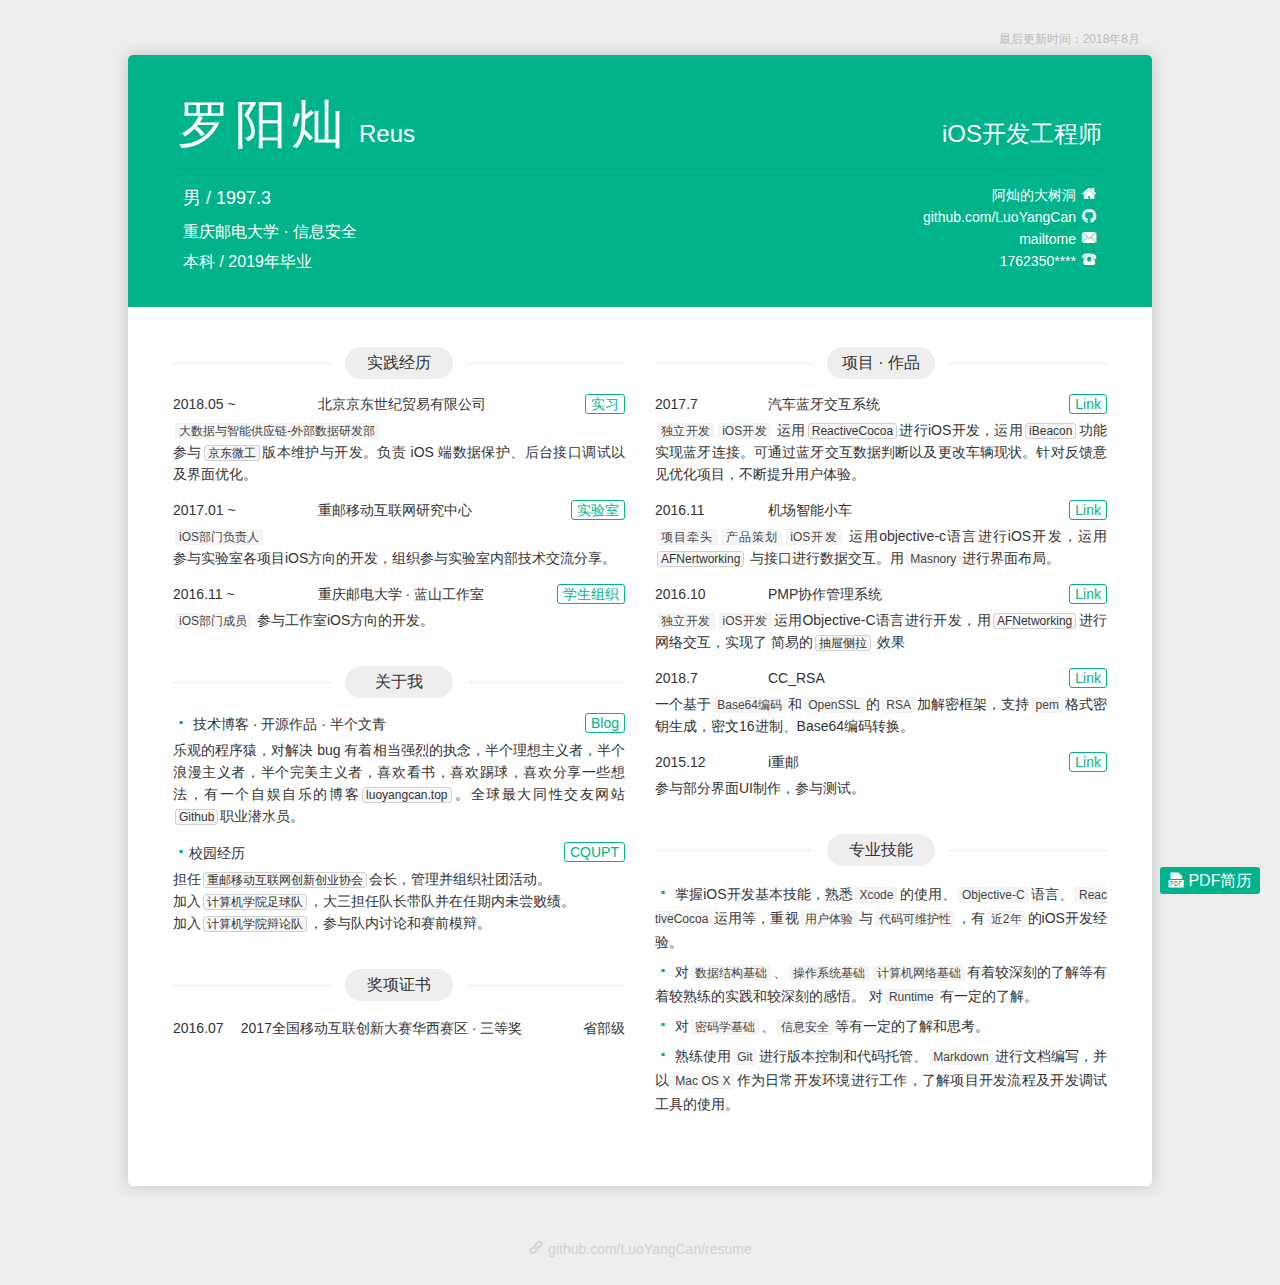
==== index.html @ f6f7168d "August" ====
<!DOCTYPE html> <html> <head> <meta charset=utf-8> <meta http-equiv=X-UA-Compatible content="IE=edge"> <meta name=viewport content="width=device-width,initial-scale=1"> <title>简历 | 罗阳灿 - Reus</title> <link href="static/app.css?14d1af14" rel="stylesheet"></head> <body> <!--[if IE]><p class="kill-ie">微软都放弃了IE，为啥你却还不放弃？</p><![endif]--> <a class=pdf href=resume.pdf><i class="iconfont icon-pdf"></i> PDF简历</a> <p class=last-modified>最后更新时间：2018年8月</p> <div class=content> <header class=content-hd> <section class=title> <div class=name> <h1>罗阳灿<small>Reus</small></h1> </div> <div class=job> <h2>iOS开发工程师</h2> </div> </section> <section class=info> <h2>男 / 1997.3</h2> <h3>重庆邮电大学 · 信息安全</h3> <h3>本科 / 2019年毕业</h3> </section> <section class=contact> <ul> <li><a href=http://luoyangcan.top target=_blank><span class=contact-link>阿灿的大树洞</span><i class="iconfont icon-homepage"></i></a></li> <li><a href=https://github.com/LuoYangCan target=_blank><span class=contact-link>github.com/LuoYangCan</span><i class="iconfont icon-github"></i></a></li> <li><a href="http://mail.qq.com/cgi-bin/qm_share?t=qm_mailme&email=k--m-L3q8v308PL90-X86-7y_v_98Pz_" target=_blank><span class=contact-link>mailtome</span><i class="iconfont icon-email"></i></a></li> <li><a href=tel:17623500307 target=_blank><span class=contact-link>1762350****</span><i class="iconfont icon-phone"></i></a></li> </ul> </section> </header> <div class=content-bd> <div class=content-left> <section class=practice> <header class=section-hd> <span class=section-title-l></span> <h2 class=section-title>实践经历</h2> <span class=section-title-r></span> </header> <div class=section-bd> <div class=item> <header class=item-hd> <span class=item-time>2018.05 ~ </span> <a class="btn item-more" href=https://www.jd.com/ target=_blank>实习</a> <h3 class=item-name>北京京东世纪贸易有限公司</h3> </header> <div class=item-bd> <p class=section-content> <strong>大数据与智能供应链-外部数据研发部</strong> <br>参与<em>京东微工</em>版本维护与开发。负责 iOS 端数据保护、后台接口调试以及界面优化。 </p> </div> </div> <div class=item> <header class=item-hd> <span class=item-time>2017.01 ~ </span> <a class="btn item-more" href=http://nmid.cqupt.edu.cn target=_blank>实验室</a> <h3 class=item-name>重邮移动互联网研究中心</h3> </header> <div class=item-bd> <p class=section-content> <strong>iOS部门负责人</strong> <br>参与实验室各项目iOS方向的开发，组织参与实验室内部技术交流分享。 </p> </div> </div> <div class=item> <header class=item-hd> <span class=item-time>2016.11 ~ </span> <h3 class=item-name>重庆邮电大学 · 蓝山工作室</h3> <a class="btn item-more" href=http://lanshan.studio target=_blank>学生组织</a> </header> <div class=item-bd> <p class=section-content> <strong>iOS部门成员</strong> 参与工作室iOS方向的开发。 </p> </div> </div> </div> </section> <section class=personal> <header class=section-hd> <span class=section-title-l></span> <h2 class=section-title>关于我</h2> <span class=section-title-r></span> </header> <div class=section-bd> <div class=item> <header class=item-hd> <a class="btn item-more" href=http://luoyangcan.top target=_blank>Blog</a> <h3 class=item-name><i class="iconfont icon-dot"></i> 技术博客 · 开源作品 · 半个文青</h3> </header> <div class=item-bd> <p class=section-content> 乐观的程序猿，对解决 bug 有着相当强烈的执念，半个理想主义者，半个浪漫主义者，半个完美主义者，喜欢看书，喜欢踢球，喜欢分享一些想法，有一个自娱自乐的博客<em>luoyangcan.top</em>。全球最大同性交友网站<em>Github</em>职业潜水员。 </p> </div> <header class=item-hd> <a class="btn item-more" href=http://www.cqupt.edu.cn/ target=_blank>CQUPT</a> <h3 class=item-name><i class="iconfont icon-dot"></i>校园经历</h3> </header> <div class=item-bd> <p class=section-content> 担任<em>重邮移动互联网创新创业协会</em>会长，管理并组织社团活动。 <br>加入<em>计算机学院足球队</em>，大三担任队长带队并在任期内未尝败绩。 <br>加入<em>计算机学院辩论队</em>，参与队内讨论和赛前模辩。 </p> </div> </div> </div> </section> <section class=prize> <header class=section-hd> <span class=section-title-l></span> <h2 class=section-title>奖项证书</h2> <span class=section-title-r></span> </header> <div class=section-bd> <div class=item> <header class=item-hd> <span class=item-time>2016.07</span> <span class=item-more>省部级</span> <h3 class=item-name>2017<span class=print-hidden>全国</span>移动互联创新大赛<span class=print-hidden>华西</span>赛区 · 三等奖</h3> </header> </div> </div> </section> </div> <div class=content-right> <section class=project> <header class=section-hd> <span class=section-title-l></span> <h2 class=section-title>项目 · 作品</h2> <span class=section-title-r></span> </header> <div class=section-bd> <div class=item> <header class=item-hd> <span class=item-time>2017.7</span> <a class="btn item-more" href="" target=_blank>Link</a> <h3 class=item-name>汽车蓝牙交互系统</h3> </header> <div class=item-bd> <p class=section-content> <strong>独立开发</strong><strong>iOS开发</strong> 运用<em>ReactiveCocoa</em>进行iOS开发，运用<em>iBeacon</em>功能实现蓝牙连接。可通过蓝牙交互数据判断以及更改车辆现状。针对反馈意见优化项目，不断提升用户体验。 </p> </div> </div> <div class=item> <header class=item-hd> <span class=item-time>2016.11</span> <a class="btn item-more" href=https://github.com/LuoYangCan/International_Etiquette_System target=_blank>Link</a> <h3 class=item-name>机场智能小车</h3> </header> <div class=item-bd> <p class=section-content> <strong>项目牵头</strong><strong>产品策划</strong><strong>iOS开发</strong> 运用objective-c语言进行iOS开发，运用<em>AFNertworking</em> 与接口进行数据交互。用<strong>Masnory</strong>进行界面布局。 </p> </div> </div> <div class=item> <header class=item-hd> <span class=item-time>2016.10</span> <a class="btn item-more" href=https://github.com/LuoYangCan/Young-Eagle target=_blank>Link</a> <h3 class=item-name>PMP协作管理系统</h3> </header> <div class=item-bd> <p class=section-content> <strong>独立开发</strong><strong>iOS开发</strong>运用Objective-C语言进行开发，用<em>AFNetworking</em>进行网络交互，实现了 简易的<em>抽屉侧拉</em> 效果 </p> </div> </div> <div class=item> <header class=item-hd> <span class=item-time>2018.7</span> <a class="btn item-more" href=https://github.com/LuoYangCan/CC_RSA target=_blank>Link</a> <h3 class=item-name>CC_RSA</h3> </header> <div class=item-bd> <p class=section-content> 一个基于<strong>Base64编码</strong>和<strong>OpenSSL</strong>的<strong>RSA</strong>加解密框架，支持<strong>pem</strong>格式密钥生成，密文16进制、Base64编码转换。 </p> </div> </div> <div class=item> <header class=item-hd> <span class=item-time>2015.12</span> <a class="btn item-more" href="" target=_blank>Link</a> <h3 class=item-name>i重邮</h3> </header> <div class=item-bd> <p class=section-content> 参与部分界面UI制作，参与测试。 </p> </div> </div> </div> </section> <section class=skill> <header class=section-hd> <span class=section-title-l></span> <h2 class=section-title>专业技能</h2> <span class=section-title-r></span> </header> <div class=section-bd> <ul class=section-list> <li><p class=section-content><i class="iconfont icon-dot"></i> 掌握iOS开发基本技能，熟悉<strong>Xcode</strong>的使用、<strong>Objective-C</strong>语言、<strong>ReactiveCocoa</strong>运用等，重视<strong>用户体验</strong>与<strong>代码可维护性</strong>，有<strong>近2年</strong>的iOS开发经验。 </p></li> <li><p class=section-content><i class="iconfont icon-dot"></i> 对<strong>数据结构基础</strong>、<strong>操作系统基础</strong><strong>计算机网络基础</strong>有着较深刻的了解等有着较熟练的实践和较深刻的感悟。 对<strong>Runtime</strong>有一定的了解。 </p></li> <li><p class=section-content><i class="iconfont icon-dot"></i> 对<strong>密码学基础</strong>、<strong>信息安全</strong>等有一定的了解和思考。 </p></li> <li><p class=section-content><i class="iconfont icon-dot"></i> 熟练使用<strong>Git</strong>进行版本控制和代码托管、<strong>Markdown</strong>进行文档编写，并以<strong>Mac OS X</strong>作为日常开发环境进行工作，了解项目开发流程及开发调试工具的使用。 </p></li> </ul> </div> </section> </div> </div> <footer class=print-footer> <a class=footer-link href=http://resume.congm.in target=_blank><i class="iconfont icon-link"></i> 简历借鉴于：resume.congm.in</a> </footer> </div> <footer class=github-footer> <a class=footer-link href=https://github.com/LuoYangCan/resume target=_blank><i class="iconfont icon-link"></i> github.com/LuoYangCan/resume</a> </footer> <script src=//congm.in/tongji/congm.in.js></script> <script type="text/javascript" src="static/app.js?f02b9d75"></script></body> </html>
---- static/app.css ----
a,abbr,acronym,address,applet,article,aside,audio,b,big,blockquote,body,canvas,caption,center,cite,code,dd,del,details,dfn,div,dl,dt,em,embed,fieldset,figcaption,figure,footer,form,h1,h2,h3,h4,h5,h6,header,hgroup,html,i,iframe,img,ins,kbd,label,legend,li,mark,menu,nav,object,ol,output,p,pre,q,ruby,s,samp,section,small,span,strike,strong,sub,summary,sup,table,tbody,td,tfoot,th,thead,time,tr,tt,u,ul,var,video{margin:0;padding:0;border:0;font:inherit;font-size:100%;vertical-align:baseline}html{line-height:1}ol,ul{list-style:none}table{border-collapse:collapse;border-spacing:0}caption,td,th{text-align:left;font-weight:400;vertical-align:middle}blockquote,q{quotes:none}blockquote:after,blockquote:before,q:after,q:before{content:"";content:none}a img{border:none}elements-of-type(html5-block){display:block}.kill-ie{margin:0;padding:.5em 0;color:#333;text-align:center;background:#fff8e2}*{box-sizing:border-box}body{color:#333;font-size:14px;line-height:1.5;font-family:Helvetica Neue,Helvetica,Arial,Microsoft YaHei,sans-serif;-webkit-font-smoothing:antialiased;-webkit-text-size-adjust:none;background-color:#eee;overflow:auto;padding-top:5px}@media screen and (max-width:1024px){body{padding-top:0}}a{text-decoration:none;transition:all .2s ease-in-out}.last-modified{position:absolute;top:30px;left:50%;width:1000px;color:#bbb;margin-left:-500px;font-size:12px;text-align:right}@media screen and (max-width:1024px){.last-modified{display:none}}.content{position:relative;width:1024px;margin:50px auto;border-radius:5px;box-shadow:0 0 15px silver;background-color:#fff;overflow:hidden}@media screen and (max-width:1024px){.content{width:100%;margin:0;border-radius:0}}.content-hd{width:100%;padding:30px 50px;color:#fff;background-color:#00b38a;overflow:hidden}@media screen and (max-width:720px){.content-hd{padding:25px 30px}}.content-hd .title{width:100%;border-bottom:2px solid #00a982;font-size:52px;font-weight:300;overflow:hidden;padding-bottom:5px;margin-bottom:5px}.content-hd .contact,.content-hd .info,.content-hd .job,.content-hd .name{width:50%}@media screen and (max-width:720px){.content-hd .contact,.content-hd .info,.content-hd .job,.content-hd .name{width:100%;text-align:center}}.content-hd .name{float:left}.content-hd .name h1{font-family:Lucida Grande,Hiragino Sans GB,Hiragino Sans GB W3,Helvetica Neue,Helvetica,Arial,Microsoft YaHei,sans-serif;font-weight:500;letter-spacing:5px}@media screen and (max-width:720px){.content-hd .name h1{letter-spacing:0;line-height:1.25;margin-top:10px}}.content-hd .name h1 small{font-weight:400;letter-spacing:0;font-size:24px;padding-left:10px}@media screen and (max-width:720px){.content-hd .name h1 small{display:block;padding-left:0;font-size:20px;line-height:1}}.content-hd .job{float:right;text-align:right}@media screen and (max-width:720px){.content-hd .job{text-align:center}}.content-hd .job h2{display:inline-block;font-size:24px}@media screen and (max-width:720px){.content-hd .job h2{border-top:1px solid #00a982;margin:5px auto 0;padding:10px}}.content-hd .info{float:left;padding-left:5px;line-height:30px}.content-hd .info h2{margin:8px 0 4px;font-size:18px}.content-hd .info h3{font-size:16px}.content-hd .contact{float:right;text-align:right;padding-right:5px}.content-hd .contact ul{margin:8px 0 4px}@media screen and (max-width:720px){.content-hd .contact ul{text-align:center;margin:16px 0 0}}.content-hd .contact ul>li{height:22px}@media screen and (max-width:720px){.content-hd .contact ul>li{display:inline-block}}.content-hd .contact ul>li>a{color:#fff;font-family:Lucida Grande,Hiragino Sans GB,Hiragino Sans GB W3,Helvetica Neue,Helvetica,Arial,Microsoft YaHei,sans-serif;font-size:14px;line-height:22px}.content-hd .contact ul>li>a:hover{color:#e8e8e8}@media screen and (max-width:720px){.content-hd .contact ul>li>a .contact-link{display:none}}.content-hd .contact ul>li>a .iconfont{margin-left:5px}@media screen and (max-width:720px){.content-hd .contact ul>li>a .iconfont{font-size:20px}}.content-bd{width:100%;min-height:200px;padding:20px 30px 50px;overflow:hidden}@media screen and (max-width:720px){.content-bd{padding:20px 20px 50px}}.content-bd .content-left,.content-bd .content-right{width:50%}@media screen and (max-width:1024px){.content-bd .content-left,.content-bd .content-right{width:100%}}.content-bd .content-left{float:left}.content-bd .content-right{float:right}.content-bd section{overflow:hidden;padding:10px 15px}.content-bd .section-hd{position:relative;height:32px;margin:10px auto 5px;overflow:hidden}.content-bd .section-bd{overflow:hidden}.content-bd .section-title-l,.content-bd .section-title-r{position:absolute;top:50%;display:inline-block;width:35%;height:0;vertical-align:middle;border-top:1px solid #ededed}.content-bd .section-title-l{left:0}.content-bd .section-title-r{right:0}.content-bd .section-title{position:relative;z-index:1;width:24%;min-width:100px;margin:0 auto;padding:4px 10px;border-radius:32px;font-size:16px;text-align:center;background-color:#eee}.content-bd .section-list{padding:10px 0 5px}.content-bd .item-hd{position:relative;padding:10px 0 5px;line-height:20px;overflow:hidden;font-weight:500}.content-bd .item-hd .iconfont{color:#00b38a}.content-bd .item-hd .item-time{display:inline-block;float:left;width:25%}@media screen and (max-width:720px){.content-bd .item-hd .item-time{width:100%;margin-bottom:5px}}.content-bd .item-hd .item-more{float:right;margin-left:5px}@media screen and (max-width:720px){.content-bd .item-hd .item-more{position:absolute;top:10px;right:0;margin-top:1px}}.content-bd .item-hd .item-name{display:inline-block;float:left}.content-bd .item-bd{margin-bottom:5px}.content-bd .section-content{text-align:justify;word-break:break-all;line-height:22px}.content-bd .section-content .iconfont{color:#00b38a}.content-bd .section-content em{display:inline-block;font-family:Menlo,Helvetica Neue,Helvetica,Arial,Microsoft YaHei,sans-serif;font-size:12px;line-height:14px;border:1px solid #d1d1d1;border-radius:3px;margin:2px;padding:0 3px;background-color:#f7f7f7}.content-bd .section-content strong{font-family:Helvetica Neue,Helvetica,Arial,Microsoft YaHei,sans-serif;font-size:12px;line-height:14px;border:1px solid #f3f3f3;border-radius:3px;font-weight:500;color:#444;margin:2px;padding:0 3px;background-color:#f6f6f6}.content-bd .skill .section-content{margin-bottom:5px;line-height:24px}.content-bd .skill strong{display:inline;line-height:18px}.content-bd .practice .item-time{width:32%}@media screen and (max-width:720px){.content-bd .practice .item-time{width:100%}}.content-bd .prize .item-hd{padding:12px 0 0}.content-bd .prize .item-time{width:15%}@media screen and (max-width:720px){.content-bd .prize .item-time{width:100%}}.btn{display:inline-block;padding:0 5px;border:1px solid #00b38a;border-radius:3px;color:#00b38a;font-family:Menlo,Helvetica Neue,Helvetica,Arial,Microsoft YaHei,sans-serif;font-size:14px;line-height:18px;text-align:center}.btn:hover,.pdf{color:#fff;background-color:#00b38a}.pdf{display:inline-block;position:fixed;z-index:10;bottom:6px;left:50%;margin-left:520px;padding:0 8px;border-radius:3px;font-size:16px;line-height:26px}@media screen and (max-width:1246px){.pdf{left:auto;right:8px;margin-left:0}}footer{text-align:center}footer .footer-link{display:inline-block;color:#d1d1d1;margin-bottom:25px}@media screen and (max-width:1024px){footer .footer-link{margin-top:25px}}footer.print-footer{display:none}::-webkit-scrollbar{background-color:#f1f1f1;overflow:visible;width:3px;height:3px}::-webkit-scrollbar-thumb{background-color:rgba(0,0,0,.2);background-clip:padding-box;min-height:15px;box-shadow:inset 1px 1px 0 rgba(0,0,0,.1),inset 0 -1px 0 rgba(0,0,0,.07)}::-webkit-scrollbar-thumb:vertical:hover{background-color:rgba(0,0,0,.3)}::-webkit-scrollbar-thumb:vertical:active{background-color:rgba(0,0,0,.5)}::-webkit-scrollbar-button{height:0;width:0}::-webkit-scrollbar-track{background-clip:padding-box;border:solid transparent;border-width:0 0 0 4px}::-webkit-scrollbar-corner{background:transparent}::selection{background:#d1d1d1}::-moz-selection{background:#d1d1d1}@media print{.content{width:970px;height:1372px;margin:0 auto;border-radius:0}.content .content-left{width:52%}.content .content-right{width:48%}.content .content-hd{padding:60px 50px 40px}.content .content-hd .title{font-size:56px;padding-bottom:5px;margin-bottom:5px}.content .content-hd .name h1 small{font-size:26px;padding-left:12px}.content .content-hd .job h2{font-size:26px}.content .content-hd .info{line-height:32px}.content .content-hd .info h2{font-size:19px}.content .content-hd .info h3{font-size:17px}.content .content-hd .contact ul{margin-bottom:0}.content .content-hd .contact ul>li{height:25px}.content .content-hd .contact ul>li>a{font-size:15px}.content .content-bd{padding:25px 30px 50px}.content .content-bd .item-hd{padding:10px 0 8px}.content .content-bd .project .item-hd{padding:10px 0 6px}.content .content-bd .practice .item-bd,.content .content-bd .project .item-bd{margin-bottom:0}.content .content-bd .prize .item-hd{padding:11px 0 5px}.content .content-bd .practice .item-time{width:31%}.content .content-bd .section-hd{margin:10px auto 8px}.content .content-bd section{padding:10px 20px}.content .section-content{line-height:1.75!important}.content .project{padding-top:5px!important}.content .print-hidden,.pdf,footer.github-footer{display:none}footer.print-footer{display:block}footer.print-footer .footer-link{position:absolute;right:45px;bottom:20px;color:silver;display:inline-block}}@font-face{font-family:iconfont;src:url([data-uri]);src:url([data-uri]#iefix) format("embedded-opentype"),url([data-uri]) format("woff"),url([data-uri]) format("truetype"),url([data-uri]#iconfont) format("svg")}.iconfont{font-family:iconfont!important;font-size:16px;font-style:normal;-webkit-font-smoothing:antialiased;-webkit-text-stroke-width:.2px;-moz-osx-font-smoothing:grayscale}.icon-dot:before{content:"\E605"}.icon-homepage:before{content:"\E604"}.icon-github:before{content:"\E600"}.icon-email:before{content:"\E606"}.icon-phone:before{content:"\E601"}.icon-link:before{content:"\E602"}.icon-pdf:before{content:"\E607"}
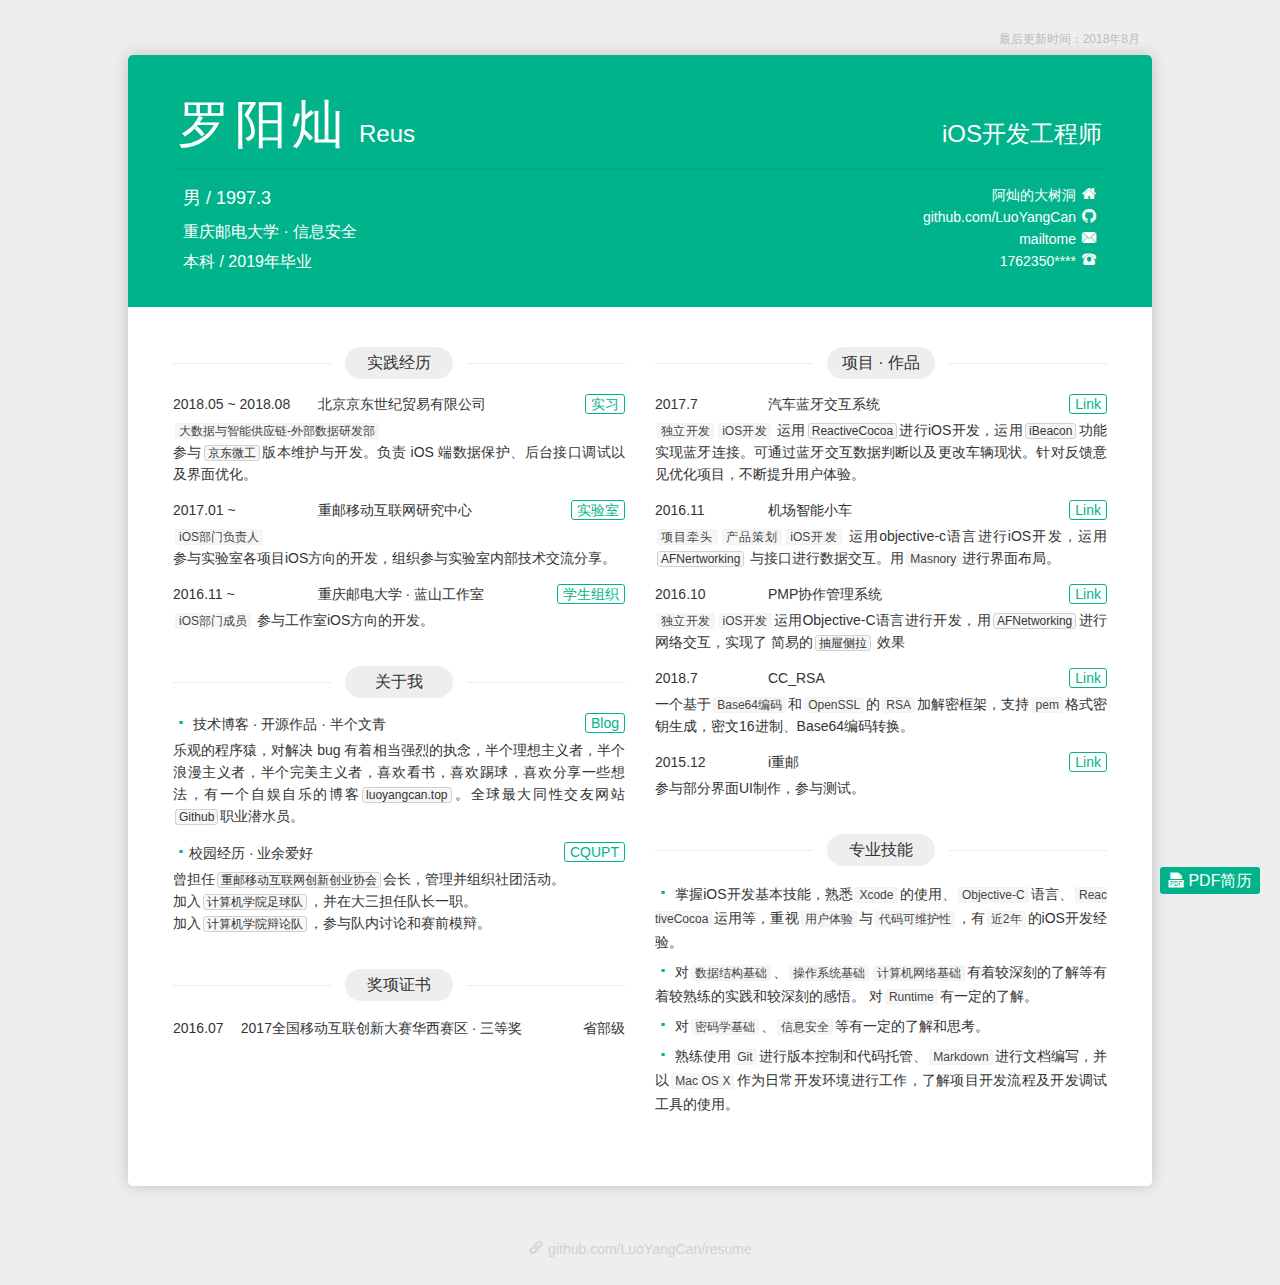
==== commit 3702e04c: "resume" ====
--- a/index.html
+++ b/index.html
@@ -1 +1 @@
-<!DOCTYPE html> <html> <head> <meta charset=utf-8> <meta http-equiv=X-UA-Compatible content="IE=edge"> <meta name=viewport content="width=device-width,initial-scale=1"> <title>简历 | 罗阳灿 - Reus</title> <link href="static/app.css?14d1af14" rel="stylesheet"></head> <body> <!--[if IE]><p class="kill-ie">微软都放弃了IE，为啥你却还不放弃？</p><![endif]--> <a class=pdf href=resume.pdf><i class="iconfont icon-pdf"></i> PDF简历</a> <p class=last-modified>最后更新时间：2018年8月</p> <div class=content> <header class=content-hd> <section class=title> <div class=name> <h1>罗阳灿<small>Reus</small></h1> </div> <div class=job> <h2>iOS开发工程师</h2> </div> </section> <section class=info> <h2>男 / 1997.3</h2> <h3>重庆邮电大学 · 信息安全</h3> <h3>本科 / 2019年毕业</h3> </section> <section class=contact> <ul> <li><a href=http://luoyangcan.top target=_blank><span class=contact-link>阿灿的大树洞</span><i class="iconfont icon-homepage"></i></a></li> <li><a href=https://github.com/LuoYangCan target=_blank><span class=contact-link>github.com/LuoYangCan</span><i class="iconfont icon-github"></i></a></li> <li><a href="http://mail.qq.com/cgi-bin/qm_share?t=qm_mailme&email=k--m-L3q8v308PL90-X86-7y_v_98Pz_" target=_blank><span class=contact-link>mailtome</span><i class="iconfont icon-email"></i></a></li> <li><a href=tel:17623500307 target=_blank><span class=contact-link>1762350****</span><i class="iconfont icon-phone"></i></a></li> </ul> </section> </header> <div class=content-bd> <div class=content-left> <section class=practice> <header class=section-hd> <span class=section-title-l></span> <h2 class=section-title>实践经历</h2> <span class=section-title-r></span> </header> <div class=section-bd> <div class=item> <header class=item-hd> <span class=item-time>2018.05 ~ </span> <a class="btn item-more" href=https://www.jd.com/ target=_blank>实习</a> <h3 class=item-name>北京京东世纪贸易有限公司</h3> </header> <div class=item-bd> <p class=section-content> <strong>大数据与智能供应链-外部数据研发部</strong> <br>参与<em>京东微工</em>版本维护与开发。负责 iOS 端数据保护、后台接口调试以及界面优化。 </p> </div> </div> <div class=item> <header class=item-hd> <span class=item-time>2017.01 ~ </span> <a class="btn item-more" href=http://nmid.cqupt.edu.cn target=_blank>实验室</a> <h3 class=item-name>重邮移动互联网研究中心</h3> </header> <div class=item-bd> <p class=section-content> <strong>iOS部门负责人</strong> <br>参与实验室各项目iOS方向的开发，组织参与实验室内部技术交流分享。 </p> </div> </div> <div class=item> <header class=item-hd> <span class=item-time>2016.11 ~ </span> <h3 class=item-name>重庆邮电大学 · 蓝山工作室</h3> <a class="btn item-more" href=http://lanshan.studio target=_blank>学生组织</a> </header> <div class=item-bd> <p class=section-content> <strong>iOS部门成员</strong> 参与工作室iOS方向的开发。 </p> </div> </div> </div> </section> <section class=personal> <header class=section-hd> <span class=section-title-l></span> <h2 class=section-title>关于我</h2> <span class=section-title-r></span> </header> <div class=section-bd> <div class=item> <header class=item-hd> <a class="btn item-more" href=http://luoyangcan.top target=_blank>Blog</a> <h3 class=item-name><i class="iconfont icon-dot"></i> 技术博客 · 开源作品 · 半个文青</h3> </header> <div class=item-bd> <p class=section-content> 乐观的程序猿，对解决 bug 有着相当强烈的执念，半个理想主义者，半个浪漫主义者，半个完美主义者，喜欢看书，喜欢踢球，喜欢分享一些想法，有一个自娱自乐的博客<em>luoyangcan.top</em>。全球最大同性交友网站<em>Github</em>职业潜水员。 </p> </div> <header class=item-hd> <a class="btn item-more" href=http://www.cqupt.edu.cn/ target=_blank>CQUPT</a> <h3 class=item-name><i class="iconfont icon-dot"></i>校园经历</h3> </header> <div class=item-bd> <p class=section-content> 担任<em>重邮移动互联网创新创业协会</em>会长，管理并组织社团活动。 <br>加入<em>计算机学院足球队</em>，大三担任队长带队并在任期内未尝败绩。 <br>加入<em>计算机学院辩论队</em>，参与队内讨论和赛前模辩。 </p> </div> </div> </div> </section> <section class=prize> <header class=section-hd> <span class=section-title-l></span> <h2 class=section-title>奖项证书</h2> <span class=section-title-r></span> </header> <div class=section-bd> <div class=item> <header class=item-hd> <span class=item-time>2016.07</span> <span class=item-more>省部级</span> <h3 class=item-name>2017<span class=print-hidden>全国</span>移动互联创新大赛<span class=print-hidden>华西</span>赛区 · 三等奖</h3> </header> </div> </div> </section> </div> <div class=content-right> <section class=project> <header class=section-hd> <span class=section-title-l></span> <h2 class=section-title>项目 · 作品</h2> <span class=section-title-r></span> </header> <div class=section-bd> <div class=item> <header class=item-hd> <span class=item-time>2017.7</span> <a class="btn item-more" href="" target=_blank>Link</a> <h3 class=item-name>汽车蓝牙交互系统</h3> </header> <div class=item-bd> <p class=section-content> <strong>独立开发</strong><strong>iOS开发</strong> 运用<em>ReactiveCocoa</em>进行iOS开发，运用<em>iBeacon</em>功能实现蓝牙连接。可通过蓝牙交互数据判断以及更改车辆现状。针对反馈意见优化项目，不断提升用户体验。 </p> </div> </div> <div class=item> <header class=item-hd> <span class=item-time>2016.11</span> <a class="btn item-more" href=https://github.com/LuoYangCan/International_Etiquette_System target=_blank>Link</a> <h3 class=item-name>机场智能小车</h3> </header> <div class=item-bd> <p class=section-content> <strong>项目牵头</strong><strong>产品策划</strong><strong>iOS开发</strong> 运用objective-c语言进行iOS开发，运用<em>AFNertworking</em> 与接口进行数据交互。用<strong>Masnory</strong>进行界面布局。 </p> </div> </div> <div class=item> <header class=item-hd> <span class=item-time>2016.10</span> <a class="btn item-more" href=https://github.com/LuoYangCan/Young-Eagle target=_blank>Link</a> <h3 class=item-name>PMP协作管理系统</h3> </header> <div class=item-bd> <p class=section-content> <strong>独立开发</strong><strong>iOS开发</strong>运用Objective-C语言进行开发，用<em>AFNetworking</em>进行网络交互，实现了 简易的<em>抽屉侧拉</em> 效果 </p> </div> </div> <div class=item> <header class=item-hd> <span class=item-time>2018.7</span> <a class="btn item-more" href=https://github.com/LuoYangCan/CC_RSA target=_blank>Link</a> <h3 class=item-name>CC_RSA</h3> </header> <div class=item-bd> <p class=section-content> 一个基于<strong>Base64编码</strong>和<strong>OpenSSL</strong>的<strong>RSA</strong>加解密框架，支持<strong>pem</strong>格式密钥生成，密文16进制、Base64编码转换。 </p> </div> </div> <div class=item> <header class=item-hd> <span class=item-time>2015.12</span> <a class="btn item-more" href="" target=_blank>Link</a> <h3 class=item-name>i重邮</h3> </header> <div class=item-bd> <p class=section-content> 参与部分界面UI制作，参与测试。 </p> </div> </div> </div> </section> <section class=skill> <header class=section-hd> <span class=section-title-l></span> <h2 class=section-title>专业技能</h2> <span class=section-title-r></span> </header> <div class=section-bd> <ul class=section-list> <li><p class=section-content><i class="iconfont icon-dot"></i> 掌握iOS开发基本技能，熟悉<strong>Xcode</strong>的使用、<strong>Objective-C</strong>语言、<strong>ReactiveCocoa</strong>运用等，重视<strong>用户体验</strong>与<strong>代码可维护性</strong>，有<strong>近2年</strong>的iOS开发经验。 </p></li> <li><p class=section-content><i class="iconfont icon-dot"></i> 对<strong>数据结构基础</strong>、<strong>操作系统基础</strong><strong>计算机网络基础</strong>有着较深刻的了解等有着较熟练的实践和较深刻的感悟。 对<strong>Runtime</strong>有一定的了解。 </p></li> <li><p class=section-content><i class="iconfont icon-dot"></i> 对<strong>密码学基础</strong>、<strong>信息安全</strong>等有一定的了解和思考。 </p></li> <li><p class=section-content><i class="iconfont icon-dot"></i> 熟练使用<strong>Git</strong>进行版本控制和代码托管、<strong>Markdown</strong>进行文档编写，并以<strong>Mac OS X</strong>作为日常开发环境进行工作，了解项目开发流程及开发调试工具的使用。 </p></li> </ul> </div> </section> </div> </div> <footer class=print-footer> <a class=footer-link href=http://resume.congm.in target=_blank><i class="iconfont icon-link"></i> 简历借鉴于：resume.congm.in</a> </footer> </div> <footer class=github-footer> <a class=footer-link href=https://github.com/LuoYangCan/resume target=_blank><i class="iconfont icon-link"></i> github.com/LuoYangCan/resume</a> </footer> <script src=//congm.in/tongji/congm.in.js></script> <script type="text/javascript" src="static/app.js?f02b9d75"></script></body> </html>+<!DOCTYPE html> <html> <head> <meta charset=utf-8> <meta http-equiv=X-UA-Compatible content="IE=edge"> <meta name=viewport content="width=device-width,initial-scale=1"> <title>简历 | 罗阳灿 - Reus</title> <link href="static/app.css?14d1af14" rel="stylesheet"></head> <body> <!--[if IE]><p class="kill-ie">微软都放弃了IE，为啥你却还不放弃？</p><![endif]--> <a class=pdf href=resume.pdf><i class="iconfont icon-pdf"></i> PDF简历</a> <p class=last-modified>最后更新时间：2018年8月</p> <div class=content> <header class=content-hd> <section class=title> <div class=name> <h1>罗阳灿<small>Reus</small></h1> </div> <div class=job> <h2>iOS开发工程师</h2> </div> </section> <section class=info> <h2>男 / 1997.3</h2> <h3>重庆邮电大学 · 信息安全</h3> <h3>本科 / 2019年毕业</h3> </section> <section class=contact> <ul> <li><a href=http://luoyangcan.top target=_blank><span class=contact-link>阿灿的大树洞</span><i class="iconfont icon-homepage"></i></a></li> <li><a href=https://github.com/LuoYangCan target=_blank><span class=contact-link>github.com/LuoYangCan</span><i class="iconfont icon-github"></i></a></li> <li><a href="http://mail.qq.com/cgi-bin/qm_share?t=qm_mailme&email=k--m-L3q8v308PL90-X86-7y_v_98Pz_" target=_blank><span class=contact-link>mailtome</span><i class="iconfont icon-email"></i></a></li> <li><a href=tel:17623500307 target=_blank><span class=contact-link>1762350****</span><i class="iconfont icon-phone"></i></a></li> </ul> </section> </header> <div class=content-bd> <div class=content-left> <section class=practice> <header class=section-hd> <span class=section-title-l></span> <h2 class=section-title>实践经历</h2> <span class=section-title-r></span> </header> <div class=section-bd> <div class=item> <header class=item-hd> <span class=item-time>2018.05 ~ 2018.08</span> <a class="btn item-more" href=https://www.jd.com/ target=_blank>实习</a> <h3 class=item-name>北京京东世纪贸易有限公司</h3> </header> <div class=item-bd> <p class=section-content> <strong>大数据与智能供应链-外部数据研发部</strong> <br>参与<em>京东微工</em>版本维护与开发。负责 iOS 端数据保护、后台接口调试以及界面优化。 </p> </div> </div> <div class=item> <header class=item-hd> <span class=item-time>2017.01 ~ </span> <a class="btn item-more" href=http://nmid.cqupt.edu.cn target=_blank>实验室</a> <h3 class=item-name>重邮移动互联网研究中心</h3> </header> <div class=item-bd> <p class=section-content> <strong>iOS部门负责人</strong> <br>参与实验室各项目iOS方向的开发，组织参与实验室内部技术交流分享。 </p> </div> </div> <div class=item> <header class=item-hd> <span class=item-time>2016.11 ~ </span> <h3 class=item-name>重庆邮电大学 · 蓝山工作室</h3> <a class="btn item-more" href=http://lanshan.studio target=_blank>学生组织</a> </header> <div class=item-bd> <p class=section-content> <strong>iOS部门成员</strong> 参与工作室iOS方向的开发。 </p> </div> </div> </div> </section> <section class=personal> <header class=section-hd> <span class=section-title-l></span> <h2 class=section-title>关于我</h2> <span class=section-title-r></span> </header> <div class=section-bd> <div class=item> <header class=item-hd> <a class="btn item-more" href=http://luoyangcan.top target=_blank>Blog</a> <h3 class=item-name><i class="iconfont icon-dot"></i> 技术博客 · 开源作品 · 半个文青</h3> </header> <div class=item-bd> <p class=section-content> 乐观的程序猿，对解决 bug 有着相当强烈的执念，半个理想主义者，半个浪漫主义者，半个完美主义者，喜欢看书，喜欢踢球，喜欢分享一些想法，有一个自娱自乐的博客<em>luoyangcan.top</em>。全球最大同性交友网站<em>Github</em>职业潜水员。 </p> </div> <header class=item-hd> <a class="btn item-more" href=http://www.cqupt.edu.cn/ target=_blank>CQUPT</a> <h3 class=item-name><i class="iconfont icon-dot"></i>校园经历 · 业余爱好</h3> </header> <div class=item-bd> <p class=section-content> 曾担任<em>重邮移动互联网创新创业协会</em>会长，管理并组织社团活动。 <br>加入<em>计算机学院足球队</em>，并在大三担任队长一职。 <br>加入<em>计算机学院辩论队</em>，参与队内讨论和赛前模辩。 </p> </div> </div> </div> </section> <section class=prize> <header class=section-hd> <span class=section-title-l></span> <h2 class=section-title>奖项证书</h2> <span class=section-title-r></span> </header> <div class=section-bd> <div class=item> <header class=item-hd> <span class=item-time>2016.07</span> <span class=item-more>省部级</span> <h3 class=item-name>2017<span class=print-hidden>全国</span>移动互联创新大赛<span class=print-hidden>华西</span>赛区 · 三等奖</h3> </header> </div> </div> </section> </div> <div class=content-right> <section class=project> <header class=section-hd> <span class=section-title-l></span> <h2 class=section-title>项目 · 作品</h2> <span class=section-title-r></span> </header> <div class=section-bd> <div class=item> <header class=item-hd> <span class=item-time>2017.7</span> <a class="btn item-more" href="" target=_blank>Link</a> <h3 class=item-name>汽车蓝牙交互系统</h3> </header> <div class=item-bd> <p class=section-content> <strong>独立开发</strong><strong>iOS开发</strong> 运用<em>ReactiveCocoa</em>进行iOS开发，运用<em>iBeacon</em>功能实现蓝牙连接。可通过蓝牙交互数据判断以及更改车辆现状。针对反馈意见优化项目，不断提升用户体验。 </p> </div> </div> <div class=item> <header class=item-hd> <span class=item-time>2016.11</span> <a class="btn item-more" href=https://github.com/LuoYangCan/International_Etiquette_System target=_blank>Link</a> <h3 class=item-name>机场智能小车</h3> </header> <div class=item-bd> <p class=section-content> <strong>项目牵头</strong><strong>产品策划</strong><strong>iOS开发</strong> 运用objective-c语言进行iOS开发，运用<em>AFNertworking</em> 与接口进行数据交互。用<strong>Masnory</strong>进行界面布局。 </p> </div> </div> <div class=item> <header class=item-hd> <span class=item-time>2016.10</span> <a class="btn item-more" href=https://github.com/LuoYangCan/Young-Eagle target=_blank>Link</a> <h3 class=item-name>PMP协作管理系统</h3> </header> <div class=item-bd> <p class=section-content> <strong>独立开发</strong><strong>iOS开发</strong>运用Objective-C语言进行开发，用<em>AFNetworking</em>进行网络交互，实现了 简易的<em>抽屉侧拉</em> 效果 </p> </div> </div> <div class=item> <header class=item-hd> <span class=item-time>2018.7</span> <a class="btn item-more" href=https://github.com/LuoYangCan/CC_RSA target=_blank>Link</a> <h3 class=item-name>CC_RSA</h3> </header> <div class=item-bd> <p class=section-content> 一个基于<strong>Base64编码</strong>和<strong>OpenSSL</strong>的<strong>RSA</strong>加解密框架，支持<strong>pem</strong>格式密钥生成，密文16进制、Base64编码转换。 </p> </div> </div> <div class=item> <header class=item-hd> <span class=item-time>2015.12</span> <a class="btn item-more" href="" target=_blank>Link</a> <h3 class=item-name>i重邮</h3> </header> <div class=item-bd> <p class=section-content> 参与部分界面UI制作，参与测试。 </p> </div> </div> </div> </section> <section class=skill> <header class=section-hd> <span class=section-title-l></span> <h2 class=section-title>专业技能</h2> <span class=section-title-r></span> </header> <div class=section-bd> <ul class=section-list> <li><p class=section-content><i class="iconfont icon-dot"></i> 掌握iOS开发基本技能，熟悉<strong>Xcode</strong>的使用、<strong>Objective-C</strong>语言、<strong>ReactiveCocoa</strong>运用等，重视<strong>用户体验</strong>与<strong>代码可维护性</strong>，有<strong>近2年</strong>的iOS开发经验。 </p></li> <li><p class=section-content><i class="iconfont icon-dot"></i> 对<strong>数据结构基础</strong>、<strong>操作系统基础</strong><strong>计算机网络基础</strong>有着较深刻的了解等有着较熟练的实践和较深刻的感悟。 对<strong>Runtime</strong>有一定的了解。 </p></li> <li><p class=section-content><i class="iconfont icon-dot"></i> 对<strong>密码学基础</strong>、<strong>信息安全</strong>等有一定的了解和思考。 </p></li> <li><p class=section-content><i class="iconfont icon-dot"></i> 熟练使用<strong>Git</strong>进行版本控制和代码托管、<strong>Markdown</strong>进行文档编写，并以<strong>Mac OS X</strong>作为日常开发环境进行工作，了解项目开发流程及开发调试工具的使用。 </p></li> </ul> </div> </section> </div> </div> <footer class=print-footer> <a class=footer-link href=http://resume.congm.in target=_blank><i class="iconfont icon-link"></i> 简历借鉴于：resume.congm.in</a> </footer> </div> <footer class=github-footer> <a class=footer-link href=https://github.com/LuoYangCan/resume target=_blank><i class="iconfont icon-link"></i> github.com/LuoYangCan/resume</a> </footer> <script src=//congm.in/tongji/congm.in.js></script> <script type="text/javascript" src="static/app.js?f02b9d75"></script></body> </html>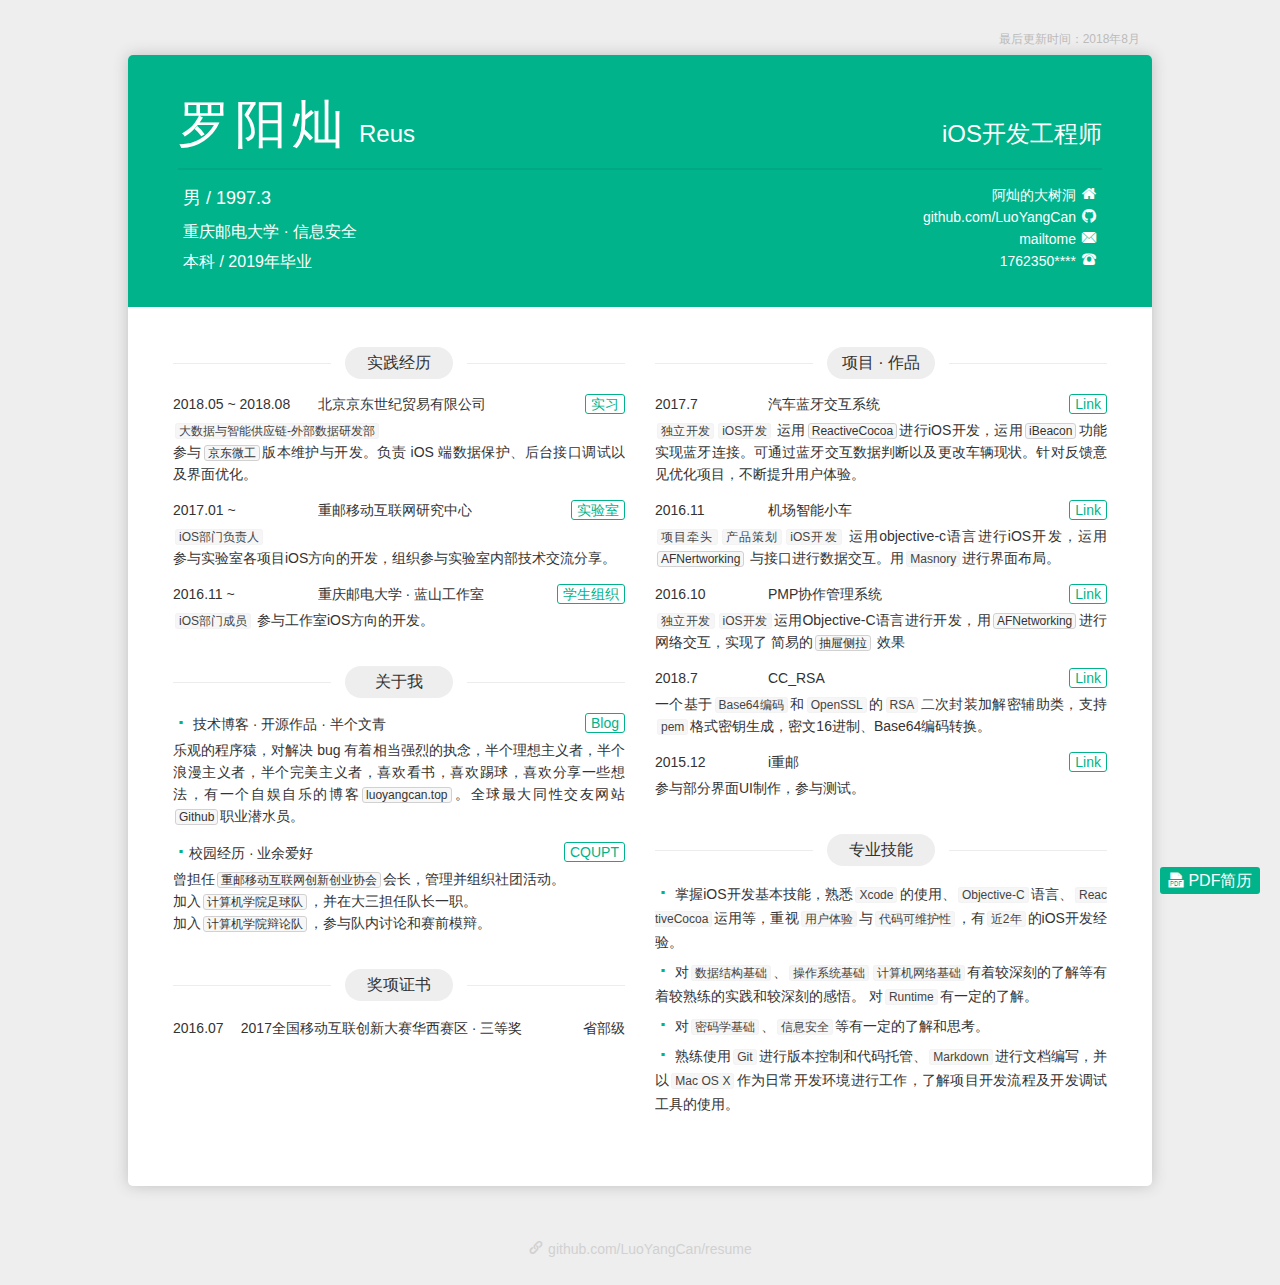
==== commit 13597d0e: "res" ====
--- a/index.html
+++ b/index.html
@@ -1 +1 @@
-<!DOCTYPE html> <html> <head> <meta charset=utf-8> <meta http-equiv=X-UA-Compatible content="IE=edge"> <meta name=viewport content="width=device-width,initial-scale=1"> <title>简历 | 罗阳灿 - Reus</title> <link href="static/app.css?14d1af14" rel="stylesheet"></head> <body> <!--[if IE]><p class="kill-ie">微软都放弃了IE，为啥你却还不放弃？</p><![endif]--> <a class=pdf href=resume.pdf><i class="iconfont icon-pdf"></i> PDF简历</a> <p class=last-modified>最后更新时间：2018年8月</p> <div class=content> <header class=content-hd> <section class=title> <div class=name> <h1>罗阳灿<small>Reus</small></h1> </div> <div class=job> <h2>iOS开发工程师</h2> </div> </section> <section class=info> <h2>男 / 1997.3</h2> <h3>重庆邮电大学 · 信息安全</h3> <h3>本科 / 2019年毕业</h3> </section> <section class=contact> <ul> <li><a href=http://luoyangcan.top target=_blank><span class=contact-link>阿灿的大树洞</span><i class="iconfont icon-homepage"></i></a></li> <li><a href=https://github.com/LuoYangCan target=_blank><span class=contact-link>github.com/LuoYangCan</span><i class="iconfont icon-github"></i></a></li> <li><a href="http://mail.qq.com/cgi-bin/qm_share?t=qm_mailme&email=k--m-L3q8v308PL90-X86-7y_v_98Pz_" target=_blank><span class=contact-link>mailtome</span><i class="iconfont icon-email"></i></a></li> <li><a href=tel:17623500307 target=_blank><span class=contact-link>1762350****</span><i class="iconfont icon-phone"></i></a></li> </ul> </section> </header> <div class=content-bd> <div class=content-left> <section class=practice> <header class=section-hd> <span class=section-title-l></span> <h2 class=section-title>实践经历</h2> <span class=section-title-r></span> </header> <div class=section-bd> <div class=item> <header class=item-hd> <span class=item-time>2018.05 ~ 2018.08</span> <a class="btn item-more" href=https://www.jd.com/ target=_blank>实习</a> <h3 class=item-name>北京京东世纪贸易有限公司</h3> </header> <div class=item-bd> <p class=section-content> <strong>大数据与智能供应链-外部数据研发部</strong> <br>参与<em>京东微工</em>版本维护与开发。负责 iOS 端数据保护、后台接口调试以及界面优化。 </p> </div> </div> <div class=item> <header class=item-hd> <span class=item-time>2017.01 ~ </span> <a class="btn item-more" href=http://nmid.cqupt.edu.cn target=_blank>实验室</a> <h3 class=item-name>重邮移动互联网研究中心</h3> </header> <div class=item-bd> <p class=section-content> <strong>iOS部门负责人</strong> <br>参与实验室各项目iOS方向的开发，组织参与实验室内部技术交流分享。 </p> </div> </div> <div class=item> <header class=item-hd> <span class=item-time>2016.11 ~ </span> <h3 class=item-name>重庆邮电大学 · 蓝山工作室</h3> <a class="btn item-more" href=http://lanshan.studio target=_blank>学生组织</a> </header> <div class=item-bd> <p class=section-content> <strong>iOS部门成员</strong> 参与工作室iOS方向的开发。 </p> </div> </div> </div> </section> <section class=personal> <header class=section-hd> <span class=section-title-l></span> <h2 class=section-title>关于我</h2> <span class=section-title-r></span> </header> <div class=section-bd> <div class=item> <header class=item-hd> <a class="btn item-more" href=http://luoyangcan.top target=_blank>Blog</a> <h3 class=item-name><i class="iconfont icon-dot"></i> 技术博客 · 开源作品 · 半个文青</h3> </header> <div class=item-bd> <p class=section-content> 乐观的程序猿，对解决 bug 有着相当强烈的执念，半个理想主义者，半个浪漫主义者，半个完美主义者，喜欢看书，喜欢踢球，喜欢分享一些想法，有一个自娱自乐的博客<em>luoyangcan.top</em>。全球最大同性交友网站<em>Github</em>职业潜水员。 </p> </div> <header class=item-hd> <a class="btn item-more" href=http://www.cqupt.edu.cn/ target=_blank>CQUPT</a> <h3 class=item-name><i class="iconfont icon-dot"></i>校园经历 · 业余爱好</h3> </header> <div class=item-bd> <p class=section-content> 曾担任<em>重邮移动互联网创新创业协会</em>会长，管理并组织社团活动。 <br>加入<em>计算机学院足球队</em>，并在大三担任队长一职。 <br>加入<em>计算机学院辩论队</em>，参与队内讨论和赛前模辩。 </p> </div> </div> </div> </section> <section class=prize> <header class=section-hd> <span class=section-title-l></span> <h2 class=section-title>奖项证书</h2> <span class=section-title-r></span> </header> <div class=section-bd> <div class=item> <header class=item-hd> <span class=item-time>2016.07</span> <span class=item-more>省部级</span> <h3 class=item-name>2017<span class=print-hidden>全国</span>移动互联创新大赛<span class=print-hidden>华西</span>赛区 · 三等奖</h3> </header> </div> </div> </section> </div> <div class=content-right> <section class=project> <header class=section-hd> <span class=section-title-l></span> <h2 class=section-title>项目 · 作品</h2> <span class=section-title-r></span> </header> <div class=section-bd> <div class=item> <header class=item-hd> <span class=item-time>2017.7</span> <a class="btn item-more" href="" target=_blank>Link</a> <h3 class=item-name>汽车蓝牙交互系统</h3> </header> <div class=item-bd> <p class=section-content> <strong>独立开发</strong><strong>iOS开发</strong> 运用<em>ReactiveCocoa</em>进行iOS开发，运用<em>iBeacon</em>功能实现蓝牙连接。可通过蓝牙交互数据判断以及更改车辆现状。针对反馈意见优化项目，不断提升用户体验。 </p> </div> </div> <div class=item> <header class=item-hd> <span class=item-time>2016.11</span> <a class="btn item-more" href=https://github.com/LuoYangCan/International_Etiquette_System target=_blank>Link</a> <h3 class=item-name>机场智能小车</h3> </header> <div class=item-bd> <p class=section-content> <strong>项目牵头</strong><strong>产品策划</strong><strong>iOS开发</strong> 运用objective-c语言进行iOS开发，运用<em>AFNertworking</em> 与接口进行数据交互。用<strong>Masnory</strong>进行界面布局。 </p> </div> </div> <div class=item> <header class=item-hd> <span class=item-time>2016.10</span> <a class="btn item-more" href=https://github.com/LuoYangCan/Young-Eagle target=_blank>Link</a> <h3 class=item-name>PMP协作管理系统</h3> </header> <div class=item-bd> <p class=section-content> <strong>独立开发</strong><strong>iOS开发</strong>运用Objective-C语言进行开发，用<em>AFNetworking</em>进行网络交互，实现了 简易的<em>抽屉侧拉</em> 效果 </p> </div> </div> <div class=item> <header class=item-hd> <span class=item-time>2018.7</span> <a class="btn item-more" href=https://github.com/LuoYangCan/CC_RSA target=_blank>Link</a> <h3 class=item-name>CC_RSA</h3> </header> <div class=item-bd> <p class=section-content> 一个基于<strong>Base64编码</strong>和<strong>OpenSSL</strong>的<strong>RSA</strong>加解密框架，支持<strong>pem</strong>格式密钥生成，密文16进制、Base64编码转换。 </p> </div> </div> <div class=item> <header class=item-hd> <span class=item-time>2015.12</span> <a class="btn item-more" href="" target=_blank>Link</a> <h3 class=item-name>i重邮</h3> </header> <div class=item-bd> <p class=section-content> 参与部分界面UI制作，参与测试。 </p> </div> </div> </div> </section> <section class=skill> <header class=section-hd> <span class=section-title-l></span> <h2 class=section-title>专业技能</h2> <span class=section-title-r></span> </header> <div class=section-bd> <ul class=section-list> <li><p class=section-content><i class="iconfont icon-dot"></i> 掌握iOS开发基本技能，熟悉<strong>Xcode</strong>的使用、<strong>Objective-C</strong>语言、<strong>ReactiveCocoa</strong>运用等，重视<strong>用户体验</strong>与<strong>代码可维护性</strong>，有<strong>近2年</strong>的iOS开发经验。 </p></li> <li><p class=section-content><i class="iconfont icon-dot"></i> 对<strong>数据结构基础</strong>、<strong>操作系统基础</strong><strong>计算机网络基础</strong>有着较深刻的了解等有着较熟练的实践和较深刻的感悟。 对<strong>Runtime</strong>有一定的了解。 </p></li> <li><p class=section-content><i class="iconfont icon-dot"></i> 对<strong>密码学基础</strong>、<strong>信息安全</strong>等有一定的了解和思考。 </p></li> <li><p class=section-content><i class="iconfont icon-dot"></i> 熟练使用<strong>Git</strong>进行版本控制和代码托管、<strong>Markdown</strong>进行文档编写，并以<strong>Mac OS X</strong>作为日常开发环境进行工作，了解项目开发流程及开发调试工具的使用。 </p></li> </ul> </div> </section> </div> </div> <footer class=print-footer> <a class=footer-link href=http://resume.congm.in target=_blank><i class="iconfont icon-link"></i> 简历借鉴于：resume.congm.in</a> </footer> </div> <footer class=github-footer> <a class=footer-link href=https://github.com/LuoYangCan/resume target=_blank><i class="iconfont icon-link"></i> github.com/LuoYangCan/resume</a> </footer> <script src=//congm.in/tongji/congm.in.js></script> <script type="text/javascript" src="static/app.js?f02b9d75"></script></body> </html>+<!DOCTYPE html> <html> <head> <meta charset=utf-8> <meta http-equiv=X-UA-Compatible content="IE=edge"> <meta name=viewport content="width=device-width,initial-scale=1"> <title>简历 | 罗阳灿 - Reus</title> <link href="static/app.css?14d1af14" rel="stylesheet"></head> <body> <!--[if IE]><p class="kill-ie">微软都放弃了IE，为啥你却还不放弃？</p><![endif]--> <a class=pdf href=resume.pdf><i class="iconfont icon-pdf"></i> PDF简历</a> <p class=last-modified>最后更新时间：2018年8月</p> <div class=content> <header class=content-hd> <section class=title> <div class=name> <h1>罗阳灿<small>Reus</small></h1> </div> <div class=job> <h2>iOS开发工程师</h2> </div> </section> <section class=info> <h2>男 / 1997.3</h2> <h3>重庆邮电大学 · 信息安全</h3> <h3>本科 / 2019年毕业</h3> </section> <section class=contact> <ul> <li><a href=http://luoyangcan.top target=_blank><span class=contact-link>阿灿的大树洞</span><i class="iconfont icon-homepage"></i></a></li> <li><a href=https://github.com/LuoYangCan target=_blank><span class=contact-link>github.com/LuoYangCan</span><i class="iconfont icon-github"></i></a></li> <li><a href="http://mail.qq.com/cgi-bin/qm_share?t=qm_mailme&email=k--m-L3q8v308PL90-X86-7y_v_98Pz_" target=_blank><span class=contact-link>mailtome</span><i class="iconfont icon-email"></i></a></li> <li><a href=tel:17623500307 target=_blank><span class=contact-link>1762350****</span><i class="iconfont icon-phone"></i></a></li> </ul> </section> </header> <div class=content-bd> <div class=content-left> <section class=practice> <header class=section-hd> <span class=section-title-l></span> <h2 class=section-title>实践经历</h2> <span class=section-title-r></span> </header> <div class=section-bd> <div class=item> <header class=item-hd> <span class=item-time>2018.05 ~ 2018.08</span> <a class="btn item-more" href=https://www.jd.com/ target=_blank>实习</a> <h3 class=item-name>北京京东世纪贸易有限公司</h3> </header> <div class=item-bd> <p class=section-content> <strong>大数据与智能供应链-外部数据研发部</strong> <br>参与<em>京东微工</em>版本维护与开发。负责 iOS 端数据保护、后台接口调试以及界面优化。 </p> </div> </div> <div class=item> <header class=item-hd> <span class=item-time>2017.01 ~ </span> <a class="btn item-more" href=http://nmid.cqupt.edu.cn target=_blank>实验室</a> <h3 class=item-name>重邮移动互联网研究中心</h3> </header> <div class=item-bd> <p class=section-content> <strong>iOS部门负责人</strong> <br>参与实验室各项目iOS方向的开发，组织参与实验室内部技术交流分享。 </p> </div> </div> <div class=item> <header class=item-hd> <span class=item-time>2016.11 ~ </span> <h3 class=item-name>重庆邮电大学 · 蓝山工作室</h3> <a class="btn item-more" href=http://lanshan.studio target=_blank>学生组织</a> </header> <div class=item-bd> <p class=section-content> <strong>iOS部门成员</strong> 参与工作室iOS方向的开发。 </p> </div> </div> </div> </section> <section class=personal> <header class=section-hd> <span class=section-title-l></span> <h2 class=section-title>关于我</h2> <span class=section-title-r></span> </header> <div class=section-bd> <div class=item> <header class=item-hd> <a class="btn item-more" href=http://luoyangcan.top target=_blank>Blog</a> <h3 class=item-name><i class="iconfont icon-dot"></i> 技术博客 · 开源作品 · 半个文青</h3> </header> <div class=item-bd> <p class=section-content> 乐观的程序猿，对解决 bug 有着相当强烈的执念，半个理想主义者，半个浪漫主义者，半个完美主义者，喜欢看书，喜欢踢球，喜欢分享一些想法，有一个自娱自乐的博客<em>luoyangcan.top</em>。全球最大同性交友网站<em>Github</em>职业潜水员。 </p> </div> <header class=item-hd> <a class="btn item-more" href=http://www.cqupt.edu.cn/ target=_blank>CQUPT</a> <h3 class=item-name><i class="iconfont icon-dot"></i>校园经历 · 业余爱好</h3> </header> <div class=item-bd> <p class=section-content> 曾担任<em>重邮移动互联网创新创业协会</em>会长，管理并组织社团活动。 <br>加入<em>计算机学院足球队</em>，并在大三担任队长一职。 <br>加入<em>计算机学院辩论队</em>，参与队内讨论和赛前模辩。 </p> </div> </div> </div> </section> <section class=prize> <header class=section-hd> <span class=section-title-l></span> <h2 class=section-title>奖项证书</h2> <span class=section-title-r></span> </header> <div class=section-bd> <div class=item> <header class=item-hd> <span class=item-time>2016.07</span> <span class=item-more>省部级</span> <h3 class=item-name>2017<span class=print-hidden>全国</span>移动互联创新大赛<span class=print-hidden>华西</span>赛区 · 三等奖</h3> </header> </div> </div> </section> </div> <div class=content-right> <section class=project> <header class=section-hd> <span class=section-title-l></span> <h2 class=section-title>项目 · 作品</h2> <span class=section-title-r></span> </header> <div class=section-bd> <div class=item> <header class=item-hd> <span class=item-time>2017.7</span> <a class="btn item-more" href="" target=_blank>Link</a> <h3 class=item-name>汽车蓝牙交互系统</h3> </header> <div class=item-bd> <p class=section-content> <strong>独立开发</strong><strong>iOS开发</strong> 运用<em>ReactiveCocoa</em>进行iOS开发，运用<em>iBeacon</em>功能实现蓝牙连接。可通过蓝牙交互数据判断以及更改车辆现状。针对反馈意见优化项目，不断提升用户体验。 </p> </div> </div> <div class=item> <header class=item-hd> <span class=item-time>2016.11</span> <a class="btn item-more" href=https://github.com/LuoYangCan/International_Etiquette_System target=_blank>Link</a> <h3 class=item-name>机场智能小车</h3> </header> <div class=item-bd> <p class=section-content> <strong>项目牵头</strong><strong>产品策划</strong><strong>iOS开发</strong> 运用objective-c语言进行iOS开发，运用<em>AFNertworking</em> 与接口进行数据交互。用<strong>Masnory</strong>进行界面布局。 </p> </div> </div> <div class=item> <header class=item-hd> <span class=item-time>2016.10</span> <a class="btn item-more" href=https://github.com/LuoYangCan/Young-Eagle target=_blank>Link</a> <h3 class=item-name>PMP协作管理系统</h3> </header> <div class=item-bd> <p class=section-content> <strong>独立开发</strong><strong>iOS开发</strong>运用Objective-C语言进行开发，用<em>AFNetworking</em>进行网络交互，实现了 简易的<em>抽屉侧拉</em> 效果 </p> </div> </div> <div class=item> <header class=item-hd> <span class=item-time>2018.7</span> <a class="btn item-more" href=https://github.com/LuoYangCan/CC_RSA target=_blank>Link</a> <h3 class=item-name>CC_RSA</h3> </header> <div class=item-bd> <p class=section-content> 一个基于<strong>Base64编码</strong>和<strong>OpenSSL</strong>的<strong>RSA</strong>二次封装加解密辅助类，支持<strong>pem</strong>格式密钥生成，密文16进制、Base64编码转换。 </p> </div> </div> <div class=item> <header class=item-hd> <span class=item-time>2015.12</span> <a class="btn item-more" href="" target=_blank>Link</a> <h3 class=item-name>i重邮</h3> </header> <div class=item-bd> <p class=section-content> 参与部分界面UI制作，参与测试。 </p> </div> </div> </div> </section> <section class=skill> <header class=section-hd> <span class=section-title-l></span> <h2 class=section-title>专业技能</h2> <span class=section-title-r></span> </header> <div class=section-bd> <ul class=section-list> <li><p class=section-content><i class="iconfont icon-dot"></i> 掌握iOS开发基本技能，熟悉<strong>Xcode</strong>的使用、<strong>Objective-C</strong>语言、<strong>ReactiveCocoa</strong>运用等，重视<strong>用户体验</strong>与<strong>代码可维护性</strong>，有<strong>近2年</strong>的iOS开发经验。 </p></li> <li><p class=section-content><i class="iconfont icon-dot"></i> 对<strong>数据结构基础</strong>、<strong>操作系统基础</strong><strong>计算机网络基础</strong>有着较深刻的了解等有着较熟练的实践和较深刻的感悟。 对<strong>Runtime</strong>有一定的了解。 </p></li> <li><p class=section-content><i class="iconfont icon-dot"></i> 对<strong>密码学基础</strong>、<strong>信息安全</strong>等有一定的了解和思考。 </p></li> <li><p class=section-content><i class="iconfont icon-dot"></i> 熟练使用<strong>Git</strong>进行版本控制和代码托管、<strong>Markdown</strong>进行文档编写，并以<strong>Mac OS X</strong>作为日常开发环境进行工作，了解项目开发流程及开发调试工具的使用。 </p></li> </ul> </div> </section> </div> </div> <footer class=print-footer> <a class=footer-link href=http://resume.congm.in target=_blank><i class="iconfont icon-link"></i> 简历借鉴于：resume.congm.in</a> </footer> </div> <footer class=github-footer> <a class=footer-link href=https://github.com/LuoYangCan/resume target=_blank><i class="iconfont icon-link"></i> github.com/LuoYangCan/resume</a> </footer> <script src=//congm.in/tongji/congm.in.js></script> <script type="text/javascript" src="static/app.js?f02b9d75"></script></body> </html>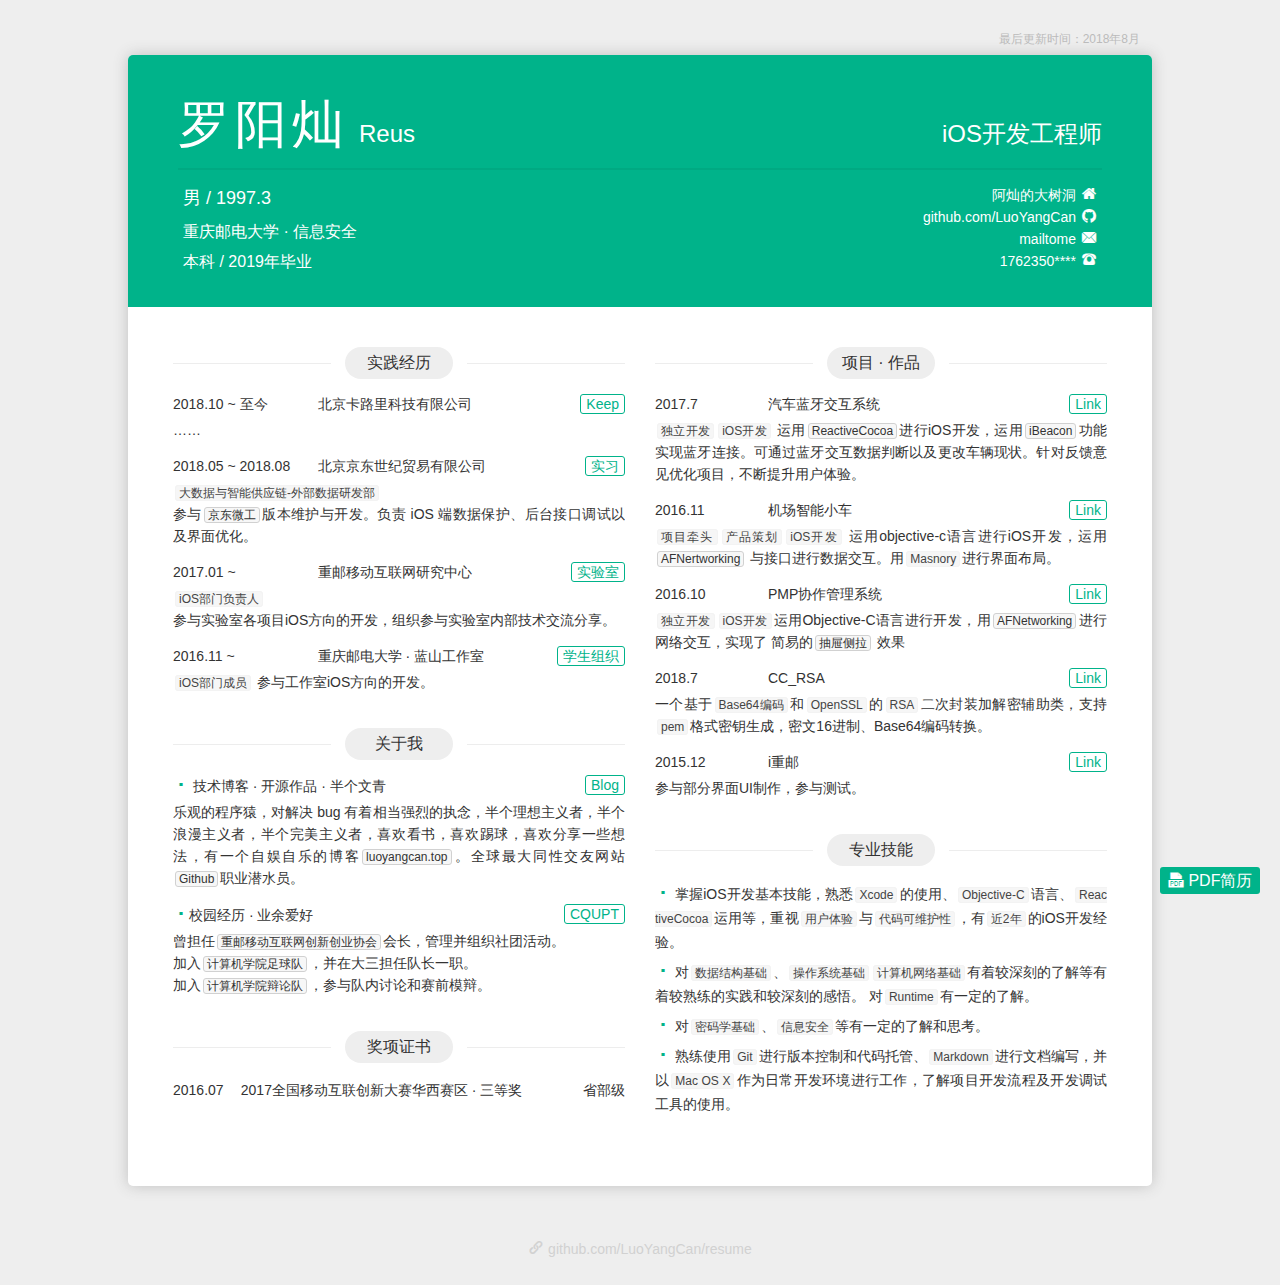
==== commit 01ea0c81: "resume" ====
--- a/index.html
+++ b/index.html
@@ -1 +1 @@
-<!DOCTYPE html> <html> <head> <meta charset=utf-8> <meta http-equiv=X-UA-Compatible content="IE=edge"> <meta name=viewport content="width=device-width,initial-scale=1"> <title>简历 | 罗阳灿 - Reus</title> <link href="static/app.css?14d1af14" rel="stylesheet"></head> <body> <!--[if IE]><p class="kill-ie">微软都放弃了IE，为啥你却还不放弃？</p><![endif]--> <a class=pdf href=resume.pdf><i class="iconfont icon-pdf"></i> PDF简历</a> <p class=last-modified>最后更新时间：2018年8月</p> <div class=content> <header class=content-hd> <section class=title> <div class=name> <h1>罗阳灿<small>Reus</small></h1> </div> <div class=job> <h2>iOS开发工程师</h2> </div> </section> <section class=info> <h2>男 / 1997.3</h2> <h3>重庆邮电大学 · 信息安全</h3> <h3>本科 / 2019年毕业</h3> </section> <section class=contact> <ul> <li><a href=http://luoyangcan.top target=_blank><span class=contact-link>阿灿的大树洞</span><i class="iconfont icon-homepage"></i></a></li> <li><a href=https://github.com/LuoYangCan target=_blank><span class=contact-link>github.com/LuoYangCan</span><i class="iconfont icon-github"></i></a></li> <li><a href="http://mail.qq.com/cgi-bin/qm_share?t=qm_mailme&email=k--m-L3q8v308PL90-X86-7y_v_98Pz_" target=_blank><span class=contact-link>mailtome</span><i class="iconfont icon-email"></i></a></li> <li><a href=tel:17623500307 target=_blank><span class=contact-link>1762350****</span><i class="iconfont icon-phone"></i></a></li> </ul> </section> </header> <div class=content-bd> <div class=content-left> <section class=practice> <header class=section-hd> <span class=section-title-l></span> <h2 class=section-title>实践经历</h2> <span class=section-title-r></span> </header> <div class=section-bd> <div class=item> <header class=item-hd> <span class=item-time>2018.05 ~ 2018.08</span> <a class="btn item-more" href=https://www.jd.com/ target=_blank>实习</a> <h3 class=item-name>北京京东世纪贸易有限公司</h3> </header> <div class=item-bd> <p class=section-content> <strong>大数据与智能供应链-外部数据研发部</strong> <br>参与<em>京东微工</em>版本维护与开发。负责 iOS 端数据保护、后台接口调试以及界面优化。 </p> </div> </div> <div class=item> <header class=item-hd> <span class=item-time>2017.01 ~ </span> <a class="btn item-more" href=http://nmid.cqupt.edu.cn target=_blank>实验室</a> <h3 class=item-name>重邮移动互联网研究中心</h3> </header> <div class=item-bd> <p class=section-content> <strong>iOS部门负责人</strong> <br>参与实验室各项目iOS方向的开发，组织参与实验室内部技术交流分享。 </p> </div> </div> <div class=item> <header class=item-hd> <span class=item-time>2016.11 ~ </span> <h3 class=item-name>重庆邮电大学 · 蓝山工作室</h3> <a class="btn item-more" href=http://lanshan.studio target=_blank>学生组织</a> </header> <div class=item-bd> <p class=section-content> <strong>iOS部门成员</strong> 参与工作室iOS方向的开发。 </p> </div> </div> </div> </section> <section class=personal> <header class=section-hd> <span class=section-title-l></span> <h2 class=section-title>关于我</h2> <span class=section-title-r></span> </header> <div class=section-bd> <div class=item> <header class=item-hd> <a class="btn item-more" href=http://luoyangcan.top target=_blank>Blog</a> <h3 class=item-name><i class="iconfont icon-dot"></i> 技术博客 · 开源作品 · 半个文青</h3> </header> <div class=item-bd> <p class=section-content> 乐观的程序猿，对解决 bug 有着相当强烈的执念，半个理想主义者，半个浪漫主义者，半个完美主义者，喜欢看书，喜欢踢球，喜欢分享一些想法，有一个自娱自乐的博客<em>luoyangcan.top</em>。全球最大同性交友网站<em>Github</em>职业潜水员。 </p> </div> <header class=item-hd> <a class="btn item-more" href=http://www.cqupt.edu.cn/ target=_blank>CQUPT</a> <h3 class=item-name><i class="iconfont icon-dot"></i>校园经历 · 业余爱好</h3> </header> <div class=item-bd> <p class=section-content> 曾担任<em>重邮移动互联网创新创业协会</em>会长，管理并组织社团活动。 <br>加入<em>计算机学院足球队</em>，并在大三担任队长一职。 <br>加入<em>计算机学院辩论队</em>，参与队内讨论和赛前模辩。 </p> </div> </div> </div> </section> <section class=prize> <header class=section-hd> <span class=section-title-l></span> <h2 class=section-title>奖项证书</h2> <span class=section-title-r></span> </header> <div class=section-bd> <div class=item> <header class=item-hd> <span class=item-time>2016.07</span> <span class=item-more>省部级</span> <h3 class=item-name>2017<span class=print-hidden>全国</span>移动互联创新大赛<span class=print-hidden>华西</span>赛区 · 三等奖</h3> </header> </div> </div> </section> </div> <div class=content-right> <section class=project> <header class=section-hd> <span class=section-title-l></span> <h2 class=section-title>项目 · 作品</h2> <span class=section-title-r></span> </header> <div class=section-bd> <div class=item> <header class=item-hd> <span class=item-time>2017.7</span> <a class="btn item-more" href="" target=_blank>Link</a> <h3 class=item-name>汽车蓝牙交互系统</h3> </header> <div class=item-bd> <p class=section-content> <strong>独立开发</strong><strong>iOS开发</strong> 运用<em>ReactiveCocoa</em>进行iOS开发，运用<em>iBeacon</em>功能实现蓝牙连接。可通过蓝牙交互数据判断以及更改车辆现状。针对反馈意见优化项目，不断提升用户体验。 </p> </div> </div> <div class=item> <header class=item-hd> <span class=item-time>2016.11</span> <a class="btn item-more" href=https://github.com/LuoYangCan/International_Etiquette_System target=_blank>Link</a> <h3 class=item-name>机场智能小车</h3> </header> <div class=item-bd> <p class=section-content> <strong>项目牵头</strong><strong>产品策划</strong><strong>iOS开发</strong> 运用objective-c语言进行iOS开发，运用<em>AFNertworking</em> 与接口进行数据交互。用<strong>Masnory</strong>进行界面布局。 </p> </div> </div> <div class=item> <header class=item-hd> <span class=item-time>2016.10</span> <a class="btn item-more" href=https://github.com/LuoYangCan/Young-Eagle target=_blank>Link</a> <h3 class=item-name>PMP协作管理系统</h3> </header> <div class=item-bd> <p class=section-content> <strong>独立开发</strong><strong>iOS开发</strong>运用Objective-C语言进行开发，用<em>AFNetworking</em>进行网络交互，实现了 简易的<em>抽屉侧拉</em> 效果 </p> </div> </div> <div class=item> <header class=item-hd> <span class=item-time>2018.7</span> <a class="btn item-more" href=https://github.com/LuoYangCan/CC_RSA target=_blank>Link</a> <h3 class=item-name>CC_RSA</h3> </header> <div class=item-bd> <p class=section-content> 一个基于<strong>Base64编码</strong>和<strong>OpenSSL</strong>的<strong>RSA</strong>二次封装加解密辅助类，支持<strong>pem</strong>格式密钥生成，密文16进制、Base64编码转换。 </p> </div> </div> <div class=item> <header class=item-hd> <span class=item-time>2015.12</span> <a class="btn item-more" href="" target=_blank>Link</a> <h3 class=item-name>i重邮</h3> </header> <div class=item-bd> <p class=section-content> 参与部分界面UI制作，参与测试。 </p> </div> </div> </div> </section> <section class=skill> <header class=section-hd> <span class=section-title-l></span> <h2 class=section-title>专业技能</h2> <span class=section-title-r></span> </header> <div class=section-bd> <ul class=section-list> <li><p class=section-content><i class="iconfont icon-dot"></i> 掌握iOS开发基本技能，熟悉<strong>Xcode</strong>的使用、<strong>Objective-C</strong>语言、<strong>ReactiveCocoa</strong>运用等，重视<strong>用户体验</strong>与<strong>代码可维护性</strong>，有<strong>近2年</strong>的iOS开发经验。 </p></li> <li><p class=section-content><i class="iconfont icon-dot"></i> 对<strong>数据结构基础</strong>、<strong>操作系统基础</strong><strong>计算机网络基础</strong>有着较深刻的了解等有着较熟练的实践和较深刻的感悟。 对<strong>Runtime</strong>有一定的了解。 </p></li> <li><p class=section-content><i class="iconfont icon-dot"></i> 对<strong>密码学基础</strong>、<strong>信息安全</strong>等有一定的了解和思考。 </p></li> <li><p class=section-content><i class="iconfont icon-dot"></i> 熟练使用<strong>Git</strong>进行版本控制和代码托管、<strong>Markdown</strong>进行文档编写，并以<strong>Mac OS X</strong>作为日常开发环境进行工作，了解项目开发流程及开发调试工具的使用。 </p></li> </ul> </div> </section> </div> </div> <footer class=print-footer> <a class=footer-link href=http://resume.congm.in target=_blank><i class="iconfont icon-link"></i> 简历借鉴于：resume.congm.in</a> </footer> </div> <footer class=github-footer> <a class=footer-link href=https://github.com/LuoYangCan/resume target=_blank><i class="iconfont icon-link"></i> github.com/LuoYangCan/resume</a> </footer> <script src=//congm.in/tongji/congm.in.js></script> <script type="text/javascript" src="static/app.js?f02b9d75"></script></body> </html>+<!DOCTYPE html> <html> <head> <meta charset=utf-8> <meta http-equiv=X-UA-Compatible content="IE=edge"> <meta name=viewport content="width=device-width,initial-scale=1"> <title>简历 | 罗阳灿 - Reus</title> <link href="static/app.css?14d1af14" rel="stylesheet"></head> <body> <!--[if IE]><p class="kill-ie">微软都放弃了IE，为啥你却还不放弃？</p><![endif]--> <a class=pdf href=resume.pdf><i class="iconfont icon-pdf"></i> PDF简历</a> <p class=last-modified>最后更新时间：2018年8月</p> <div class=content> <header class=content-hd> <section class=title> <div class=name> <h1>罗阳灿<small>Reus</small></h1> </div> <div class=job> <h2>iOS开发工程师</h2> </div> </section> <section class=info> <h2>男 / 1997.3</h2> <h3>重庆邮电大学 · 信息安全</h3> <h3>本科 / 2019年毕业</h3> </section> <section class=contact> <ul> <li><a href=http://luoyangcan.top target=_blank><span class=contact-link>阿灿的大树洞</span><i class="iconfont icon-homepage"></i></a></li> <li><a href=https://github.com/LuoYangCan target=_blank><span class=contact-link>github.com/LuoYangCan</span><i class="iconfont icon-github"></i></a></li> <li><a href="http://mail.qq.com/cgi-bin/qm_share?t=qm_mailme&email=k--m-L3q8v308PL90-X86-7y_v_98Pz_" target=_blank><span class=contact-link>mailtome</span><i class="iconfont icon-email"></i></a></li> <li><a href=tel:17623500307 target=_blank><span class=contact-link>1762350****</span><i class="iconfont icon-phone"></i></a></li> </ul> </section> </header> <div class=content-bd> <div class=content-left> <section class=practice> <header class=section-hd> <span class=section-title-l></span> <h2 class=section-title>实践经历</h2> <span class=section-title-r></span> </header> <div class=section-bd> <div class=item> <header class=item-hd> <span class=item-time>2018.10 ~ 至今</span> <a class="btn item-more" href=https://www.gotokeep.com/ target=_blank>Keep</a> <h3 class=item-name>北京卡路里科技有限公司</h3> </header> <div class=item-bd> <p class=section-content> …… </p> </div> </div> <div class=item> <header class=item-hd> <span class=item-time>2018.05 ~ 2018.08</span> <a class="btn item-more" href=https://www.jd.com/ target=_blank>实习</a> <h3 class=item-name>北京京东世纪贸易有限公司</h3> </header> <div class=item-bd> <p class=section-content> <strong>大数据与智能供应链-外部数据研发部</strong> <br>参与<em>京东微工</em>版本维护与开发。负责 iOS 端数据保护、后台接口调试以及界面优化。 </p> </div> </div> <div class=item> <header class=item-hd> <span class=item-time>2017.01 ~ </span> <a class="btn item-more" href=http://nmid.cqupt.edu.cn target=_blank>实验室</a> <h3 class=item-name>重邮移动互联网研究中心</h3> </header> <div class=item-bd> <p class=section-content> <strong>iOS部门负责人</strong> <br>参与实验室各项目iOS方向的开发，组织参与实验室内部技术交流分享。 </p> </div> </div> <div class=item> <header class=item-hd> <span class=item-time>2016.11 ~ </span> <h3 class=item-name>重庆邮电大学 · 蓝山工作室</h3> <a class="btn item-more" href=http://lanshan.studio target=_blank>学生组织</a> </header> <div class=item-bd> <p class=section-content> <strong>iOS部门成员</strong> 参与工作室iOS方向的开发。 </p> </div> </div> </div> </section> <section class=personal> <header class=section-hd> <span class=section-title-l></span> <h2 class=section-title>关于我</h2> <span class=section-title-r></span> </header> <div class=section-bd> <div class=item> <header class=item-hd> <a class="btn item-more" href=http://luoyangcan.top target=_blank>Blog</a> <h3 class=item-name><i class="iconfont icon-dot"></i> 技术博客 · 开源作品 · 半个文青</h3> </header> <div class=item-bd> <p class=section-content> 乐观的程序猿，对解决 bug 有着相当强烈的执念，半个理想主义者，半个浪漫主义者，半个完美主义者，喜欢看书，喜欢踢球，喜欢分享一些想法，有一个自娱自乐的博客<em>luoyangcan.top</em>。全球最大同性交友网站<em>Github</em>职业潜水员。 </p> </div> <header class=item-hd> <a class="btn item-more" href=http://www.cqupt.edu.cn/ target=_blank>CQUPT</a> <h3 class=item-name><i class="iconfont icon-dot"></i>校园经历 · 业余爱好</h3> </header> <div class=item-bd> <p class=section-content> 曾担任<em>重邮移动互联网创新创业协会</em>会长，管理并组织社团活动。 <br>加入<em>计算机学院足球队</em>，并在大三担任队长一职。 <br>加入<em>计算机学院辩论队</em>，参与队内讨论和赛前模辩。 </p> </div> </div> </div> </section> <section class=prize> <header class=section-hd> <span class=section-title-l></span> <h2 class=section-title>奖项证书</h2> <span class=section-title-r></span> </header> <div class=section-bd> <div class=item> <header class=item-hd> <span class=item-time>2016.07</span> <span class=item-more>省部级</span> <h3 class=item-name>2017<span class=print-hidden>全国</span>移动互联创新大赛<span class=print-hidden>华西</span>赛区 · 三等奖</h3> </header> </div> </div> </section> </div> <div class=content-right> <section class=project> <header class=section-hd> <span class=section-title-l></span> <h2 class=section-title>项目 · 作品</h2> <span class=section-title-r></span> </header> <div class=section-bd> <div class=item> <header class=item-hd> <span class=item-time>2017.7</span> <a class="btn item-more" href="" target=_blank>Link</a> <h3 class=item-name>汽车蓝牙交互系统</h3> </header> <div class=item-bd> <p class=section-content> <strong>独立开发</strong><strong>iOS开发</strong> 运用<em>ReactiveCocoa</em>进行iOS开发，运用<em>iBeacon</em>功能实现蓝牙连接。可通过蓝牙交互数据判断以及更改车辆现状。针对反馈意见优化项目，不断提升用户体验。 </p> </div> </div> <div class=item> <header class=item-hd> <span class=item-time>2016.11</span> <a class="btn item-more" href=https://github.com/LuoYangCan/International_Etiquette_System target=_blank>Link</a> <h3 class=item-name>机场智能小车</h3> </header> <div class=item-bd> <p class=section-content> <strong>项目牵头</strong><strong>产品策划</strong><strong>iOS开发</strong> 运用objective-c语言进行iOS开发，运用<em>AFNertworking</em> 与接口进行数据交互。用<strong>Masnory</strong>进行界面布局。 </p> </div> </div> <div class=item> <header class=item-hd> <span class=item-time>2016.10</span> <a class="btn item-more" href=https://github.com/LuoYangCan/Young-Eagle target=_blank>Link</a> <h3 class=item-name>PMP协作管理系统</h3> </header> <div class=item-bd> <p class=section-content> <strong>独立开发</strong><strong>iOS开发</strong>运用Objective-C语言进行开发，用<em>AFNetworking</em>进行网络交互，实现了 简易的<em>抽屉侧拉</em> 效果 </p> </div> </div> <div class=item> <header class=item-hd> <span class=item-time>2018.7</span> <a class="btn item-more" href=https://github.com/LuoYangCan/CC_RSA target=_blank>Link</a> <h3 class=item-name>CC_RSA</h3> </header> <div class=item-bd> <p class=section-content> 一个基于<strong>Base64编码</strong>和<strong>OpenSSL</strong>的<strong>RSA</strong>二次封装加解密辅助类，支持<strong>pem</strong>格式密钥生成，密文16进制、Base64编码转换。 </p> </div> </div> <div class=item> <header class=item-hd> <span class=item-time>2015.12</span> <a class="btn item-more" href="" target=_blank>Link</a> <h3 class=item-name>i重邮</h3> </header> <div class=item-bd> <p class=section-content> 参与部分界面UI制作，参与测试。 </p> </div> </div> </div> </section> <section class=skill> <header class=section-hd> <span class=section-title-l></span> <h2 class=section-title>专业技能</h2> <span class=section-title-r></span> </header> <div class=section-bd> <ul class=section-list> <li><p class=section-content><i class="iconfont icon-dot"></i> 掌握iOS开发基本技能，熟悉<strong>Xcode</strong>的使用、<strong>Objective-C</strong>语言、<strong>ReactiveCocoa</strong>运用等，重视<strong>用户体验</strong>与<strong>代码可维护性</strong>，有<strong>近2年</strong>的iOS开发经验。 </p></li> <li><p class=section-content><i class="iconfont icon-dot"></i> 对<strong>数据结构基础</strong>、<strong>操作系统基础</strong><strong>计算机网络基础</strong>有着较深刻的了解等有着较熟练的实践和较深刻的感悟。 对<strong>Runtime</strong>有一定的了解。 </p></li> <li><p class=section-content><i class="iconfont icon-dot"></i> 对<strong>密码学基础</strong>、<strong>信息安全</strong>等有一定的了解和思考。 </p></li> <li><p class=section-content><i class="iconfont icon-dot"></i> 熟练使用<strong>Git</strong>进行版本控制和代码托管、<strong>Markdown</strong>进行文档编写，并以<strong>Mac OS X</strong>作为日常开发环境进行工作，了解项目开发流程及开发调试工具的使用。 </p></li> </ul> </div> </section> </div> </div> <footer class=print-footer> <a class=footer-link href=http://resume.congm.in target=_blank><i class="iconfont icon-link"></i> 简历借鉴于：resume.congm.in</a> </footer> </div> <footer class=github-footer> <a class=footer-link href=https://github.com/LuoYangCan/resume target=_blank><i class="iconfont icon-link"></i> github.com/LuoYangCan/resume</a> </footer> <script src=//congm.in/tongji/congm.in.js></script> <script type="text/javascript" src="static/app.js?f02b9d75"></script></body> </html>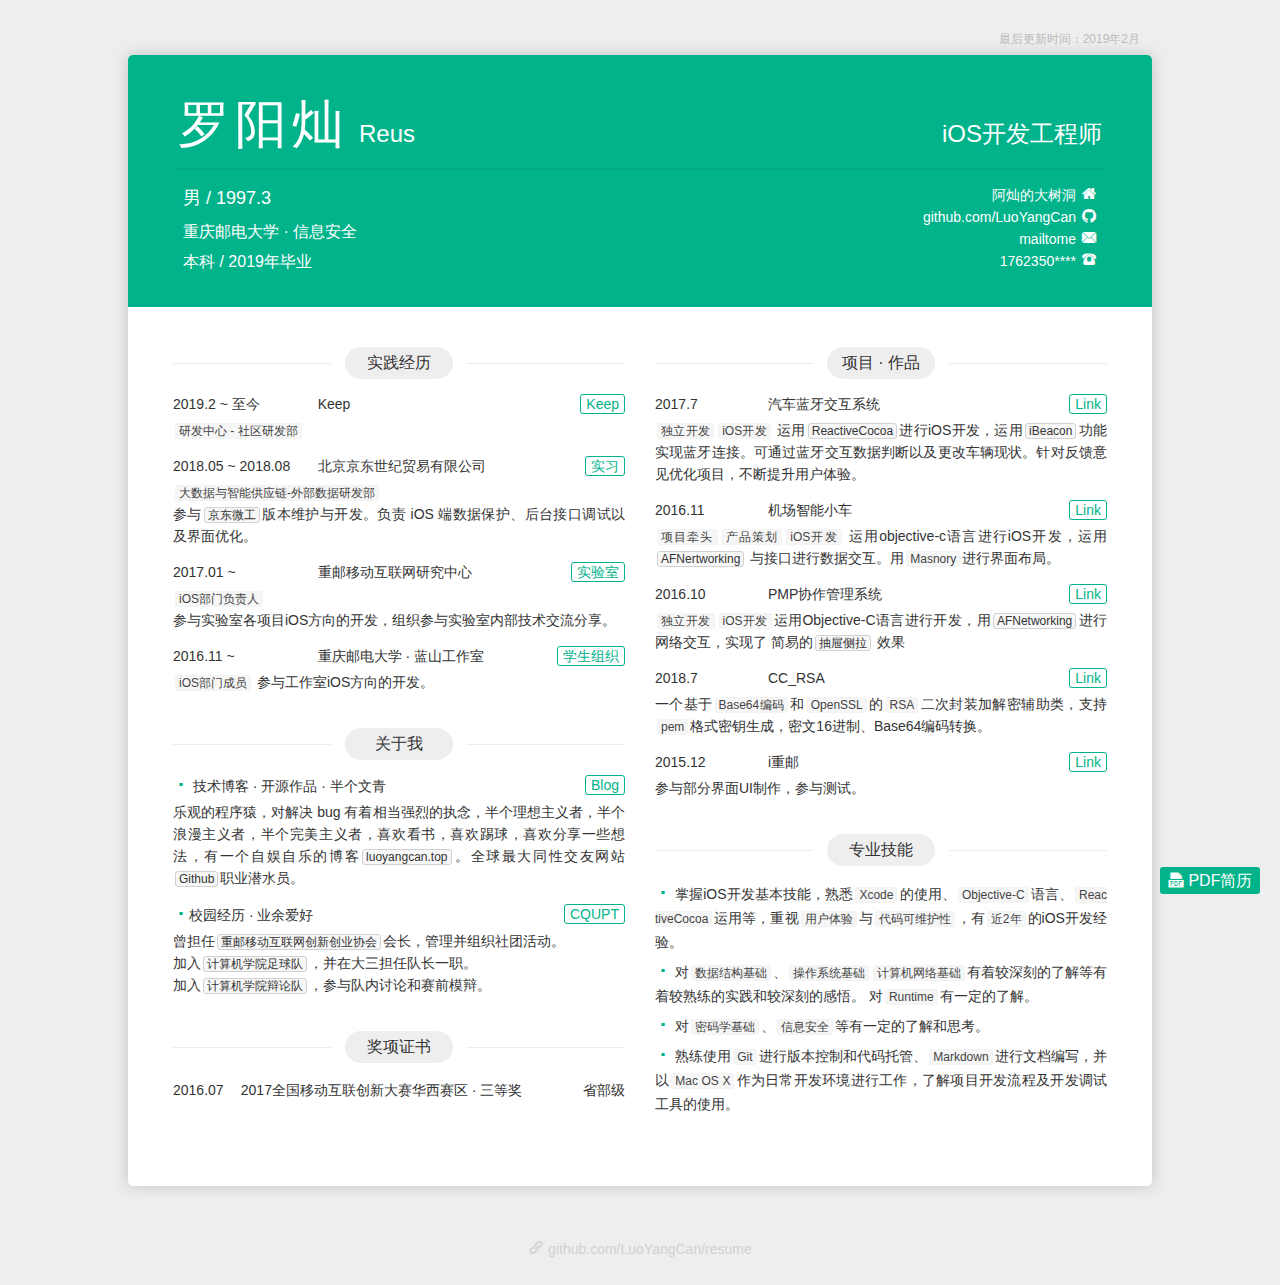
==== commit 21be8e13: "resume" ====
--- a/index.html
+++ b/index.html
@@ -1 +1 @@
-<!DOCTYPE html> <html> <head> <meta charset=utf-8> <meta http-equiv=X-UA-Compatible content="IE=edge"> <meta name=viewport content="width=device-width,initial-scale=1"> <title>简历 | 罗阳灿 - Reus</title> <link href="static/app.css?14d1af14" rel="stylesheet"></head> <body> <!--[if IE]><p class="kill-ie">微软都放弃了IE，为啥你却还不放弃？</p><![endif]--> <a class=pdf href=resume.pdf><i class="iconfont icon-pdf"></i> PDF简历</a> <p class=last-modified>最后更新时间：2018年8月</p> <div class=content> <header class=content-hd> <section class=title> <div class=name> <h1>罗阳灿<small>Reus</small></h1> </div> <div class=job> <h2>iOS开发工程师</h2> </div> </section> <section class=info> <h2>男 / 1997.3</h2> <h3>重庆邮电大学 · 信息安全</h3> <h3>本科 / 2019年毕业</h3> </section> <section class=contact> <ul> <li><a href=http://luoyangcan.top target=_blank><span class=contact-link>阿灿的大树洞</span><i class="iconfont icon-homepage"></i></a></li> <li><a href=https://github.com/LuoYangCan target=_blank><span class=contact-link>github.com/LuoYangCan</span><i class="iconfont icon-github"></i></a></li> <li><a href="http://mail.qq.com/cgi-bin/qm_share?t=qm_mailme&email=k--m-L3q8v308PL90-X86-7y_v_98Pz_" target=_blank><span class=contact-link>mailtome</span><i class="iconfont icon-email"></i></a></li> <li><a href=tel:17623500307 target=_blank><span class=contact-link>1762350****</span><i class="iconfont icon-phone"></i></a></li> </ul> </section> </header> <div class=content-bd> <div class=content-left> <section class=practice> <header class=section-hd> <span class=section-title-l></span> <h2 class=section-title>实践经历</h2> <span class=section-title-r></span> </header> <div class=section-bd> <div class=item> <header class=item-hd> <span class=item-time>2018.10 ~ 至今</span> <a class="btn item-more" href=https://www.gotokeep.com/ target=_blank>Keep</a> <h3 class=item-name>北京卡路里科技有限公司</h3> </header> <div class=item-bd> <p class=section-content> …… </p> </div> </div> <div class=item> <header class=item-hd> <span class=item-time>2018.05 ~ 2018.08</span> <a class="btn item-more" href=https://www.jd.com/ target=_blank>实习</a> <h3 class=item-name>北京京东世纪贸易有限公司</h3> </header> <div class=item-bd> <p class=section-content> <strong>大数据与智能供应链-外部数据研发部</strong> <br>参与<em>京东微工</em>版本维护与开发。负责 iOS 端数据保护、后台接口调试以及界面优化。 </p> </div> </div> <div class=item> <header class=item-hd> <span class=item-time>2017.01 ~ </span> <a class="btn item-more" href=http://nmid.cqupt.edu.cn target=_blank>实验室</a> <h3 class=item-name>重邮移动互联网研究中心</h3> </header> <div class=item-bd> <p class=section-content> <strong>iOS部门负责人</strong> <br>参与实验室各项目iOS方向的开发，组织参与实验室内部技术交流分享。 </p> </div> </div> <div class=item> <header class=item-hd> <span class=item-time>2016.11 ~ </span> <h3 class=item-name>重庆邮电大学 · 蓝山工作室</h3> <a class="btn item-more" href=http://lanshan.studio target=_blank>学生组织</a> </header> <div class=item-bd> <p class=section-content> <strong>iOS部门成员</strong> 参与工作室iOS方向的开发。 </p> </div> </div> </div> </section> <section class=personal> <header class=section-hd> <span class=section-title-l></span> <h2 class=section-title>关于我</h2> <span class=section-title-r></span> </header> <div class=section-bd> <div class=item> <header class=item-hd> <a class="btn item-more" href=http://luoyangcan.top target=_blank>Blog</a> <h3 class=item-name><i class="iconfont icon-dot"></i> 技术博客 · 开源作品 · 半个文青</h3> </header> <div class=item-bd> <p class=section-content> 乐观的程序猿，对解决 bug 有着相当强烈的执念，半个理想主义者，半个浪漫主义者，半个完美主义者，喜欢看书，喜欢踢球，喜欢分享一些想法，有一个自娱自乐的博客<em>luoyangcan.top</em>。全球最大同性交友网站<em>Github</em>职业潜水员。 </p> </div> <header class=item-hd> <a class="btn item-more" href=http://www.cqupt.edu.cn/ target=_blank>CQUPT</a> <h3 class=item-name><i class="iconfont icon-dot"></i>校园经历 · 业余爱好</h3> </header> <div class=item-bd> <p class=section-content> 曾担任<em>重邮移动互联网创新创业协会</em>会长，管理并组织社团活动。 <br>加入<em>计算机学院足球队</em>，并在大三担任队长一职。 <br>加入<em>计算机学院辩论队</em>，参与队内讨论和赛前模辩。 </p> </div> </div> </div> </section> <section class=prize> <header class=section-hd> <span class=section-title-l></span> <h2 class=section-title>奖项证书</h2> <span class=section-title-r></span> </header> <div class=section-bd> <div class=item> <header class=item-hd> <span class=item-time>2016.07</span> <span class=item-more>省部级</span> <h3 class=item-name>2017<span class=print-hidden>全国</span>移动互联创新大赛<span class=print-hidden>华西</span>赛区 · 三等奖</h3> </header> </div> </div> </section> </div> <div class=content-right> <section class=project> <header class=section-hd> <span class=section-title-l></span> <h2 class=section-title>项目 · 作品</h2> <span class=section-title-r></span> </header> <div class=section-bd> <div class=item> <header class=item-hd> <span class=item-time>2017.7</span> <a class="btn item-more" href="" target=_blank>Link</a> <h3 class=item-name>汽车蓝牙交互系统</h3> </header> <div class=item-bd> <p class=section-content> <strong>独立开发</strong><strong>iOS开发</strong> 运用<em>ReactiveCocoa</em>进行iOS开发，运用<em>iBeacon</em>功能实现蓝牙连接。可通过蓝牙交互数据判断以及更改车辆现状。针对反馈意见优化项目，不断提升用户体验。 </p> </div> </div> <div class=item> <header class=item-hd> <span class=item-time>2016.11</span> <a class="btn item-more" href=https://github.com/LuoYangCan/International_Etiquette_System target=_blank>Link</a> <h3 class=item-name>机场智能小车</h3> </header> <div class=item-bd> <p class=section-content> <strong>项目牵头</strong><strong>产品策划</strong><strong>iOS开发</strong> 运用objective-c语言进行iOS开发，运用<em>AFNertworking</em> 与接口进行数据交互。用<strong>Masnory</strong>进行界面布局。 </p> </div> </div> <div class=item> <header class=item-hd> <span class=item-time>2016.10</span> <a class="btn item-more" href=https://github.com/LuoYangCan/Young-Eagle target=_blank>Link</a> <h3 class=item-name>PMP协作管理系统</h3> </header> <div class=item-bd> <p class=section-content> <strong>独立开发</strong><strong>iOS开发</strong>运用Objective-C语言进行开发，用<em>AFNetworking</em>进行网络交互，实现了 简易的<em>抽屉侧拉</em> 效果 </p> </div> </div> <div class=item> <header class=item-hd> <span class=item-time>2018.7</span> <a class="btn item-more" href=https://github.com/LuoYangCan/CC_RSA target=_blank>Link</a> <h3 class=item-name>CC_RSA</h3> </header> <div class=item-bd> <p class=section-content> 一个基于<strong>Base64编码</strong>和<strong>OpenSSL</strong>的<strong>RSA</strong>二次封装加解密辅助类，支持<strong>pem</strong>格式密钥生成，密文16进制、Base64编码转换。 </p> </div> </div> <div class=item> <header class=item-hd> <span class=item-time>2015.12</span> <a class="btn item-more" href="" target=_blank>Link</a> <h3 class=item-name>i重邮</h3> </header> <div class=item-bd> <p class=section-content> 参与部分界面UI制作，参与测试。 </p> </div> </div> </div> </section> <section class=skill> <header class=section-hd> <span class=section-title-l></span> <h2 class=section-title>专业技能</h2> <span class=section-title-r></span> </header> <div class=section-bd> <ul class=section-list> <li><p class=section-content><i class="iconfont icon-dot"></i> 掌握iOS开发基本技能，熟悉<strong>Xcode</strong>的使用、<strong>Objective-C</strong>语言、<strong>ReactiveCocoa</strong>运用等，重视<strong>用户体验</strong>与<strong>代码可维护性</strong>，有<strong>近2年</strong>的iOS开发经验。 </p></li> <li><p class=section-content><i class="iconfont icon-dot"></i> 对<strong>数据结构基础</strong>、<strong>操作系统基础</strong><strong>计算机网络基础</strong>有着较深刻的了解等有着较熟练的实践和较深刻的感悟。 对<strong>Runtime</strong>有一定的了解。 </p></li> <li><p class=section-content><i class="iconfont icon-dot"></i> 对<strong>密码学基础</strong>、<strong>信息安全</strong>等有一定的了解和思考。 </p></li> <li><p class=section-content><i class="iconfont icon-dot"></i> 熟练使用<strong>Git</strong>进行版本控制和代码托管、<strong>Markdown</strong>进行文档编写，并以<strong>Mac OS X</strong>作为日常开发环境进行工作，了解项目开发流程及开发调试工具的使用。 </p></li> </ul> </div> </section> </div> </div> <footer class=print-footer> <a class=footer-link href=http://resume.congm.in target=_blank><i class="iconfont icon-link"></i> 简历借鉴于：resume.congm.in</a> </footer> </div> <footer class=github-footer> <a class=footer-link href=https://github.com/LuoYangCan/resume target=_blank><i class="iconfont icon-link"></i> github.com/LuoYangCan/resume</a> </footer> <script src=//congm.in/tongji/congm.in.js></script> <script type="text/javascript" src="static/app.js?f02b9d75"></script></body> </html>+<!DOCTYPE html> <html> <head> <meta charset=utf-8> <meta http-equiv=X-UA-Compatible content="IE=edge"> <meta name=viewport content="width=device-width,initial-scale=1"> <title>简历 | 罗阳灿 - Reus</title> <link href="static/app.css?14d1af14" rel="stylesheet"></head> <body> <!--[if IE]><p class="kill-ie">微软都放弃了IE，为啥你却还不放弃？</p><![endif]--> <a class=pdf href=resume.pdf><i class="iconfont icon-pdf"></i> PDF简历</a> <p class=last-modified>最后更新时间：2019年2月</p> <div class=content> <header class=content-hd> <section class=title> <div class=name> <h1>罗阳灿<small>Reus</small></h1> </div> <div class=job> <h2>iOS开发工程师</h2> </div> </section> <section class=info> <h2>男 / 1997.3</h2> <h3>重庆邮电大学 · 信息安全</h3> <h3>本科 / 2019年毕业</h3> </section> <section class=contact> <ul> <li><a href=http://luoyangcan.top target=_blank><span class=contact-link>阿灿的大树洞</span><i class="iconfont icon-homepage"></i></a></li> <li><a href=https://github.com/LuoYangCan target=_blank><span class=contact-link>github.com/LuoYangCan</span><i class="iconfont icon-github"></i></a></li> <li><a href="http://mail.qq.com/cgi-bin/qm_share?t=qm_mailme&email=k--m-L3q8v308PL90-X86-7y_v_98Pz_" target=_blank><span class=contact-link>mailtome</span><i class="iconfont icon-email"></i></a></li> <li><a href=tel:17623500307 target=_blank><span class=contact-link>1762350****</span><i class="iconfont icon-phone"></i></a></li> </ul> </section> </header> <div class=content-bd> <div class=content-left> <section class=practice> <header class=section-hd> <span class=section-title-l></span> <h2 class=section-title>实践经历</h2> <span class=section-title-r></span> </header> <div class=section-bd> <div class=item> <header class=item-hd> <span class=item-time>2019.2 ~ 至今</span> <a class="btn item-more" href=https://www.gotokeep.com/ target=_blank>Keep</a> <h3 class=item-name>Keep</h3> </header> <div class=item-bd> <p class=section-content> <strong>研发中心 - 社区研发部</strong> </p> </div> </div> <div class=item> <header class=item-hd> <span class=item-time>2018.05 ~ 2018.08</span> <a class="btn item-more" href=https://www.jd.com/ target=_blank>实习</a> <h3 class=item-name>北京京东世纪贸易有限公司</h3> </header> <div class=item-bd> <p class=section-content> <strong>大数据与智能供应链-外部数据研发部</strong> <br>参与<em>京东微工</em>版本维护与开发。负责 iOS 端数据保护、后台接口调试以及界面优化。 </p> </div> </div> <div class=item> <header class=item-hd> <span class=item-time>2017.01 ~ </span> <a class="btn item-more" href=http://nmid.cqupt.edu.cn target=_blank>实验室</a> <h3 class=item-name>重邮移动互联网研究中心</h3> </header> <div class=item-bd> <p class=section-content> <strong>iOS部门负责人</strong> <br>参与实验室各项目iOS方向的开发，组织参与实验室内部技术交流分享。 </p> </div> </div> <div class=item> <header class=item-hd> <span class=item-time>2016.11 ~ </span> <h3 class=item-name>重庆邮电大学 · 蓝山工作室</h3> <a class="btn item-more" href=http://lanshan.studio target=_blank>学生组织</a> </header> <div class=item-bd> <p class=section-content> <strong>iOS部门成员</strong> 参与工作室iOS方向的开发。 </p> </div> </div> </div> </section> <section class=personal> <header class=section-hd> <span class=section-title-l></span> <h2 class=section-title>关于我</h2> <span class=section-title-r></span> </header> <div class=section-bd> <div class=item> <header class=item-hd> <a class="btn item-more" href=http://luoyangcan.top target=_blank>Blog</a> <h3 class=item-name><i class="iconfont icon-dot"></i> 技术博客 · 开源作品 · 半个文青</h3> </header> <div class=item-bd> <p class=section-content> 乐观的程序猿，对解决 bug 有着相当强烈的执念，半个理想主义者，半个浪漫主义者，半个完美主义者，喜欢看书，喜欢踢球，喜欢分享一些想法，有一个自娱自乐的博客<em>luoyangcan.top</em>。全球最大同性交友网站<em>Github</em>职业潜水员。 </p> </div> <header class=item-hd> <a class="btn item-more" href=http://www.cqupt.edu.cn/ target=_blank>CQUPT</a> <h3 class=item-name><i class="iconfont icon-dot"></i>校园经历 · 业余爱好</h3> </header> <div class=item-bd> <p class=section-content> 曾担任<em>重邮移动互联网创新创业协会</em>会长，管理并组织社团活动。 <br>加入<em>计算机学院足球队</em>，并在大三担任队长一职。 <br>加入<em>计算机学院辩论队</em>，参与队内讨论和赛前模辩。 </p> </div> </div> </div> </section> <section class=prize> <header class=section-hd> <span class=section-title-l></span> <h2 class=section-title>奖项证书</h2> <span class=section-title-r></span> </header> <div class=section-bd> <div class=item> <header class=item-hd> <span class=item-time>2016.07</span> <span class=item-more>省部级</span> <h3 class=item-name>2017<span class=print-hidden>全国</span>移动互联创新大赛<span class=print-hidden>华西</span>赛区 · 三等奖</h3> </header> </div> </div> </section> </div> <div class=content-right> <section class=project> <header class=section-hd> <span class=section-title-l></span> <h2 class=section-title>项目 · 作品</h2> <span class=section-title-r></span> </header> <div class=section-bd> <div class=item> <header class=item-hd> <span class=item-time>2017.7</span> <a class="btn item-more" href="" target=_blank>Link</a> <h3 class=item-name>汽车蓝牙交互系统</h3> </header> <div class=item-bd> <p class=section-content> <strong>独立开发</strong><strong>iOS开发</strong> 运用<em>ReactiveCocoa</em>进行iOS开发，运用<em>iBeacon</em>功能实现蓝牙连接。可通过蓝牙交互数据判断以及更改车辆现状。针对反馈意见优化项目，不断提升用户体验。 </p> </div> </div> <div class=item> <header class=item-hd> <span class=item-time>2016.11</span> <a class="btn item-more" href=https://github.com/LuoYangCan/International_Etiquette_System target=_blank>Link</a> <h3 class=item-name>机场智能小车</h3> </header> <div class=item-bd> <p class=section-content> <strong>项目牵头</strong><strong>产品策划</strong><strong>iOS开发</strong> 运用objective-c语言进行iOS开发，运用<em>AFNertworking</em> 与接口进行数据交互。用<strong>Masnory</strong>进行界面布局。 </p> </div> </div> <div class=item> <header class=item-hd> <span class=item-time>2016.10</span> <a class="btn item-more" href=https://github.com/LuoYangCan/Young-Eagle target=_blank>Link</a> <h3 class=item-name>PMP协作管理系统</h3> </header> <div class=item-bd> <p class=section-content> <strong>独立开发</strong><strong>iOS开发</strong>运用Objective-C语言进行开发，用<em>AFNetworking</em>进行网络交互，实现了 简易的<em>抽屉侧拉</em> 效果 </p> </div> </div> <div class=item> <header class=item-hd> <span class=item-time>2018.7</span> <a class="btn item-more" href=https://github.com/LuoYangCan/CC_RSA target=_blank>Link</a> <h3 class=item-name>CC_RSA</h3> </header> <div class=item-bd> <p class=section-content> 一个基于<strong>Base64编码</strong>和<strong>OpenSSL</strong>的<strong>RSA</strong>二次封装加解密辅助类，支持<strong>pem</strong>格式密钥生成，密文16进制、Base64编码转换。 </p> </div> </div> <div class=item> <header class=item-hd> <span class=item-time>2015.12</span> <a class="btn item-more" href="" target=_blank>Link</a> <h3 class=item-name>i重邮</h3> </header> <div class=item-bd> <p class=section-content> 参与部分界面UI制作，参与测试。 </p> </div> </div> </div> </section> <section class=skill> <header class=section-hd> <span class=section-title-l></span> <h2 class=section-title>专业技能</h2> <span class=section-title-r></span> </header> <div class=section-bd> <ul class=section-list> <li><p class=section-content><i class="iconfont icon-dot"></i> 掌握iOS开发基本技能，熟悉<strong>Xcode</strong>的使用、<strong>Objective-C</strong>语言、<strong>ReactiveCocoa</strong>运用等，重视<strong>用户体验</strong>与<strong>代码可维护性</strong>，有<strong>近2年</strong>的iOS开发经验。 </p></li> <li><p class=section-content><i class="iconfont icon-dot"></i> 对<strong>数据结构基础</strong>、<strong>操作系统基础</strong><strong>计算机网络基础</strong>有着较深刻的了解等有着较熟练的实践和较深刻的感悟。 对<strong>Runtime</strong>有一定的了解。 </p></li> <li><p class=section-content><i class="iconfont icon-dot"></i> 对<strong>密码学基础</strong>、<strong>信息安全</strong>等有一定的了解和思考。 </p></li> <li><p class=section-content><i class="iconfont icon-dot"></i> 熟练使用<strong>Git</strong>进行版本控制和代码托管、<strong>Markdown</strong>进行文档编写，并以<strong>Mac OS X</strong>作为日常开发环境进行工作，了解项目开发流程及开发调试工具的使用。 </p></li> </ul> </div> </section> </div> </div> <footer class=print-footer> <a class=footer-link href=http://resume.congm.in target=_blank><i class="iconfont icon-link"></i> 简历借鉴于：resume.congm.in</a> </footer> </div> <footer class=github-footer> <a class=footer-link href=https://github.com/LuoYangCan/resume target=_blank><i class="iconfont icon-link"></i> github.com/LuoYangCan/resume</a> </footer> <script src=//congm.in/tongji/congm.in.js></script> <script type="text/javascript" src="static/app.js?f02b9d75"></script></body> </html>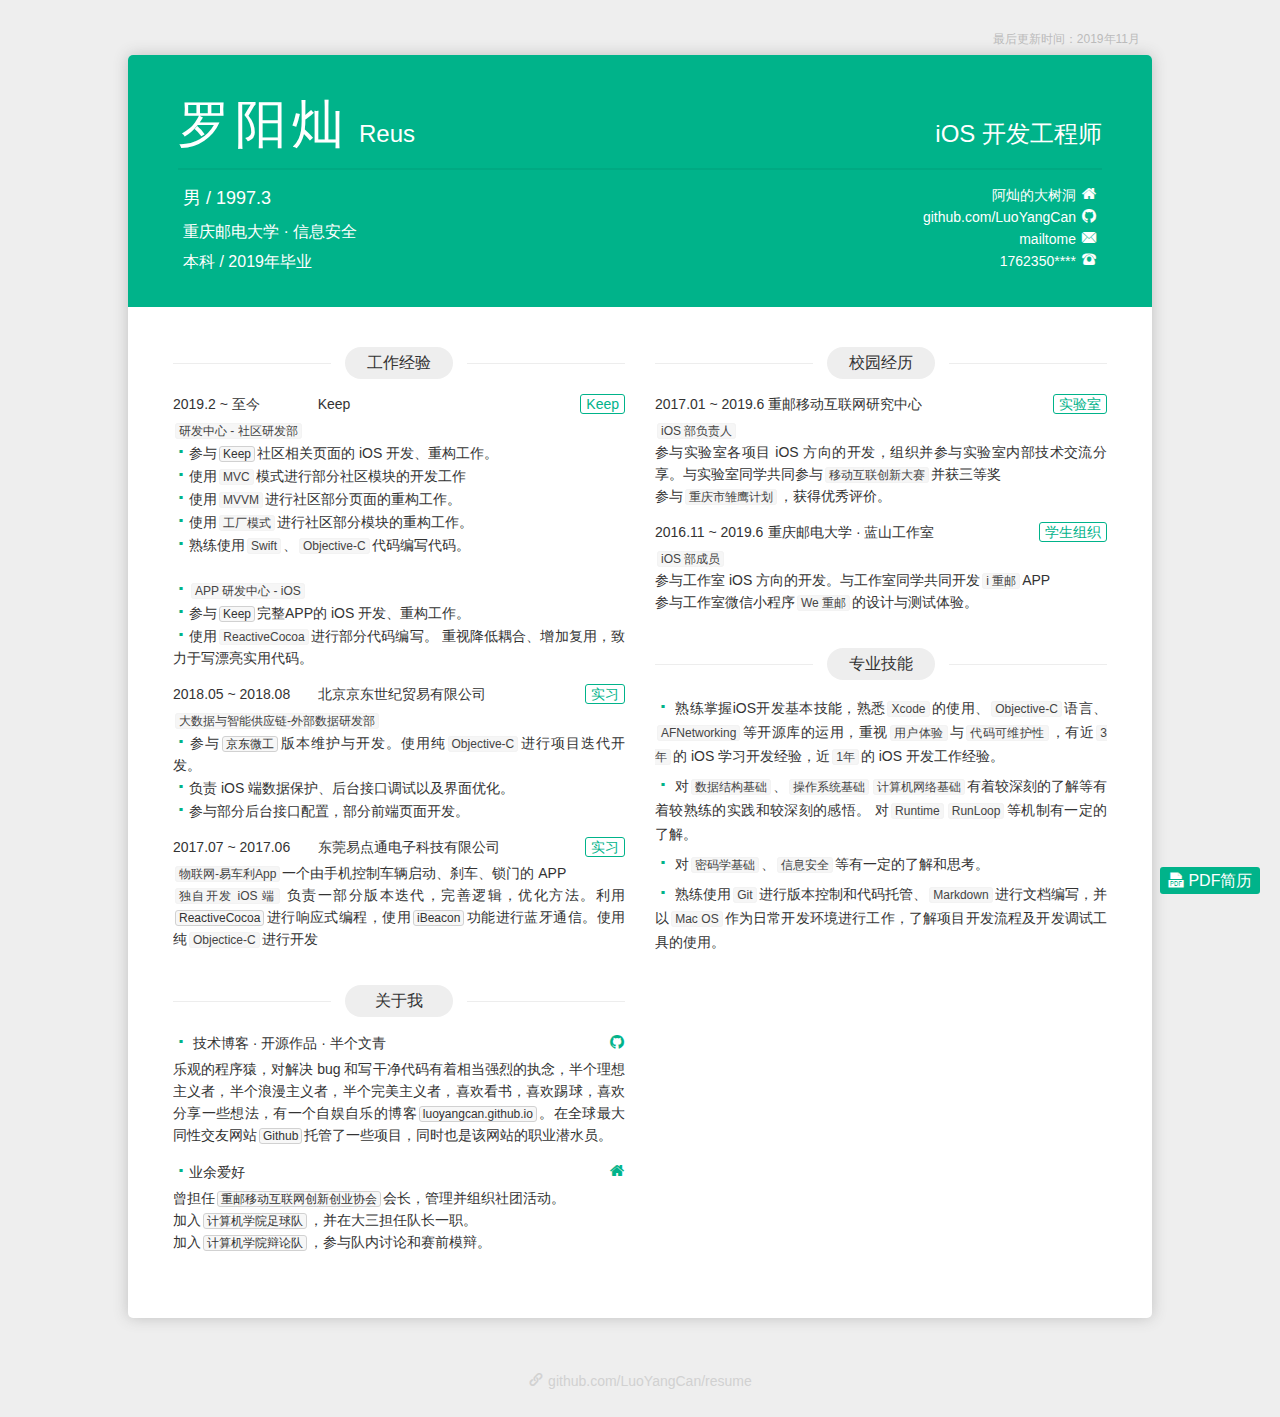
==== commit d110a8b5: "resume" ====
--- a/index.html
+++ b/index.html
@@ -1 +1 @@
-<!DOCTYPE html> <html> <head> <meta charset=utf-8> <meta http-equiv=X-UA-Compatible content="IE=edge"> <meta name=viewport content="width=device-width,initial-scale=1"> <title>简历 | 罗阳灿 - Reus</title> <link href="static/app.css?14d1af14" rel="stylesheet"></head> <body> <!--[if IE]><p class="kill-ie">微软都放弃了IE，为啥你却还不放弃？</p><![endif]--> <a class=pdf href=resume.pdf><i class="iconfont icon-pdf"></i> PDF简历</a> <p class=last-modified>最后更新时间：2019年2月</p> <div class=content> <header class=content-hd> <section class=title> <div class=name> <h1>罗阳灿<small>Reus</small></h1> </div> <div class=job> <h2>iOS开发工程师</h2> </div> </section> <section class=info> <h2>男 / 1997.3</h2> <h3>重庆邮电大学 · 信息安全</h3> <h3>本科 / 2019年毕业</h3> </section> <section class=contact> <ul> <li><a href=http://luoyangcan.top target=_blank><span class=contact-link>阿灿的大树洞</span><i class="iconfont icon-homepage"></i></a></li> <li><a href=https://github.com/LuoYangCan target=_blank><span class=contact-link>github.com/LuoYangCan</span><i class="iconfont icon-github"></i></a></li> <li><a href="http://mail.qq.com/cgi-bin/qm_share?t=qm_mailme&email=k--m-L3q8v308PL90-X86-7y_v_98Pz_" target=_blank><span class=contact-link>mailtome</span><i class="iconfont icon-email"></i></a></li> <li><a href=tel:17623500307 target=_blank><span class=contact-link>1762350****</span><i class="iconfont icon-phone"></i></a></li> </ul> </section> </header> <div class=content-bd> <div class=content-left> <section class=practice> <header class=section-hd> <span class=section-title-l></span> <h2 class=section-title>实践经历</h2> <span class=section-title-r></span> </header> <div class=section-bd> <div class=item> <header class=item-hd> <span class=item-time>2019.2 ~ 至今</span> <a class="btn item-more" href=https://www.gotokeep.com/ target=_blank>Keep</a> <h3 class=item-name>Keep</h3> </header> <div class=item-bd> <p class=section-content> <strong>研发中心 - 社区研发部</strong> </p> </div> </div> <div class=item> <header class=item-hd> <span class=item-time>2018.05 ~ 2018.08</span> <a class="btn item-more" href=https://www.jd.com/ target=_blank>实习</a> <h3 class=item-name>北京京东世纪贸易有限公司</h3> </header> <div class=item-bd> <p class=section-content> <strong>大数据与智能供应链-外部数据研发部</strong> <br>参与<em>京东微工</em>版本维护与开发。负责 iOS 端数据保护、后台接口调试以及界面优化。 </p> </div> </div> <div class=item> <header class=item-hd> <span class=item-time>2017.01 ~ </span> <a class="btn item-more" href=http://nmid.cqupt.edu.cn target=_blank>实验室</a> <h3 class=item-name>重邮移动互联网研究中心</h3> </header> <div class=item-bd> <p class=section-content> <strong>iOS部门负责人</strong> <br>参与实验室各项目iOS方向的开发，组织参与实验室内部技术交流分享。 </p> </div> </div> <div class=item> <header class=item-hd> <span class=item-time>2016.11 ~ </span> <h3 class=item-name>重庆邮电大学 · 蓝山工作室</h3> <a class="btn item-more" href=http://lanshan.studio target=_blank>学生组织</a> </header> <div class=item-bd> <p class=section-content> <strong>iOS部门成员</strong> 参与工作室iOS方向的开发。 </p> </div> </div> </div> </section> <section class=personal> <header class=section-hd> <span class=section-title-l></span> <h2 class=section-title>关于我</h2> <span class=section-title-r></span> </header> <div class=section-bd> <div class=item> <header class=item-hd> <a class="btn item-more" href=http://luoyangcan.top target=_blank>Blog</a> <h3 class=item-name><i class="iconfont icon-dot"></i> 技术博客 · 开源作品 · 半个文青</h3> </header> <div class=item-bd> <p class=section-content> 乐观的程序猿，对解决 bug 有着相当强烈的执念，半个理想主义者，半个浪漫主义者，半个完美主义者，喜欢看书，喜欢踢球，喜欢分享一些想法，有一个自娱自乐的博客<em>luoyangcan.top</em>。全球最大同性交友网站<em>Github</em>职业潜水员。 </p> </div> <header class=item-hd> <a class="btn item-more" href=http://www.cqupt.edu.cn/ target=_blank>CQUPT</a> <h3 class=item-name><i class="iconfont icon-dot"></i>校园经历 · 业余爱好</h3> </header> <div class=item-bd> <p class=section-content> 曾担任<em>重邮移动互联网创新创业协会</em>会长，管理并组织社团活动。 <br>加入<em>计算机学院足球队</em>，并在大三担任队长一职。 <br>加入<em>计算机学院辩论队</em>，参与队内讨论和赛前模辩。 </p> </div> </div> </div> </section> <section class=prize> <header class=section-hd> <span class=section-title-l></span> <h2 class=section-title>奖项证书</h2> <span class=section-title-r></span> </header> <div class=section-bd> <div class=item> <header class=item-hd> <span class=item-time>2016.07</span> <span class=item-more>省部级</span> <h3 class=item-name>2017<span class=print-hidden>全国</span>移动互联创新大赛<span class=print-hidden>华西</span>赛区 · 三等奖</h3> </header> </div> </div> </section> </div> <div class=content-right> <section class=project> <header class=section-hd> <span class=section-title-l></span> <h2 class=section-title>项目 · 作品</h2> <span class=section-title-r></span> </header> <div class=section-bd> <div class=item> <header class=item-hd> <span class=item-time>2017.7</span> <a class="btn item-more" href="" target=_blank>Link</a> <h3 class=item-name>汽车蓝牙交互系统</h3> </header> <div class=item-bd> <p class=section-content> <strong>独立开发</strong><strong>iOS开发</strong> 运用<em>ReactiveCocoa</em>进行iOS开发，运用<em>iBeacon</em>功能实现蓝牙连接。可通过蓝牙交互数据判断以及更改车辆现状。针对反馈意见优化项目，不断提升用户体验。 </p> </div> </div> <div class=item> <header class=item-hd> <span class=item-time>2016.11</span> <a class="btn item-more" href=https://github.com/LuoYangCan/International_Etiquette_System target=_blank>Link</a> <h3 class=item-name>机场智能小车</h3> </header> <div class=item-bd> <p class=section-content> <strong>项目牵头</strong><strong>产品策划</strong><strong>iOS开发</strong> 运用objective-c语言进行iOS开发，运用<em>AFNertworking</em> 与接口进行数据交互。用<strong>Masnory</strong>进行界面布局。 </p> </div> </div> <div class=item> <header class=item-hd> <span class=item-time>2016.10</span> <a class="btn item-more" href=https://github.com/LuoYangCan/Young-Eagle target=_blank>Link</a> <h3 class=item-name>PMP协作管理系统</h3> </header> <div class=item-bd> <p class=section-content> <strong>独立开发</strong><strong>iOS开发</strong>运用Objective-C语言进行开发，用<em>AFNetworking</em>进行网络交互，实现了 简易的<em>抽屉侧拉</em> 效果 </p> </div> </div> <div class=item> <header class=item-hd> <span class=item-time>2018.7</span> <a class="btn item-more" href=https://github.com/LuoYangCan/CC_RSA target=_blank>Link</a> <h3 class=item-name>CC_RSA</h3> </header> <div class=item-bd> <p class=section-content> 一个基于<strong>Base64编码</strong>和<strong>OpenSSL</strong>的<strong>RSA</strong>二次封装加解密辅助类，支持<strong>pem</strong>格式密钥生成，密文16进制、Base64编码转换。 </p> </div> </div> <div class=item> <header class=item-hd> <span class=item-time>2015.12</span> <a class="btn item-more" href="" target=_blank>Link</a> <h3 class=item-name>i重邮</h3> </header> <div class=item-bd> <p class=section-content> 参与部分界面UI制作，参与测试。 </p> </div> </div> </div> </section> <section class=skill> <header class=section-hd> <span class=section-title-l></span> <h2 class=section-title>专业技能</h2> <span class=section-title-r></span> </header> <div class=section-bd> <ul class=section-list> <li><p class=section-content><i class="iconfont icon-dot"></i> 掌握iOS开发基本技能，熟悉<strong>Xcode</strong>的使用、<strong>Objective-C</strong>语言、<strong>ReactiveCocoa</strong>运用等，重视<strong>用户体验</strong>与<strong>代码可维护性</strong>，有<strong>近2年</strong>的iOS开发经验。 </p></li> <li><p class=section-content><i class="iconfont icon-dot"></i> 对<strong>数据结构基础</strong>、<strong>操作系统基础</strong><strong>计算机网络基础</strong>有着较深刻的了解等有着较熟练的实践和较深刻的感悟。 对<strong>Runtime</strong>有一定的了解。 </p></li> <li><p class=section-content><i class="iconfont icon-dot"></i> 对<strong>密码学基础</strong>、<strong>信息安全</strong>等有一定的了解和思考。 </p></li> <li><p class=section-content><i class="iconfont icon-dot"></i> 熟练使用<strong>Git</strong>进行版本控制和代码托管、<strong>Markdown</strong>进行文档编写，并以<strong>Mac OS X</strong>作为日常开发环境进行工作，了解项目开发流程及开发调试工具的使用。 </p></li> </ul> </div> </section> </div> </div> <footer class=print-footer> <a class=footer-link href=http://resume.congm.in target=_blank><i class="iconfont icon-link"></i> 简历借鉴于：resume.congm.in</a> </footer> </div> <footer class=github-footer> <a class=footer-link href=https://github.com/LuoYangCan/resume target=_blank><i class="iconfont icon-link"></i> github.com/LuoYangCan/resume</a> </footer> <script src=//congm.in/tongji/congm.in.js></script> <script type="text/javascript" src="static/app.js?f02b9d75"></script></body> </html>+<!doctype html> <html> <head> <meta charset=utf-8> <meta http-equiv=X-UA-Compatible content="IE=edge"> <meta name=viewport content="width=device-width,initial-scale=1"> <title>简历 | 罗阳灿 - Reus</title> <link href="static/app.css?903b25c3" rel="stylesheet"></head> <body> <!--[if IE]><p class="kill-ie">微软都放弃了IE，为啥你却还不放弃？</p><![endif]--> <a class=pdf href=resume.pdf><i class="iconfont icon-pdf"></i> PDF简历</a> <p class=last-modified>最后更新时间：2019年11月</p> <div class=content> <header class=content-hd> <section class=title> <div class=name> <h1>罗阳灿<small>Reus</small></h1> </div> <div class=job> <h2>iOS 开发工程师</h2> </div> </section> <section class=info> <h2>男 / 1997.3</h2> <h3>重庆邮电大学 · 信息安全</h3> <h3>本科 / 2019年毕业</h3> </section> <section class=contact> <ul> <li><a href=http://luoyangcan.github.io target=_blank><span class=contact-link>阿灿的大树洞</span><i class="iconfont icon-homepage"></i></a></li> <li><a href=https://github.com/LuoYangCan target=_blank><span class=contact-link>github.com/LuoYangCan</span><i class="iconfont icon-github"></i></a></li> <li><a href="http://mail.qq.com/cgi-bin/qm_share?t=qm_mailme&email=k--m-L3q8v308PL90-X86-7y_v_98Pz_" target=_blank><span class=contact-link>mailtome</span><i class="iconfont icon-email"></i></a></li> <li><a href=tel:17623500307 target=_blank><span class=contact-link>1762350****</span><i class="iconfont icon-phone"></i></a></li> </ul> </section> </header> <div class=content-bd> <div class=content-left> <section class=practice> <header class=section-hd> <span class=section-title-l></span> <h2 class=section-title>工作经验</h2> <span class=section-title-r></span> </header> <div class=section-bd> <div class=item> <header class=item-hd> <span class=item-time>2019.2 ~ 至今</span> <a class="btn item-more" href=https://www.gotokeep.com/ target=_blank>Keep</a> <h3 class=item-name>Keep</h3> </header> <div class=item-bd> <p class=section-content> <strong>研发中心 - 社区研发部</strong> <br><i class="iconfont icon-dot"></i>参与<em>Keep</em>社区相关页面的 iOS 开发、重构工作。 <br><i class="iconfont icon-dot"></i>使用<strong>MVC</strong>模式进行部分社区模块的开发工作 <br><i class="iconfont icon-dot"></i>使用<strong>MVVM</strong>进行社区部分页面的重构工作。 <br><i class="iconfont icon-dot"></i>使用<strong>工厂模式</strong>进行社区部分模块的重构工作。 <br><i class="iconfont icon-dot"></i>熟练使用<strong>Swift</strong>、<strong>Objective-C</strong>代码编写代码。 <br> <br><i class="iconfont icon-dot"></i><strong>APP 研发中心 - iOS </strong> <br><i class="iconfont icon-dot"></i>参与<em>Keep</em>完整APP的 iOS 开发、重构工作。 <br><i class="iconfont icon-dot"></i>使用<strong>ReactiveCocoa</strong>进行部分代码编写。 重视降低耦合、增加复用，致力于写漂亮实用代码。 </p> </div> </div> <div class=item> <header class=item-hd> <span class=item-time>2018.05 ~ 2018.08</span> <a class="btn item-more" href=https://www.jd.com/ target=_blank>实习</a> <h3 class=item-name>北京京东世纪贸易有限公司</h3> </header> <div class=item-bd> <p class=section-content> <strong>大数据与智能供应链-外部数据研发部</strong> <br><i class="iconfont icon-dot"></i>参与<em>京东微工</em>版本维护与开发。使用纯<strong>Objective-C</strong>进行项目迭代开发。 <br><i class="iconfont icon-dot"></i>负责 iOS 端数据保护、后台接口调试以及界面优化。 <br><i class="iconfont icon-dot"></i>参与部分后台接口配置，部分前端页面开发。 </p> </div> </div> <div class=item> <header class=item-hd> <span class=item-time>2017.07 ~ 2017.06</span> <a class="btn item-more" href="" target=_blank>实习</a> <h3 class=item-name>东莞易点通电子科技有限公司</h3> </header> <div class=item-bd> <p class=section-content> <strong>物联网-易车利App</strong>一个由手机控制车辆启动、刹车、锁门的 APP <br><strong>独自开发 iOS 端</strong> 负责一部分版本迭代，完善逻辑，优化方法。利用<em>ReactiveCocoa</em>进行响应式编程，使用<em>iBeacon</em>功能进行蓝牙通信。使用纯<strong>Objectice-C</strong>进行开发 </p> </div> </div> </div> </section> <section class=personal> <header class=section-hd> <span class=section-title-l></span> <h2 class=section-title>关于我</h2> <span class=section-title-r></span> </header> <div class=section-bd> <div class=item> <header class=item-hd> <h3 class=item-name><i class="iconfont icon-dot"></i> 技术博客 · 开源作品 · 半个文青</h3> <a class=item-more href=https://github.com/LuoYangCan target=_blank title=Github><i class="iconfont icon-github"></i></a> </header> <div class=item-bd> <p class=section-content> 乐观的程序猿，对解决 bug 和写干净代码有着相当强烈的执念，半个理想主义者，半个浪漫主义者，半个完美主义者，喜欢看书，喜欢踢球，喜欢分享一些想法，有一个自娱自乐的博客<em>luoyangcan.github.io</em>。在全球最大同性交友网站<em>Github</em>托管了一些项目，同时也是该网站的职业潜水员。 </p> </div> <header class=item-hd> <a class=item-more href=http://www.cqupt.edu.cn/ target=_blank title=CQUPT><i class="iconfont icon-homepage"></i></a> <h3 class=item-name><i class="iconfont icon-dot"></i>业余爱好</h3> </header> <div class=item-bd> <p class=section-content> 曾担任<em>重邮移动互联网创新创业协会</em>会长，管理并组织社团活动。 <br>加入<em>计算机学院足球队</em>，并在大三担任队长一职。 <br>加入<em>计算机学院辩论队</em>，参与队内讨论和赛前模辩。 </p> </div> </div> </div> </section> </div> <div class=content-right> <section class=project> <header class=section-hd> <span class=section-title-l></span> <h2 class=section-title>校园经历</h2> <span class=section-title-r></span> </header> <div class=item> <header class=item-hd> <span class=item-time>2017.01 ~ 2019.6</span> <a class="btn item-more" href=https://github.com/NMIDiOS target=_blank>实验室</a> <h3 class=item-name>重邮移动互联网研究中心</h3> </header> <div class=item-bd> <p class=section-content> <strong>iOS 部负责人</strong> <br>参与实验室各项目 iOS 方向的开发，组织并参与实验室内部技术交流分享。与实验室同学共同参与<strong>移动互联创新大赛</strong>并获三等奖 <br>参与<strong>重庆市雏鹰计划</strong>，获得优秀评价。 </p> </div> </div> <div class=item> <header class=item-hd> <span class=item-time>2016.11 ~ 2019.6</span> <h3 class=item-name>重庆邮电大学 · 蓝山工作室</h3> <a class="btn item-more" href=https://github.com/lanshan-studio target=_blank title=在校经历>学生组织</a> </header> <div class=item-bd> <p class=section-content> <strong>iOS 部成员</strong> <br>参与工作室 iOS 方向的开发。与工作室同学共同开发<strong>i 重邮</strong>APP <br>参与工作室微信小程序<strong>We 重邮</strong>的设计与测试体验。 </p> </div> </div> </section></div>  <section class=skill> <header class=section-hd> <span class=section-title-l></span> <h2 class=section-title>专业技能</h2> <span class=section-title-r></span> </header> <div class=section-bd> <ul class=section-list> <li><p class=section-content><i class="iconfont icon-dot"></i> 熟练掌握iOS开发基本技能，熟悉<strong>Xcode</strong>的使用、<strong>Objective-C</strong>语言、<strong>AFNetworking</strong>等开源库的运用，重视<strong>用户体验</strong>与<strong>代码可维护性</strong>，有近<strong>3年</strong>的 iOS 学习开发经验，近<strong>1年</strong>的 iOS 开发工作经验。 </p></li> <li><p class=section-content><i class="iconfont icon-dot"></i> 对<strong>数据结构基础</strong>、<strong>操作系统基础</strong><strong>计算机网络基础</strong>有着较深刻的了解等有着较熟练的实践和较深刻的感悟。 对<strong>Runtime</strong><strong>RunLoop</strong>等机制有一定的了解。 </p></li> <li><p class=section-content><i class="iconfont icon-dot"></i> 对<strong>密码学基础</strong>、<strong>信息安全</strong>等有一定的了解和思考。 </p></li> <li><p class=section-content><i class="iconfont icon-dot"></i> 熟练使用<strong>Git</strong>进行版本控制和代码托管、<strong>Markdown</strong>进行文档编写，并以<strong>Mac OS</strong>作为日常开发环境进行工作，了解项目开发流程及开发调试工具的使用。 </p></li> </ul> </div> </section> </div> </div> <footer class=print-footer> <a class=footer-link href=http://resume.congm.in target=_blank><i class="iconfont icon-link"></i> 简历借鉴于：resume.congm.in</a> </footer>  <footer class=github-footer> <a class=footer-link href=https://github.com/LuoYangCan/resume target=_blank><i class="iconfont icon-link"></i> github.com/LuoYangCan/resume</a> </footer> <script src=//congm.in/tongji/congm.in.js></script> <script type="text/javascript" src="static/app.js?0a023098"></script></body> </html>--- a/static/app.css
+++ b/static/app.css
@@ -1 +1 @@
-a,abbr,acronym,address,applet,article,aside,audio,b,big,blockquote,body,canvas,caption,center,cite,code,dd,del,details,dfn,div,dl,dt,em,embed,fieldset,figcaption,figure,footer,form,h1,h2,h3,h4,h5,h6,header,hgroup,html,i,iframe,img,ins,kbd,label,legend,li,mark,menu,nav,object,ol,output,p,pre,q,ruby,s,samp,section,small,span,strike,strong,sub,summary,sup,table,tbody,td,tfoot,th,thead,time,tr,tt,u,ul,var,video{margin:0;padding:0;border:0;font:inherit;font-size:100%;vertical-align:baseline}html{line-height:1}ol,ul{list-style:none}table{border-collapse:collapse;border-spacing:0}caption,td,th{text-align:left;font-weight:400;vertical-align:middle}blockquote,q{quotes:none}blockquote:after,blockquote:before,q:after,q:before{content:"";content:none}a img{border:none}elements-of-type(html5-block){display:block}.kill-ie{margin:0;padding:.5em 0;color:#333;text-align:center;background:#fff8e2}*{box-sizing:border-box}body{color:#333;font-size:14px;line-height:1.5;font-family:Helvetica Neue,Helvetica,Arial,Microsoft YaHei,sans-serif;-webkit-font-smoothing:antialiased;-webkit-text-size-adjust:none;background-color:#eee;overflow:auto;padding-top:5px}@media screen and (max-width:1024px){body{padding-top:0}}a{text-decoration:none;transition:all .2s ease-in-out}.last-modified{position:absolute;top:30px;left:50%;width:1000px;color:#bbb;margin-left:-500px;font-size:12px;text-align:right}@media screen and (max-width:1024px){.last-modified{display:none}}.content{position:relative;width:1024px;margin:50px auto;border-radius:5px;box-shadow:0 0 15px silver;background-color:#fff;overflow:hidden}@media screen and (max-width:1024px){.content{width:100%;margin:0;border-radius:0}}.content-hd{width:100%;padding:30px 50px;color:#fff;background-color:#00b38a;overflow:hidden}@media screen and (max-width:720px){.content-hd{padding:25px 30px}}.content-hd .title{width:100%;border-bottom:2px solid #00a982;font-size:52px;font-weight:300;overflow:hidden;padding-bottom:5px;margin-bottom:5px}.content-hd .contact,.content-hd .info,.content-hd .job,.content-hd .name{width:50%}@media screen and (max-width:720px){.content-hd .contact,.content-hd .info,.content-hd .job,.content-hd .name{width:100%;text-align:center}}.content-hd .name{float:left}.content-hd .name h1{font-family:Lucida Grande,Hiragino Sans GB,Hiragino Sans GB W3,Helvetica Neue,Helvetica,Arial,Microsoft YaHei,sans-serif;font-weight:500;letter-spacing:5px}@media screen and (max-width:720px){.content-hd .name h1{letter-spacing:0;line-height:1.25;margin-top:10px}}.content-hd .name h1 small{font-weight:400;letter-spacing:0;font-size:24px;padding-left:10px}@media screen and (max-width:720px){.content-hd .name h1 small{display:block;padding-left:0;font-size:20px;line-height:1}}.content-hd .job{float:right;text-align:right}@media screen and (max-width:720px){.content-hd .job{text-align:center}}.content-hd .job h2{display:inline-block;font-size:24px}@media screen and (max-width:720px){.content-hd .job h2{border-top:1px solid #00a982;margin:5px auto 0;padding:10px}}.content-hd .info{float:left;padding-left:5px;line-height:30px}.content-hd .info h2{margin:8px 0 4px;font-size:18px}.content-hd .info h3{font-size:16px}.content-hd .contact{float:right;text-align:right;padding-right:5px}.content-hd .contact ul{margin:8px 0 4px}@media screen and (max-width:720px){.content-hd .contact ul{text-align:center;margin:16px 0 0}}.content-hd .contact ul>li{height:22px}@media screen and (max-width:720px){.content-hd .contact ul>li{display:inline-block}}.content-hd .contact ul>li>a{color:#fff;font-family:Lucida Grande,Hiragino Sans GB,Hiragino Sans GB W3,Helvetica Neue,Helvetica,Arial,Microsoft YaHei,sans-serif;font-size:14px;line-height:22px}.content-hd .contact ul>li>a:hover{color:#e8e8e8}@media screen and (max-width:720px){.content-hd .contact ul>li>a .contact-link{display:none}}.content-hd .contact ul>li>a .iconfont{margin-left:5px}@media screen and (max-width:720px){.content-hd .contact ul>li>a .iconfont{font-size:20px}}.content-bd{width:100%;min-height:200px;padding:20px 30px 50px;overflow:hidden}@media screen and (max-width:720px){.content-bd{padding:20px 20px 50px}}.content-bd .content-left,.content-bd .content-right{width:50%}@media screen and (max-width:1024px){.content-bd .content-left,.content-bd .content-right{width:100%}}.content-bd .content-left{float:left}.content-bd .content-right{float:right}.content-bd section{overflow:hidden;padding:10px 15px}.content-bd .section-hd{position:relative;height:32px;margin:10px auto 5px;overflow:hidden}.content-bd .section-bd{overflow:hidden}.content-bd .section-title-l,.content-bd .section-title-r{position:absolute;top:50%;display:inline-block;width:35%;height:0;vertical-align:middle;border-top:1px solid #ededed}.content-bd .section-title-l{left:0}.content-bd .section-title-r{right:0}.content-bd .section-title{position:relative;z-index:1;width:24%;min-width:100px;margin:0 auto;padding:4px 10px;border-radius:32px;font-size:16px;text-align:center;background-color:#eee}.content-bd .section-list{padding:10px 0 5px}.content-bd .item-hd{position:relative;padding:10px 0 5px;line-height:20px;overflow:hidden;font-weight:500}.content-bd .item-hd .iconfont{color:#00b38a}.content-bd .item-hd .item-time{display:inline-block;float:left;width:25%}@media screen and (max-width:720px){.content-bd .item-hd .item-time{width:100%;margin-bottom:5px}}.content-bd .item-hd .item-more{float:right;margin-left:5px}@media screen and (max-width:720px){.content-bd .item-hd .item-more{position:absolute;top:10px;right:0;margin-top:1px}}.content-bd .item-hd .item-name{display:inline-block;float:left}.content-bd .item-bd{margin-bottom:5px}.content-bd .section-content{text-align:justify;word-break:break-all;line-height:22px}.content-bd .section-content .iconfont{color:#00b38a}.content-bd .section-content em{display:inline-block;font-family:Menlo,Helvetica Neue,Helvetica,Arial,Microsoft YaHei,sans-serif;font-size:12px;line-height:14px;border:1px solid #d1d1d1;border-radius:3px;margin:2px;padding:0 3px;background-color:#f7f7f7}.content-bd .section-content strong{font-family:Helvetica Neue,Helvetica,Arial,Microsoft YaHei,sans-serif;font-size:12px;line-height:14px;border:1px solid #f3f3f3;border-radius:3px;font-weight:500;color:#444;margin:2px;padding:0 3px;background-color:#f6f6f6}.content-bd .skill .section-content{margin-bottom:5px;line-height:24px}.content-bd .skill strong{display:inline;line-height:18px}.content-bd .practice .item-time{width:32%}@media screen and (max-width:720px){.content-bd .practice .item-time{width:100%}}.content-bd .prize .item-hd{padding:12px 0 0}.content-bd .prize .item-time{width:15%}@media screen and (max-width:720px){.content-bd .prize .item-time{width:100%}}.btn{display:inline-block;padding:0 5px;border:1px solid #00b38a;border-radius:3px;color:#00b38a;font-family:Menlo,Helvetica Neue,Helvetica,Arial,Microsoft YaHei,sans-serif;font-size:14px;line-height:18px;text-align:center}.btn:hover,.pdf{color:#fff;background-color:#00b38a}.pdf{display:inline-block;position:fixed;z-index:10;bottom:6px;left:50%;margin-left:520px;padding:0 8px;border-radius:3px;font-size:16px;line-height:26px}@media screen and (max-width:1246px){.pdf{left:auto;right:8px;margin-left:0}}footer{text-align:center}footer .footer-link{display:inline-block;color:#d1d1d1;margin-bottom:25px}@media screen and (max-width:1024px){footer .footer-link{margin-top:25px}}footer.print-footer{display:none}::-webkit-scrollbar{background-color:#f1f1f1;overflow:visible;width:3px;height:3px}::-webkit-scrollbar-thumb{background-color:rgba(0,0,0,.2);background-clip:padding-box;min-height:15px;box-shadow:inset 1px 1px 0 rgba(0,0,0,.1),inset 0 -1px 0 rgba(0,0,0,.07)}::-webkit-scrollbar-thumb:vertical:hover{background-color:rgba(0,0,0,.3)}::-webkit-scrollbar-thumb:vertical:active{background-color:rgba(0,0,0,.5)}::-webkit-scrollbar-button{height:0;width:0}::-webkit-scrollbar-track{background-clip:padding-box;border:solid transparent;border-width:0 0 0 4px}::-webkit-scrollbar-corner{background:transparent}::selection{background:#d1d1d1}::-moz-selection{background:#d1d1d1}@media print{.content{width:970px;height:1372px;margin:0 auto;border-radius:0}.content .content-left{width:52%}.content .content-right{width:48%}.content .content-hd{padding:60px 50px 40px}.content .content-hd .title{font-size:56px;padding-bottom:5px;margin-bottom:5px}.content .content-hd .name h1 small{font-size:26px;padding-left:12px}.content .content-hd .job h2{font-size:26px}.content .content-hd .info{line-height:32px}.content .content-hd .info h2{font-size:19px}.content .content-hd .info h3{font-size:17px}.content .content-hd .contact ul{margin-bottom:0}.content .content-hd .contact ul>li{height:25px}.content .content-hd .contact ul>li>a{font-size:15px}.content .content-bd{padding:25px 30px 50px}.content .content-bd .item-hd{padding:10px 0 8px}.content .content-bd .project .item-hd{padding:10px 0 6px}.content .content-bd .practice .item-bd,.content .content-bd .project .item-bd{margin-bottom:0}.content .content-bd .prize .item-hd{padding:11px 0 5px}.content .content-bd .practice .item-time{width:31%}.content .content-bd .section-hd{margin:10px auto 8px}.content .content-bd section{padding:10px 20px}.content .section-content{line-height:1.75!important}.content .project{padding-top:5px!important}.content .print-hidden,.pdf,footer.github-footer{display:none}footer.print-footer{display:block}footer.print-footer .footer-link{position:absolute;right:45px;bottom:20px;color:silver;display:inline-block}}@font-face{font-family:iconfont;src:url([data-uri]);src:url([data-uri]#iefix) format("embedded-opentype"),url([data-uri]) format("woff"),url([data-uri]) format("truetype"),url([data-uri]#iconfont) format("svg")}.iconfont{font-family:iconfont!important;font-size:16px;font-style:normal;-webkit-font-smoothing:antialiased;-webkit-text-stroke-width:.2px;-moz-osx-font-smoothing:grayscale}.icon-dot:before{content:"\E605"}.icon-homepage:before{content:"\E604"}.icon-github:before{content:"\E600"}.icon-email:before{content:"\E606"}.icon-phone:before{content:"\E601"}.icon-link:before{content:"\E602"}.icon-pdf:before{content:"\E607"}+a,abbr,acronym,address,applet,article,aside,audio,b,big,blockquote,body,canvas,caption,center,cite,code,dd,del,details,dfn,div,dl,dt,em,embed,fieldset,figcaption,figure,footer,form,h1,h2,h3,h4,h5,h6,header,hgroup,html,i,iframe,img,ins,kbd,label,legend,li,mark,menu,nav,object,ol,output,p,pre,q,ruby,s,samp,section,small,span,strike,strong,sub,summary,sup,table,tbody,td,tfoot,th,thead,time,tr,tt,u,ul,var,video{margin:0;padding:0;border:0;font:inherit;font-size:100%;vertical-align:baseline}html{line-height:1}ol,ul{list-style:none}table{border-collapse:collapse;border-spacing:0}caption,td,th{text-align:left;font-weight:400;vertical-align:middle}blockquote,q{quotes:none}blockquote:after,blockquote:before,q:after,q:before{content:"";content:none}a img{border:none}elements-of-type(html5-block){display:block}.kill-ie{margin:0;padding:.5em 0;color:#333;text-align:center;background:#fff8e2}*{box-sizing:border-box}body{color:#333;font-size:14px;line-height:1.5;font-family:Helvetica Neue,Helvetica,Arial,Microsoft YaHei,sans-serif;-webkit-font-smoothing:antialiased;-webkit-text-size-adjust:none;background-color:#eee;overflow:auto;padding-top:5px}@media screen and (max-width:1024px){body{padding-top:0}}a{text-decoration:none;transition:all .2s ease-in-out}.last-modified{position:absolute;top:30px;left:50%;width:1000px;color:#bbb;margin-left:-500px;font-size:12px;text-align:right}@media screen and (max-width:1024px){.last-modified{display:none}}.content{position:relative;width:1024px;margin:50px auto;border-radius:5px;box-shadow:0 0 15px silver;background-color:#fff;overflow:hidden}@media screen and (max-width:1024px){.content{width:100%;margin:0;border-radius:0}}.content-hd{width:100%;padding:30px 50px;color:#fff;background-color:#00b38a;overflow:hidden}@media screen and (max-width:720px){.content-hd{padding:25px 30px}}.content-hd .title{width:100%;border-bottom:2px solid #00a982;font-size:52px;font-weight:300;overflow:hidden;padding-bottom:5px;margin-bottom:5px}.content-hd .contact,.content-hd .info,.content-hd .job,.content-hd .name{width:50%}@media screen and (max-width:720px){.content-hd .contact,.content-hd .info,.content-hd .job,.content-hd .name{width:100%;text-align:center}}.content-hd .name{float:left}.content-hd .name h1{font-family:Lucida Grande,Hiragino Sans GB,Hiragino Sans GB W3,Helvetica Neue,Helvetica,Arial,Microsoft YaHei,sans-serif;font-weight:500;letter-spacing:5px}@media screen and (max-width:720px){.content-hd .name h1{letter-spacing:0;line-height:1.25;margin-top:10px}}.content-hd .name h1 small{font-weight:400;letter-spacing:0;font-size:24px;padding-left:10px}@media screen and (max-width:720px){.content-hd .name h1 small{display:block;padding-left:0;font-size:20px;line-height:1}}.content-hd .job{float:right;text-align:right}@media screen and (max-width:720px){.content-hd .job{text-align:center}}.content-hd .job h2{display:inline-block;font-size:24px}@media screen and (max-width:720px){.content-hd .job h2{border-top:1px solid #00a982;margin:5px auto 0;padding:10px}}.content-hd .info{float:left;padding-left:5px;line-height:30px}.content-hd .info h2{margin:8px 0 4px;font-size:18px}.content-hd .info h3{font-size:16px}.content-hd .contact{float:right;text-align:right;padding-right:5px}.content-hd .contact ul{margin:8px 0 4px}@media screen and (max-width:720px){.content-hd .contact ul{text-align:center;margin:16px 0 0}}.content-hd .contact ul>li{height:22px}@media screen and (max-width:720px){.content-hd .contact ul>li{display:inline-block}}.content-hd .contact ul>li>a{color:#fff;font-family:Lucida Grande,Hiragino Sans GB,Hiragino Sans GB W3,Helvetica Neue,Helvetica,Arial,Microsoft YaHei,sans-serif;font-size:14px;line-height:22px}.content-hd .contact ul>li>a:hover{color:#e8e8e8}@media screen and (max-width:720px){.content-hd .contact ul>li>a .contact-link{display:none}}.content-hd .contact ul>li>a .iconfont{margin-left:5px}@media screen and (max-width:720px){.content-hd .contact ul>li>a .iconfont{font-size:20px}}.content-bd{width:100%;min-height:200px;padding:20px 30px 50px;overflow:hidden}@media screen and (max-width:720px){.content-bd{padding:20px 20px 50px}}.content-bd .content-left,.content-bd .content-right{width:50%}@media screen and (max-width:1024px){.content-bd .content-left,.content-bd .content-right{width:100%}}.content-bd .content-left{float:left}.content-bd .content-right{float:right}.content-bd section{overflow:hidden;padding:10px 15px}.content-bd .section-hd{position:relative;height:32px;margin:10px auto 5px;overflow:hidden}.content-bd .section-bd{overflow:hidden}.content-bd .section-title-l,.content-bd .section-title-r{position:absolute;top:50%;display:inline-block;width:35%;height:0;vertical-align:middle;border-top:1px solid #ededed}.content-bd .section-title-l{left:0}.content-bd .section-title-r{right:0}.content-bd .section-title{position:relative;z-index:1;width:24%;min-width:100px;margin:0 auto;padding:4px 10px;border-radius:32px;font-size:16px;text-align:center;background-color:#eee}.content-bd .section-list{padding:10px 0 5px}.content-bd .item-hd{position:relative;padding:10px 0 5px;line-height:20px;overflow:hidden;font-weight:500}.content-bd .item-hd .iconfont{color:#00b38a}.content-bd .item-hd .item-time{display:inline-block;float:left;width:25%}@media screen and (max-width:720px){.content-bd .item-hd .item-time{width:100%;margin-bottom:5px}}.content-bd .item-hd .item-more{float:right;margin-left:5px}@media screen and (max-width:720px){.content-bd .item-hd .item-more{position:absolute;top:10px;right:0;margin-top:1px}}.content-bd .item-hd .item-name{display:inline-block;float:left}.content-bd .item-bd{margin-bottom:5px}.content-bd .section-content{text-align:justify;word-break:break-all;line-height:22px}.content-bd .section-content .iconfont{color:#00b38a}.content-bd .section-content em{display:inline-block;font-family:Menlo,Helvetica Neue,Helvetica,Arial,Microsoft YaHei,sans-serif;font-size:12px;line-height:14px;border:1px solid #d1d1d1;border-radius:3px;margin:2px;padding:0 3px;background-color:#f7f7f7}.content-bd .section-content strong{font-family:Helvetica Neue,Helvetica,Arial,Microsoft YaHei,sans-serif;font-size:12px;line-height:14px;border:1px solid #f3f3f3;border-radius:3px;font-weight:500;color:#444;margin:2px;padding:0 3px;background-color:#f6f6f6}.content-bd .skill .section-content{margin-bottom:5px;line-height:24px}.content-bd .skill strong{display:inline;line-height:18px}.content-bd .practice .item-time{width:32%}@media screen and (max-width:720px){.content-bd .practice .item-time{width:100%}}.content-bd .prize .item-hd{padding:12px 0 0}.content-bd .prize .item-time{width:15%}@media screen and (max-width:720px){.content-bd .prize .item-time{width:100%}}.btn{display:inline-block;padding:0 5px;border:1px solid #00b38a;border-radius:3px;color:#00b38a;font-family:Menlo,Helvetica Neue,Helvetica,Arial,Microsoft YaHei,sans-serif;font-size:14px;line-height:18px;text-align:center}.btn:hover,.pdf{color:#fff;background-color:#00b38a}.pdf{display:inline-block;position:fixed;z-index:10;bottom:6px;left:50%;margin-left:520px;padding:0 8px;border-radius:3px;font-size:16px;line-height:26px}@media screen and (max-width:1246px){.pdf{left:auto;right:8px;margin-left:0}}footer{text-align:center}footer .footer-link{display:inline-block;color:#d1d1d1;margin-bottom:25px}@media screen and (max-width:1024px){footer .footer-link{margin-top:25px}}footer.print-footer{display:none}::-webkit-scrollbar{background-color:#f1f1f1;overflow:visible;width:3px;height:3px}::-webkit-scrollbar-thumb{background-color:rgba(0,0,0,.2);background-clip:padding-box;min-height:15px;box-shadow:inset 1px 1px 0 rgba(0,0,0,.1),inset 0 -1px 0 rgba(0,0,0,.07)}::-webkit-scrollbar-thumb:vertical:hover{background-color:rgba(0,0,0,.3)}::-webkit-scrollbar-thumb:vertical:active{background-color:rgba(0,0,0,.5)}::-webkit-scrollbar-button{height:0;width:0}::-webkit-scrollbar-track{background-clip:padding-box;border:solid transparent;border-width:0 0 0 4px}::-webkit-scrollbar-corner{background:transparent}::selection{background:#d1d1d1}::-moz-selection{background:#d1d1d1}@media print{.content{width:970px;height:1372px;margin:0 auto;border-radius:0}.content .content-left{width:52%}.content .content-right{width:48%}.content .content-hd{padding:60px 50px 40px}.content .content-hd .title{font-size:56px;padding-bottom:5px;margin-bottom:5px}.content .content-hd .name h1 small{font-size:26px;padding-left:12px}.content .content-hd .job h2{font-size:26px}.content .content-hd .info{line-height:32px}.content .content-hd .info h2{font-size:19px}.content .content-hd .info h3{font-size:17px}.content .content-hd .contact ul{margin-bottom:0}.content .content-hd .contact ul>li{height:25px}.content .content-hd .contact ul>li>a{font-size:15px}.content .content-bd{padding:25px 30px 50px}.content .content-bd .item-hd{padding:10px 0 8px}.content .content-bd .project .item-hd{padding:10px 0 6px}.content .content-bd .practice .item-bd,.content .content-bd .project .item-bd{margin-bottom:0}.content .content-bd .prize .item-hd{padding:11px 0 5px}.content .content-bd .practice .item-time{width:31%}.content .content-bd .section-hd{margin:10px auto 8px}.content .content-bd section{padding:10px 20px}.content .section-content{line-height:1.75!important}.content .project{padding-top:5px!important}.content .print-hidden,.pdf,footer.github-footer{display:none}footer.print-footer{display:block}footer.print-footer .footer-link{position:absolute;right:45px;bottom:20px;color:silver;display:inline-block}}@font-face{font-family:iconfont;src:url([data-uri]);src:url([data-uri]#iefix) format("embedded-opentype"),url([data-uri]) format("woff"),url([data-uri]) format("truetype"),url([data-uri]#iconfont) format("svg")}.iconfont{font-family:iconfont!important;font-size:16px;font-style:normal;-webkit-font-smoothing:antialiased;-webkit-text-stroke-width:.2px;-moz-osx-font-smoothing:grayscale}.icon-dot:before{content:"\E605"}.icon-homepage:before{content:"\E604"}.icon-github:before{content:"\E600"}.icon-email:before{content:"\E606"}.icon-phone:before{content:"\E601"}.icon-link:before{content:"\E602"}.icon-pdf:before{content:"\E607"}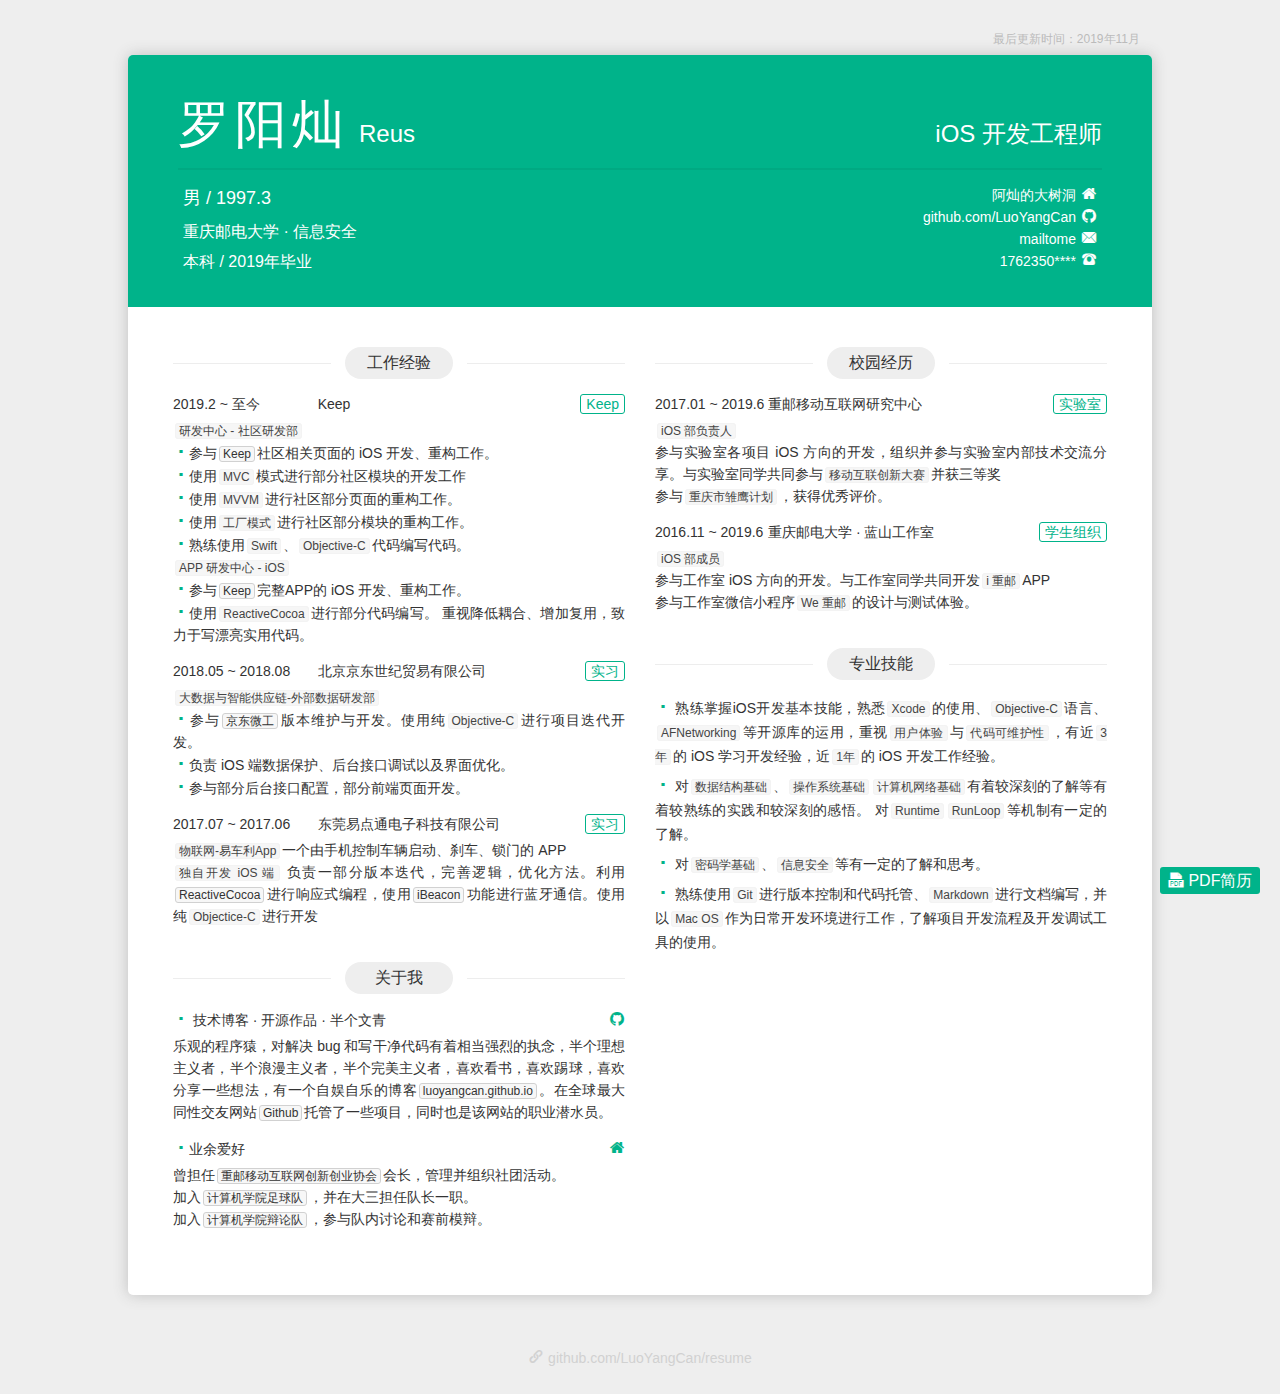
==== commit 24f87eb1: "resume" ====
--- a/index.html
+++ b/index.html
@@ -1 +1 @@
-<!doctype html> <html> <head> <meta charset=utf-8> <meta http-equiv=X-UA-Compatible content="IE=edge"> <meta name=viewport content="width=device-width,initial-scale=1"> <title>简历 | 罗阳灿 - Reus</title> <link href="static/app.css?903b25c3" rel="stylesheet"></head> <body> <!--[if IE]><p class="kill-ie">微软都放弃了IE，为啥你却还不放弃？</p><![endif]--> <a class=pdf href=resume.pdf><i class="iconfont icon-pdf"></i> PDF简历</a> <p class=last-modified>最后更新时间：2019年11月</p> <div class=content> <header class=content-hd> <section class=title> <div class=name> <h1>罗阳灿<small>Reus</small></h1> </div> <div class=job> <h2>iOS 开发工程师</h2> </div> </section> <section class=info> <h2>男 / 1997.3</h2> <h3>重庆邮电大学 · 信息安全</h3> <h3>本科 / 2019年毕业</h3> </section> <section class=contact> <ul> <li><a href=http://luoyangcan.github.io target=_blank><span class=contact-link>阿灿的大树洞</span><i class="iconfont icon-homepage"></i></a></li> <li><a href=https://github.com/LuoYangCan target=_blank><span class=contact-link>github.com/LuoYangCan</span><i class="iconfont icon-github"></i></a></li> <li><a href="http://mail.qq.com/cgi-bin/qm_share?t=qm_mailme&email=k--m-L3q8v308PL90-X86-7y_v_98Pz_" target=_blank><span class=contact-link>mailtome</span><i class="iconfont icon-email"></i></a></li> <li><a href=tel:17623500307 target=_blank><span class=contact-link>1762350****</span><i class="iconfont icon-phone"></i></a></li> </ul> </section> </header> <div class=content-bd> <div class=content-left> <section class=practice> <header class=section-hd> <span class=section-title-l></span> <h2 class=section-title>工作经验</h2> <span class=section-title-r></span> </header> <div class=section-bd> <div class=item> <header class=item-hd> <span class=item-time>2019.2 ~ 至今</span> <a class="btn item-more" href=https://www.gotokeep.com/ target=_blank>Keep</a> <h3 class=item-name>Keep</h3> </header> <div class=item-bd> <p class=section-content> <strong>研发中心 - 社区研发部</strong> <br><i class="iconfont icon-dot"></i>参与<em>Keep</em>社区相关页面的 iOS 开发、重构工作。 <br><i class="iconfont icon-dot"></i>使用<strong>MVC</strong>模式进行部分社区模块的开发工作 <br><i class="iconfont icon-dot"></i>使用<strong>MVVM</strong>进行社区部分页面的重构工作。 <br><i class="iconfont icon-dot"></i>使用<strong>工厂模式</strong>进行社区部分模块的重构工作。 <br><i class="iconfont icon-dot"></i>熟练使用<strong>Swift</strong>、<strong>Objective-C</strong>代码编写代码。 <br> <br><i class="iconfont icon-dot"></i><strong>APP 研发中心 - iOS </strong> <br><i class="iconfont icon-dot"></i>参与<em>Keep</em>完整APP的 iOS 开发、重构工作。 <br><i class="iconfont icon-dot"></i>使用<strong>ReactiveCocoa</strong>进行部分代码编写。 重视降低耦合、增加复用，致力于写漂亮实用代码。 </p> </div> </div> <div class=item> <header class=item-hd> <span class=item-time>2018.05 ~ 2018.08</span> <a class="btn item-more" href=https://www.jd.com/ target=_blank>实习</a> <h3 class=item-name>北京京东世纪贸易有限公司</h3> </header> <div class=item-bd> <p class=section-content> <strong>大数据与智能供应链-外部数据研发部</strong> <br><i class="iconfont icon-dot"></i>参与<em>京东微工</em>版本维护与开发。使用纯<strong>Objective-C</strong>进行项目迭代开发。 <br><i class="iconfont icon-dot"></i>负责 iOS 端数据保护、后台接口调试以及界面优化。 <br><i class="iconfont icon-dot"></i>参与部分后台接口配置，部分前端页面开发。 </p> </div> </div> <div class=item> <header class=item-hd> <span class=item-time>2017.07 ~ 2017.06</span> <a class="btn item-more" href="" target=_blank>实习</a> <h3 class=item-name>东莞易点通电子科技有限公司</h3> </header> <div class=item-bd> <p class=section-content> <strong>物联网-易车利App</strong>一个由手机控制车辆启动、刹车、锁门的 APP <br><strong>独自开发 iOS 端</strong> 负责一部分版本迭代，完善逻辑，优化方法。利用<em>ReactiveCocoa</em>进行响应式编程，使用<em>iBeacon</em>功能进行蓝牙通信。使用纯<strong>Objectice-C</strong>进行开发 </p> </div> </div> </div> </section> <section class=personal> <header class=section-hd> <span class=section-title-l></span> <h2 class=section-title>关于我</h2> <span class=section-title-r></span> </header> <div class=section-bd> <div class=item> <header class=item-hd> <h3 class=item-name><i class="iconfont icon-dot"></i> 技术博客 · 开源作品 · 半个文青</h3> <a class=item-more href=https://github.com/LuoYangCan target=_blank title=Github><i class="iconfont icon-github"></i></a> </header> <div class=item-bd> <p class=section-content> 乐观的程序猿，对解决 bug 和写干净代码有着相当强烈的执念，半个理想主义者，半个浪漫主义者，半个完美主义者，喜欢看书，喜欢踢球，喜欢分享一些想法，有一个自娱自乐的博客<em>luoyangcan.github.io</em>。在全球最大同性交友网站<em>Github</em>托管了一些项目，同时也是该网站的职业潜水员。 </p> </div> <header class=item-hd> <a class=item-more href=http://www.cqupt.edu.cn/ target=_blank title=CQUPT><i class="iconfont icon-homepage"></i></a> <h3 class=item-name><i class="iconfont icon-dot"></i>业余爱好</h3> </header> <div class=item-bd> <p class=section-content> 曾担任<em>重邮移动互联网创新创业协会</em>会长，管理并组织社团活动。 <br>加入<em>计算机学院足球队</em>，并在大三担任队长一职。 <br>加入<em>计算机学院辩论队</em>，参与队内讨论和赛前模辩。 </p> </div> </div> </div> </section> </div> <div class=content-right> <section class=project> <header class=section-hd> <span class=section-title-l></span> <h2 class=section-title>校园经历</h2> <span class=section-title-r></span> </header> <div class=item> <header class=item-hd> <span class=item-time>2017.01 ~ 2019.6</span> <a class="btn item-more" href=https://github.com/NMIDiOS target=_blank>实验室</a> <h3 class=item-name>重邮移动互联网研究中心</h3> </header> <div class=item-bd> <p class=section-content> <strong>iOS 部负责人</strong> <br>参与实验室各项目 iOS 方向的开发，组织并参与实验室内部技术交流分享。与实验室同学共同参与<strong>移动互联创新大赛</strong>并获三等奖 <br>参与<strong>重庆市雏鹰计划</strong>，获得优秀评价。 </p> </div> </div> <div class=item> <header class=item-hd> <span class=item-time>2016.11 ~ 2019.6</span> <h3 class=item-name>重庆邮电大学 · 蓝山工作室</h3> <a class="btn item-more" href=https://github.com/lanshan-studio target=_blank title=在校经历>学生组织</a> </header> <div class=item-bd> <p class=section-content> <strong>iOS 部成员</strong> <br>参与工作室 iOS 方向的开发。与工作室同学共同开发<strong>i 重邮</strong>APP <br>参与工作室微信小程序<strong>We 重邮</strong>的设计与测试体验。 </p> </div> </div> </section></div>  <section class=skill> <header class=section-hd> <span class=section-title-l></span> <h2 class=section-title>专业技能</h2> <span class=section-title-r></span> </header> <div class=section-bd> <ul class=section-list> <li><p class=section-content><i class="iconfont icon-dot"></i> 熟练掌握iOS开发基本技能，熟悉<strong>Xcode</strong>的使用、<strong>Objective-C</strong>语言、<strong>AFNetworking</strong>等开源库的运用，重视<strong>用户体验</strong>与<strong>代码可维护性</strong>，有近<strong>3年</strong>的 iOS 学习开发经验，近<strong>1年</strong>的 iOS 开发工作经验。 </p></li> <li><p class=section-content><i class="iconfont icon-dot"></i> 对<strong>数据结构基础</strong>、<strong>操作系统基础</strong><strong>计算机网络基础</strong>有着较深刻的了解等有着较熟练的实践和较深刻的感悟。 对<strong>Runtime</strong><strong>RunLoop</strong>等机制有一定的了解。 </p></li> <li><p class=section-content><i class="iconfont icon-dot"></i> 对<strong>密码学基础</strong>、<strong>信息安全</strong>等有一定的了解和思考。 </p></li> <li><p class=section-content><i class="iconfont icon-dot"></i> 熟练使用<strong>Git</strong>进行版本控制和代码托管、<strong>Markdown</strong>进行文档编写，并以<strong>Mac OS</strong>作为日常开发环境进行工作，了解项目开发流程及开发调试工具的使用。 </p></li> </ul> </div> </section> </div> </div> <footer class=print-footer> <a class=footer-link href=http://resume.congm.in target=_blank><i class="iconfont icon-link"></i> 简历借鉴于：resume.congm.in</a> </footer>  <footer class=github-footer> <a class=footer-link href=https://github.com/LuoYangCan/resume target=_blank><i class="iconfont icon-link"></i> github.com/LuoYangCan/resume</a> </footer> <script src=//congm.in/tongji/congm.in.js></script> <script type="text/javascript" src="static/app.js?0a023098"></script></body> </html>+<!doctype html> <html> <head> <meta charset=utf-8> <meta http-equiv=X-UA-Compatible content="IE=edge"> <meta name=viewport content="width=device-width,initial-scale=1"> <title>简历 | 罗阳灿 - Reus</title> <link href="static/app.css?903b25c3" rel="stylesheet"></head> <body> <!--[if IE]><p class="kill-ie">微软都放弃了IE，为啥你却还不放弃？</p><![endif]--> <a class=pdf href=resume.pdf><i class="iconfont icon-pdf"></i> PDF简历</a> <p class=last-modified>最后更新时间：2019年11月</p> <div class=content> <header class=content-hd> <section class=title> <div class=name> <h1>罗阳灿<small>Reus</small></h1> </div> <div class=job> <h2>iOS 开发工程师</h2> </div> </section> <section class=info> <h2>男 / 1997.3</h2> <h3>重庆邮电大学 · 信息安全</h3> <h3>本科 / 2019年毕业</h3> </section> <section class=contact> <ul> <li><a href=http://luoyangcan.github.io target=_blank><span class=contact-link>阿灿的大树洞</span><i class="iconfont icon-homepage"></i></a></li> <li><a href=https://github.com/LuoYangCan target=_blank><span class=contact-link>github.com/LuoYangCan</span><i class="iconfont icon-github"></i></a></li> <li><a href="http://mail.qq.com/cgi-bin/qm_share?t=qm_mailme&email=k--m-L3q8v308PL90-X86-7y_v_98Pz_" target=_blank><span class=contact-link>mailtome</span><i class="iconfont icon-email"></i></a></li> <li><a href=tel:17623500307 target=_blank><span class=contact-link>1762350****</span><i class="iconfont icon-phone"></i></a></li> </ul> </section> </header> <div class=content-bd> <div class=content-left> <section class=practice> <header class=section-hd> <span class=section-title-l></span> <h2 class=section-title>工作经验</h2> <span class=section-title-r></span> </header> <div class=section-bd> <div class=item> <header class=item-hd> <span class=item-time>2019.2 ~ 至今</span> <a class="btn item-more" href=https://www.gotokeep.com/ target=_blank>Keep</a> <h3 class=item-name>Keep</h3> </header> <div class=item-bd> <p class=section-content> <strong>研发中心 - 社区研发部</strong> <br><i class="iconfont icon-dot"></i>参与<em>Keep</em>社区相关页面的 iOS 开发、重构工作。 <br><i class="iconfont icon-dot"></i>使用<strong>MVC</strong>模式进行部分社区模块的开发工作 <br><i class="iconfont icon-dot"></i>使用<strong>MVVM</strong>进行社区部分页面的重构工作。 <br><i class="iconfont icon-dot"></i>使用<strong>工厂模式</strong>进行社区部分模块的重构工作。 <br><i class="iconfont icon-dot"></i>熟练使用<strong>Swift</strong>、<strong>Objective-C</strong>代码编写代码。 <br> <strong>APP 研发中心 - iOS </strong> <br><i class="iconfont icon-dot"></i>参与<em>Keep</em>完整APP的 iOS 开发、重构工作。 <br><i class="iconfont icon-dot"></i>使用<strong>ReactiveCocoa</strong>进行部分代码编写。 重视降低耦合、增加复用，致力于写漂亮实用代码。 </p> </div> </div> <div class=item> <header class=item-hd> <span class=item-time>2018.05 ~ 2018.08</span> <a class="btn item-more" href=https://www.jd.com/ target=_blank>实习</a> <h3 class=item-name>北京京东世纪贸易有限公司</h3> </header> <div class=item-bd> <p class=section-content> <strong>大数据与智能供应链-外部数据研发部</strong> <br><i class="iconfont icon-dot"></i>参与<em>京东微工</em>版本维护与开发。使用纯<strong>Objective-C</strong>进行项目迭代开发。 <br><i class="iconfont icon-dot"></i>负责 iOS 端数据保护、后台接口调试以及界面优化。 <br><i class="iconfont icon-dot"></i>参与部分后台接口配置，部分前端页面开发。 </p> </div> </div> <div class=item> <header class=item-hd> <span class=item-time>2017.07 ~ 2017.06</span> <a class="btn item-more" href="" target=_blank>实习</a> <h3 class=item-name>东莞易点通电子科技有限公司</h3> </header> <div class=item-bd> <p class=section-content> <strong>物联网-易车利App</strong>一个由手机控制车辆启动、刹车、锁门的 APP <br><strong>独自开发 iOS 端</strong> 负责一部分版本迭代，完善逻辑，优化方法。利用<em>ReactiveCocoa</em>进行响应式编程，使用<em>iBeacon</em>功能进行蓝牙通信。使用纯<strong>Objectice-C</strong>进行开发 </p> </div> </div> </div> </section> <section class=personal> <header class=section-hd> <span class=section-title-l></span> <h2 class=section-title>关于我</h2> <span class=section-title-r></span> </header> <div class=section-bd> <div class=item> <header class=item-hd> <h3 class=item-name><i class="iconfont icon-dot"></i> 技术博客 · 开源作品 · 半个文青</h3> <a class=item-more href=https://github.com/LuoYangCan target=_blank title=Github><i class="iconfont icon-github"></i></a> </header> <div class=item-bd> <p class=section-content> 乐观的程序猿，对解决 bug 和写干净代码有着相当强烈的执念，半个理想主义者，半个浪漫主义者，半个完美主义者，喜欢看书，喜欢踢球，喜欢分享一些想法，有一个自娱自乐的博客<em>luoyangcan.github.io</em>。在全球最大同性交友网站<em>Github</em>托管了一些项目，同时也是该网站的职业潜水员。 </p> </div> <header class=item-hd> <a class=item-more href=http://www.cqupt.edu.cn/ target=_blank title=CQUPT><i class="iconfont icon-homepage"></i></a> <h3 class=item-name><i class="iconfont icon-dot"></i>业余爱好</h3> </header> <div class=item-bd> <p class=section-content> 曾担任<em>重邮移动互联网创新创业协会</em>会长，管理并组织社团活动。 <br>加入<em>计算机学院足球队</em>，并在大三担任队长一职。 <br>加入<em>计算机学院辩论队</em>，参与队内讨论和赛前模辩。 </p> </div> </div> </div> </section> </div> <div class=content-right> <section class=project> <header class=section-hd> <span class=section-title-l></span> <h2 class=section-title>校园经历</h2> <span class=section-title-r></span> </header> <div class=item> <header class=item-hd> <span class=item-time>2017.01 ~ 2019.6</span> <a class="btn item-more" href=https://github.com/NMIDiOS target=_blank>实验室</a> <h3 class=item-name>重邮移动互联网研究中心</h3> </header> <div class=item-bd> <p class=section-content> <strong>iOS 部负责人</strong> <br>参与实验室各项目 iOS 方向的开发，组织并参与实验室内部技术交流分享。与实验室同学共同参与<strong>移动互联创新大赛</strong>并获三等奖 <br>参与<strong>重庆市雏鹰计划</strong>，获得优秀评价。 </p> </div> </div> <div class=item> <header class=item-hd> <span class=item-time>2016.11 ~ 2019.6</span> <h3 class=item-name>重庆邮电大学 · 蓝山工作室</h3> <a class="btn item-more" href=https://github.com/lanshan-studio target=_blank title=在校经历>学生组织</a> </header> <div class=item-bd> <p class=section-content> <strong>iOS 部成员</strong> <br>参与工作室 iOS 方向的开发。与工作室同学共同开发<strong>i 重邮</strong>APP <br>参与工作室微信小程序<strong>We 重邮</strong>的设计与测试体验。 </p> </div> </div> </section></div>  <section class=skill> <header class=section-hd> <span class=section-title-l></span> <h2 class=section-title>专业技能</h2> <span class=section-title-r></span> </header> <div class=section-bd> <ul class=section-list> <li><p class=section-content><i class="iconfont icon-dot"></i> 熟练掌握iOS开发基本技能，熟悉<strong>Xcode</strong>的使用、<strong>Objective-C</strong>语言、<strong>AFNetworking</strong>等开源库的运用，重视<strong>用户体验</strong>与<strong>代码可维护性</strong>，有近<strong>3年</strong>的 iOS 学习开发经验，近<strong>1年</strong>的 iOS 开发工作经验。 </p></li> <li><p class=section-content><i class="iconfont icon-dot"></i> 对<strong>数据结构基础</strong>、<strong>操作系统基础</strong><strong>计算机网络基础</strong>有着较深刻的了解等有着较熟练的实践和较深刻的感悟。 对<strong>Runtime</strong><strong>RunLoop</strong>等机制有一定的了解。 </p></li> <li><p class=section-content><i class="iconfont icon-dot"></i> 对<strong>密码学基础</strong>、<strong>信息安全</strong>等有一定的了解和思考。 </p></li> <li><p class=section-content><i class="iconfont icon-dot"></i> 熟练使用<strong>Git</strong>进行版本控制和代码托管、<strong>Markdown</strong>进行文档编写，并以<strong>Mac OS</strong>作为日常开发环境进行工作，了解项目开发流程及开发调试工具的使用。 </p></li> </ul> </div> </section> </div> </div> <footer class=print-footer> <a class=footer-link href=http://resume.congm.in target=_blank><i class="iconfont icon-link"></i> 简历借鉴于：resume.congm.in</a> </footer>  <footer class=github-footer> <a class=footer-link href=https://github.com/LuoYangCan/resume target=_blank><i class="iconfont icon-link"></i> github.com/LuoYangCan/resume</a> </footer> <script src=//congm.in/tongji/congm.in.js></script> <script type="text/javascript" src="static/app.js?0a023098"></script></body> </html>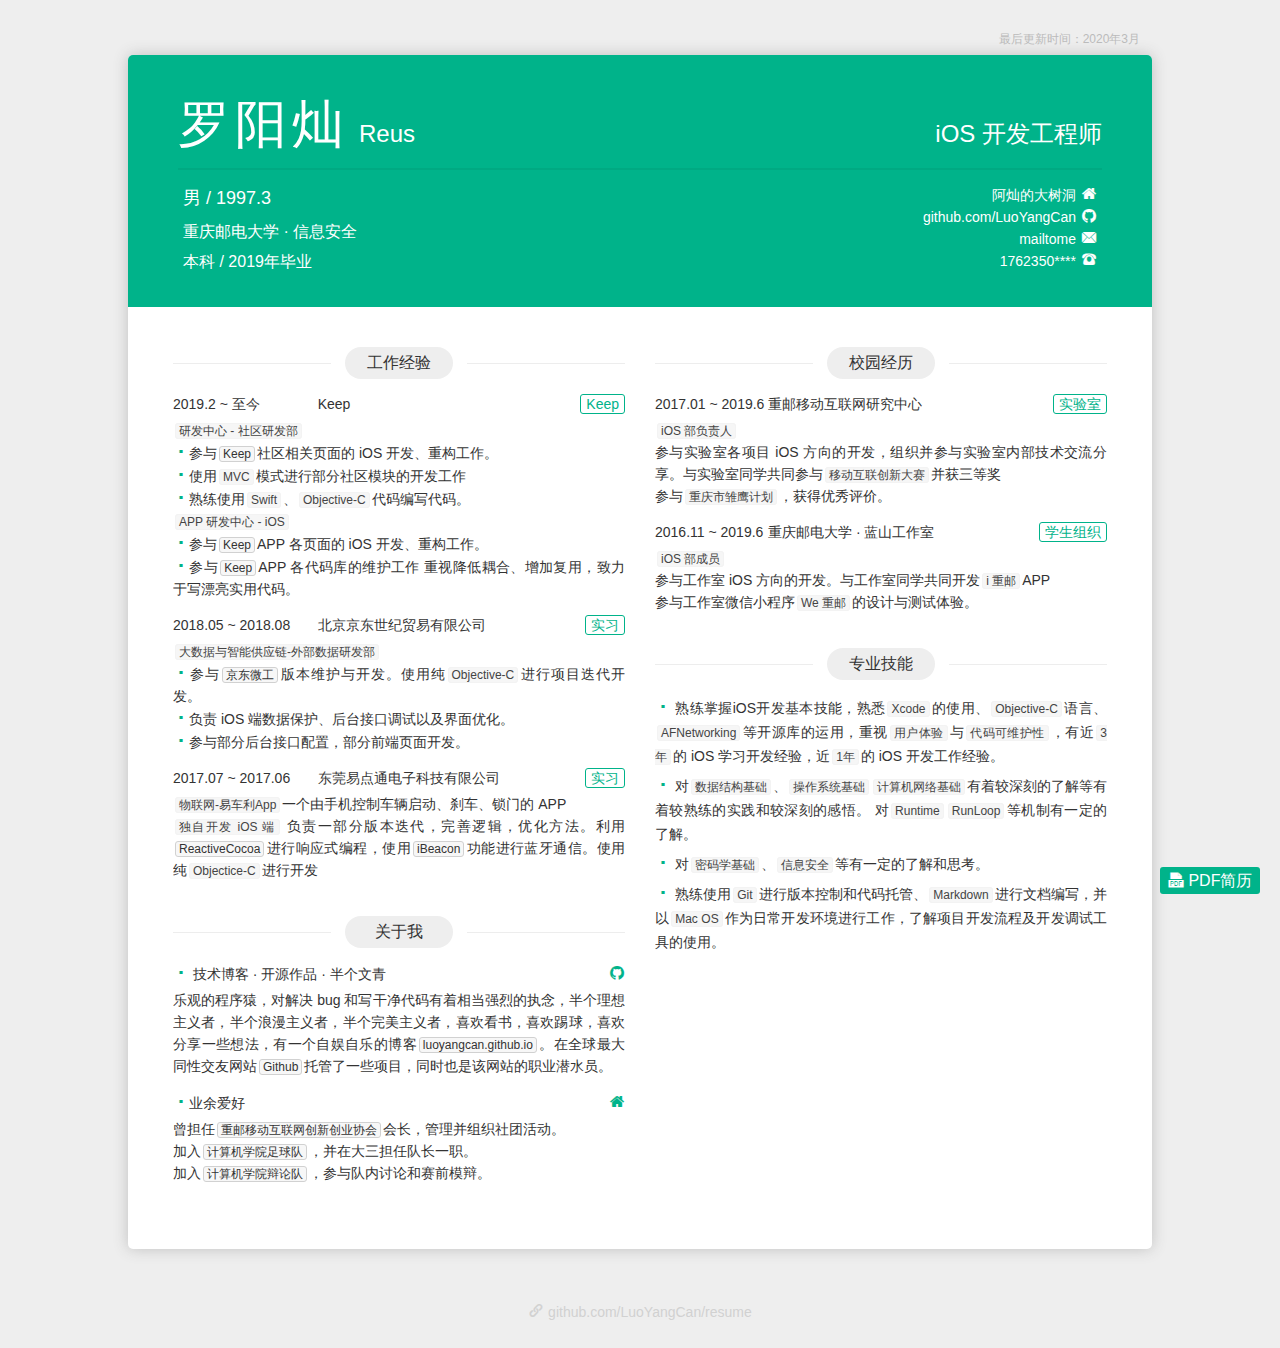
==== commit 813e46fc: "resume" ====
--- a/index.html
+++ b/index.html
@@ -1 +1 @@
-<!doctype html> <html> <head> <meta charset=utf-8> <meta http-equiv=X-UA-Compatible content="IE=edge"> <meta name=viewport content="width=device-width,initial-scale=1"> <title>简历 | 罗阳灿 - Reus</title> <link href="static/app.css?903b25c3" rel="stylesheet"></head> <body> <!--[if IE]><p class="kill-ie">微软都放弃了IE，为啥你却还不放弃？</p><![endif]--> <a class=pdf href=resume.pdf><i class="iconfont icon-pdf"></i> PDF简历</a> <p class=last-modified>最后更新时间：2019年11月</p> <div class=content> <header class=content-hd> <section class=title> <div class=name> <h1>罗阳灿<small>Reus</small></h1> </div> <div class=job> <h2>iOS 开发工程师</h2> </div> </section> <section class=info> <h2>男 / 1997.3</h2> <h3>重庆邮电大学 · 信息安全</h3> <h3>本科 / 2019年毕业</h3> </section> <section class=contact> <ul> <li><a href=http://luoyangcan.github.io target=_blank><span class=contact-link>阿灿的大树洞</span><i class="iconfont icon-homepage"></i></a></li> <li><a href=https://github.com/LuoYangCan target=_blank><span class=contact-link>github.com/LuoYangCan</span><i class="iconfont icon-github"></i></a></li> <li><a href="http://mail.qq.com/cgi-bin/qm_share?t=qm_mailme&email=k--m-L3q8v308PL90-X86-7y_v_98Pz_" target=_blank><span class=contact-link>mailtome</span><i class="iconfont icon-email"></i></a></li> <li><a href=tel:17623500307 target=_blank><span class=contact-link>1762350****</span><i class="iconfont icon-phone"></i></a></li> </ul> </section> </header> <div class=content-bd> <div class=content-left> <section class=practice> <header class=section-hd> <span class=section-title-l></span> <h2 class=section-title>工作经验</h2> <span class=section-title-r></span> </header> <div class=section-bd> <div class=item> <header class=item-hd> <span class=item-time>2019.2 ~ 至今</span> <a class="btn item-more" href=https://www.gotokeep.com/ target=_blank>Keep</a> <h3 class=item-name>Keep</h3> </header> <div class=item-bd> <p class=section-content> <strong>研发中心 - 社区研发部</strong> <br><i class="iconfont icon-dot"></i>参与<em>Keep</em>社区相关页面的 iOS 开发、重构工作。 <br><i class="iconfont icon-dot"></i>使用<strong>MVC</strong>模式进行部分社区模块的开发工作 <br><i class="iconfont icon-dot"></i>使用<strong>MVVM</strong>进行社区部分页面的重构工作。 <br><i class="iconfont icon-dot"></i>使用<strong>工厂模式</strong>进行社区部分模块的重构工作。 <br><i class="iconfont icon-dot"></i>熟练使用<strong>Swift</strong>、<strong>Objective-C</strong>代码编写代码。 <br> <strong>APP 研发中心 - iOS </strong> <br><i class="iconfont icon-dot"></i>参与<em>Keep</em>完整APP的 iOS 开发、重构工作。 <br><i class="iconfont icon-dot"></i>使用<strong>ReactiveCocoa</strong>进行部分代码编写。 重视降低耦合、增加复用，致力于写漂亮实用代码。 </p> </div> </div> <div class=item> <header class=item-hd> <span class=item-time>2018.05 ~ 2018.08</span> <a class="btn item-more" href=https://www.jd.com/ target=_blank>实习</a> <h3 class=item-name>北京京东世纪贸易有限公司</h3> </header> <div class=item-bd> <p class=section-content> <strong>大数据与智能供应链-外部数据研发部</strong> <br><i class="iconfont icon-dot"></i>参与<em>京东微工</em>版本维护与开发。使用纯<strong>Objective-C</strong>进行项目迭代开发。 <br><i class="iconfont icon-dot"></i>负责 iOS 端数据保护、后台接口调试以及界面优化。 <br><i class="iconfont icon-dot"></i>参与部分后台接口配置，部分前端页面开发。 </p> </div> </div> <div class=item> <header class=item-hd> <span class=item-time>2017.07 ~ 2017.06</span> <a class="btn item-more" href="" target=_blank>实习</a> <h3 class=item-name>东莞易点通电子科技有限公司</h3> </header> <div class=item-bd> <p class=section-content> <strong>物联网-易车利App</strong>一个由手机控制车辆启动、刹车、锁门的 APP <br><strong>独自开发 iOS 端</strong> 负责一部分版本迭代，完善逻辑，优化方法。利用<em>ReactiveCocoa</em>进行响应式编程，使用<em>iBeacon</em>功能进行蓝牙通信。使用纯<strong>Objectice-C</strong>进行开发 </p> </div> </div> </div> </section> <section class=personal> <header class=section-hd> <span class=section-title-l></span> <h2 class=section-title>关于我</h2> <span class=section-title-r></span> </header> <div class=section-bd> <div class=item> <header class=item-hd> <h3 class=item-name><i class="iconfont icon-dot"></i> 技术博客 · 开源作品 · 半个文青</h3> <a class=item-more href=https://github.com/LuoYangCan target=_blank title=Github><i class="iconfont icon-github"></i></a> </header> <div class=item-bd> <p class=section-content> 乐观的程序猿，对解决 bug 和写干净代码有着相当强烈的执念，半个理想主义者，半个浪漫主义者，半个完美主义者，喜欢看书，喜欢踢球，喜欢分享一些想法，有一个自娱自乐的博客<em>luoyangcan.github.io</em>。在全球最大同性交友网站<em>Github</em>托管了一些项目，同时也是该网站的职业潜水员。 </p> </div> <header class=item-hd> <a class=item-more href=http://www.cqupt.edu.cn/ target=_blank title=CQUPT><i class="iconfont icon-homepage"></i></a> <h3 class=item-name><i class="iconfont icon-dot"></i>业余爱好</h3> </header> <div class=item-bd> <p class=section-content> 曾担任<em>重邮移动互联网创新创业协会</em>会长，管理并组织社团活动。 <br>加入<em>计算机学院足球队</em>，并在大三担任队长一职。 <br>加入<em>计算机学院辩论队</em>，参与队内讨论和赛前模辩。 </p> </div> </div> </div> </section> </div> <div class=content-right> <section class=project> <header class=section-hd> <span class=section-title-l></span> <h2 class=section-title>校园经历</h2> <span class=section-title-r></span> </header> <div class=item> <header class=item-hd> <span class=item-time>2017.01 ~ 2019.6</span> <a class="btn item-more" href=https://github.com/NMIDiOS target=_blank>实验室</a> <h3 class=item-name>重邮移动互联网研究中心</h3> </header> <div class=item-bd> <p class=section-content> <strong>iOS 部负责人</strong> <br>参与实验室各项目 iOS 方向的开发，组织并参与实验室内部技术交流分享。与实验室同学共同参与<strong>移动互联创新大赛</strong>并获三等奖 <br>参与<strong>重庆市雏鹰计划</strong>，获得优秀评价。 </p> </div> </div> <div class=item> <header class=item-hd> <span class=item-time>2016.11 ~ 2019.6</span> <h3 class=item-name>重庆邮电大学 · 蓝山工作室</h3> <a class="btn item-more" href=https://github.com/lanshan-studio target=_blank title=在校经历>学生组织</a> </header> <div class=item-bd> <p class=section-content> <strong>iOS 部成员</strong> <br>参与工作室 iOS 方向的开发。与工作室同学共同开发<strong>i 重邮</strong>APP <br>参与工作室微信小程序<strong>We 重邮</strong>的设计与测试体验。 </p> </div> </div> </section></div>  <section class=skill> <header class=section-hd> <span class=section-title-l></span> <h2 class=section-title>专业技能</h2> <span class=section-title-r></span> </header> <div class=section-bd> <ul class=section-list> <li><p class=section-content><i class="iconfont icon-dot"></i> 熟练掌握iOS开发基本技能，熟悉<strong>Xcode</strong>的使用、<strong>Objective-C</strong>语言、<strong>AFNetworking</strong>等开源库的运用，重视<strong>用户体验</strong>与<strong>代码可维护性</strong>，有近<strong>3年</strong>的 iOS 学习开发经验，近<strong>1年</strong>的 iOS 开发工作经验。 </p></li> <li><p class=section-content><i class="iconfont icon-dot"></i> 对<strong>数据结构基础</strong>、<strong>操作系统基础</strong><strong>计算机网络基础</strong>有着较深刻的了解等有着较熟练的实践和较深刻的感悟。 对<strong>Runtime</strong><strong>RunLoop</strong>等机制有一定的了解。 </p></li> <li><p class=section-content><i class="iconfont icon-dot"></i> 对<strong>密码学基础</strong>、<strong>信息安全</strong>等有一定的了解和思考。 </p></li> <li><p class=section-content><i class="iconfont icon-dot"></i> 熟练使用<strong>Git</strong>进行版本控制和代码托管、<strong>Markdown</strong>进行文档编写，并以<strong>Mac OS</strong>作为日常开发环境进行工作，了解项目开发流程及开发调试工具的使用。 </p></li> </ul> </div> </section> </div> </div> <footer class=print-footer> <a class=footer-link href=http://resume.congm.in target=_blank><i class="iconfont icon-link"></i> 简历借鉴于：resume.congm.in</a> </footer>  <footer class=github-footer> <a class=footer-link href=https://github.com/LuoYangCan/resume target=_blank><i class="iconfont icon-link"></i> github.com/LuoYangCan/resume</a> </footer> <script src=//congm.in/tongji/congm.in.js></script> <script type="text/javascript" src="static/app.js?0a023098"></script></body> </html>+<!doctype html> <html> <head> <meta charset=utf-8> <meta http-equiv=X-UA-Compatible content="IE=edge"> <meta name=viewport content="width=device-width,initial-scale=1"> <title>简历 | 罗阳灿 - Reus</title> <link href="static/app.css?903b25c3" rel="stylesheet"></head> <body> <!--[if IE]><p class="kill-ie">微软都放弃了IE，为啥你却还不放弃？</p><![endif]--> <a class=pdf href=resume.pdf><i class="iconfont icon-pdf"></i> PDF简历</a> <p class=last-modified>最后更新时间：2020年3月</p> <div class=content> <header class=content-hd> <section class=title> <div class=name> <h1>罗阳灿<small>Reus</small></h1> </div> <div class=job> <h2>iOS 开发工程师</h2> </div> </section> <section class=info> <h2>男 / 1997.3</h2> <h3>重庆邮电大学 · 信息安全</h3> <h3>本科 / 2019年毕业</h3> </section> <section class=contact> <ul> <li><a href=http://luoyangcan.github.io target=_blank><span class=contact-link>阿灿的大树洞</span><i class="iconfont icon-homepage"></i></a></li> <li><a href=https://github.com/LuoYangCan target=_blank><span class=contact-link>github.com/LuoYangCan</span><i class="iconfont icon-github"></i></a></li> <li><a href="http://mail.qq.com/cgi-bin/qm_share?t=qm_mailme&email=k--m-L3q8v308PL90-X86-7y_v_98Pz_" target=_blank><span class=contact-link>mailtome</span><i class="iconfont icon-email"></i></a></li> <li><a href=tel:17623500307 target=_blank><span class=contact-link>1762350****</span><i class="iconfont icon-phone"></i></a></li> </ul> </section> </header> <div class=content-bd> <div class=content-left> <section class=practice> <header class=section-hd> <span class=section-title-l></span> <h2 class=section-title>工作经验</h2> <span class=section-title-r></span> </header> <div class=section-bd> <div class=item> <header class=item-hd> <span class=item-time>2019.2 ~ 至今</span> <a class="btn item-more" href=https://www.gotokeep.com/ target=_blank>Keep</a> <h3 class=item-name>Keep</h3> </header> <div class=item-bd> <p class=section-content> <strong>研发中心 - 社区研发部</strong> <br><i class="iconfont icon-dot"></i>参与<em>Keep</em>社区相关页面的 iOS 开发、重构工作。 <br><i class="iconfont icon-dot"></i>使用<strong>MVC</strong>模式进行部分社区模块的开发工作 <br><i class="iconfont icon-dot"></i>熟练使用<strong>Swift</strong>、<strong>Objective-C</strong>代码编写代码。 <br> <strong>APP 研发中心 - iOS </strong> <br><i class="iconfont icon-dot"></i>参与<em>Keep</em>APP 各页面的 iOS 开发、重构工作。 <br><i class="iconfont icon-dot"></i>参与<em>Keep</em>APP 各代码库的维护工作 重视降低耦合、增加复用，致力于写漂亮实用代码。 </p> </div> </div> <div class=item> <header class=item-hd> <span class=item-time>2018.05 ~ 2018.08</span> <a class="btn item-more" href=https://www.jd.com/ target=_blank>实习</a> <h3 class=item-name>北京京东世纪贸易有限公司</h3> </header> <div class=item-bd> <p class=section-content> <strong>大数据与智能供应链-外部数据研发部</strong> <br><i class="iconfont icon-dot"></i>参与<em>京东微工</em>版本维护与开发。使用纯<strong>Objective-C</strong>进行项目迭代开发。 <br><i class="iconfont icon-dot"></i>负责 iOS 端数据保护、后台接口调试以及界面优化。 <br><i class="iconfont icon-dot"></i>参与部分后台接口配置，部分前端页面开发。 </p> </div> </div> <div class=item> <header class=item-hd> <span class=item-time>2017.07 ~ 2017.06</span> <a class="btn item-more" href="" target=_blank>实习</a> <h3 class=item-name>东莞易点通电子科技有限公司</h3> </header> <div class=item-bd> <p class=section-content> <strong>物联网-易车利App</strong>一个由手机控制车辆启动、刹车、锁门的 APP <br><strong>独自开发 iOS 端</strong> 负责一部分版本迭代，完善逻辑，优化方法。利用<em>ReactiveCocoa</em>进行响应式编程，使用<em>iBeacon</em>功能进行蓝牙通信。使用纯<strong>Objectice-C</strong>进行开发 </p> </div> </div> </div> </section> <section class=personal> <header class=section-hd> <span class=section-title-l></span> <h2 class=section-title>关于我</h2> <span class=section-title-r></span> </header> <div class=section-bd> <div class=item> <header class=item-hd> <h3 class=item-name><i class="iconfont icon-dot"></i> 技术博客 · 开源作品 · 半个文青</h3> <a class=item-more href=https://github.com/LuoYangCan target=_blank title=Github><i class="iconfont icon-github"></i></a> </header> <div class=item-bd> <p class=section-content> 乐观的程序猿，对解决 bug 和写干净代码有着相当强烈的执念，半个理想主义者，半个浪漫主义者，半个完美主义者，喜欢看书，喜欢踢球，喜欢分享一些想法，有一个自娱自乐的博客<em>luoyangcan.github.io</em>。在全球最大同性交友网站<em>Github</em>托管了一些项目，同时也是该网站的职业潜水员。 </p> </div> <header class=item-hd> <a class=item-more href=http://www.cqupt.edu.cn/ target=_blank title=CQUPT><i class="iconfont icon-homepage"></i></a> <h3 class=item-name><i class="iconfont icon-dot"></i>业余爱好</h3> </header> <div class=item-bd> <p class=section-content> 曾担任<em>重邮移动互联网创新创业协会</em>会长，管理并组织社团活动。 <br>加入<em>计算机学院足球队</em>，并在大三担任队长一职。 <br>加入<em>计算机学院辩论队</em>，参与队内讨论和赛前模辩。 </p> </div> </div> </div> </section> </div> <div class=content-right> <section class=project> <header class=section-hd> <span class=section-title-l></span> <h2 class=section-title>校园经历</h2> <span class=section-title-r></span> </header> <div class=item> <header class=item-hd> <span class=item-time>2017.01 ~ 2019.6</span> <a class="btn item-more" href=https://github.com/NMIDiOS target=_blank>实验室</a> <h3 class=item-name>重邮移动互联网研究中心</h3> </header> <div class=item-bd> <p class=section-content> <strong>iOS 部负责人</strong> <br>参与实验室各项目 iOS 方向的开发，组织并参与实验室内部技术交流分享。与实验室同学共同参与<strong>移动互联创新大赛</strong>并获三等奖 <br>参与<strong>重庆市雏鹰计划</strong>，获得优秀评价。 </p> </div> </div> <div class=item> <header class=item-hd> <span class=item-time>2016.11 ~ 2019.6</span> <h3 class=item-name>重庆邮电大学 · 蓝山工作室</h3> <a class="btn item-more" href=https://github.com/lanshan-studio target=_blank title=在校经历>学生组织</a> </header> <div class=item-bd> <p class=section-content> <strong>iOS 部成员</strong> <br>参与工作室 iOS 方向的开发。与工作室同学共同开发<strong>i 重邮</strong>APP <br>参与工作室微信小程序<strong>We 重邮</strong>的设计与测试体验。 </p> </div> </div> </section></div>  <section class=skill> <header class=section-hd> <span class=section-title-l></span> <h2 class=section-title>专业技能</h2> <span class=section-title-r></span> </header> <div class=section-bd> <ul class=section-list> <li><p class=section-content><i class="iconfont icon-dot"></i> 熟练掌握iOS开发基本技能，熟悉<strong>Xcode</strong>的使用、<strong>Objective-C</strong>语言、<strong>AFNetworking</strong>等开源库的运用，重视<strong>用户体验</strong>与<strong>代码可维护性</strong>，有近<strong>3年</strong>的 iOS 学习开发经验，近<strong>1年</strong>的 iOS 开发工作经验。 </p></li> <li><p class=section-content><i class="iconfont icon-dot"></i> 对<strong>数据结构基础</strong>、<strong>操作系统基础</strong><strong>计算机网络基础</strong>有着较深刻的了解等有着较熟练的实践和较深刻的感悟。 对<strong>Runtime</strong><strong>RunLoop</strong>等机制有一定的了解。 </p></li> <li><p class=section-content><i class="iconfont icon-dot"></i> 对<strong>密码学基础</strong>、<strong>信息安全</strong>等有一定的了解和思考。 </p></li> <li><p class=section-content><i class="iconfont icon-dot"></i> 熟练使用<strong>Git</strong>进行版本控制和代码托管、<strong>Markdown</strong>进行文档编写，并以<strong>Mac OS</strong>作为日常开发环境进行工作，了解项目开发流程及开发调试工具的使用。 </p></li> </ul> </div> </section> </div> </div> <footer class=print-footer> <a class=footer-link href=http://resume.congm.in target=_blank><i class="iconfont icon-link"></i> 简历借鉴于：resume.congm.in</a> </footer>  <footer class=github-footer> <a class=footer-link href=https://github.com/LuoYangCan/resume target=_blank><i class="iconfont icon-link"></i> github.com/LuoYangCan/resume</a> </footer> <script src=//congm.in/tongji/congm.in.js></script> <script type="text/javascript" src="static/app.js?0a023098"></script></body> </html>